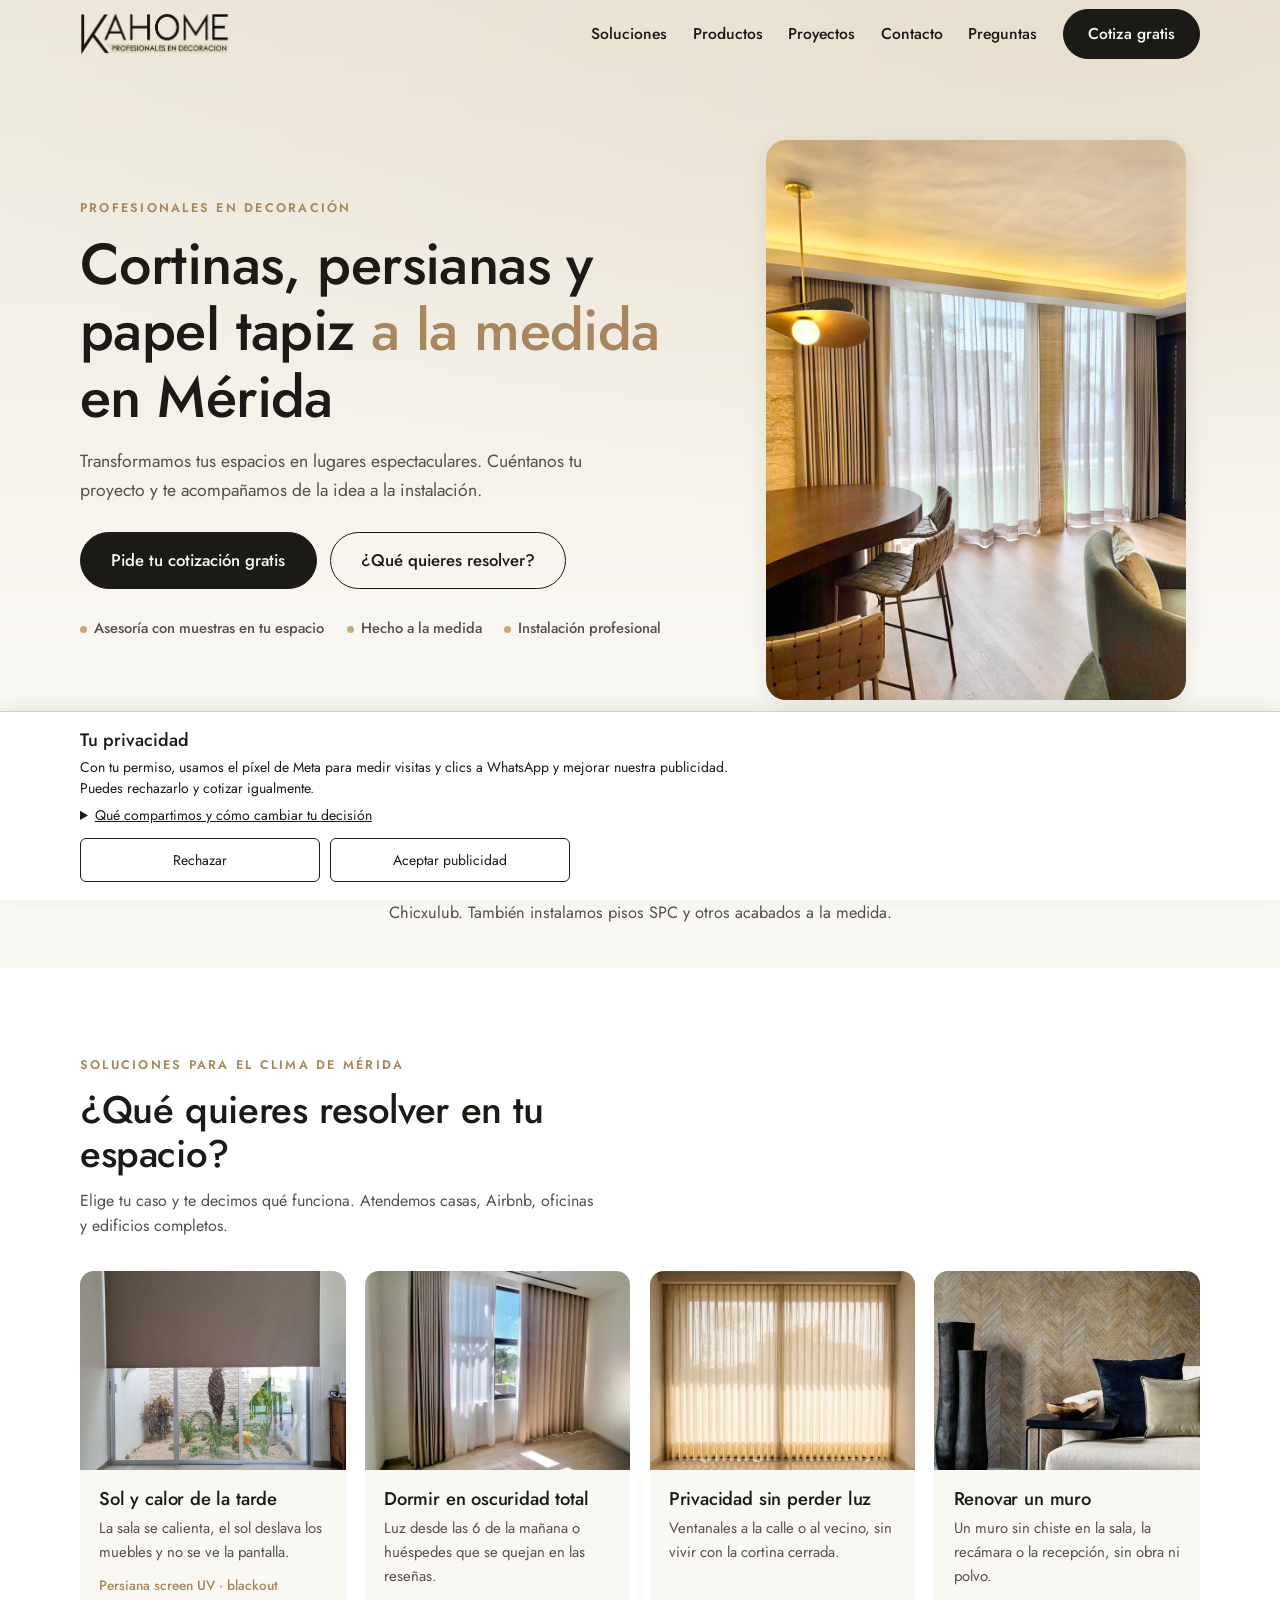
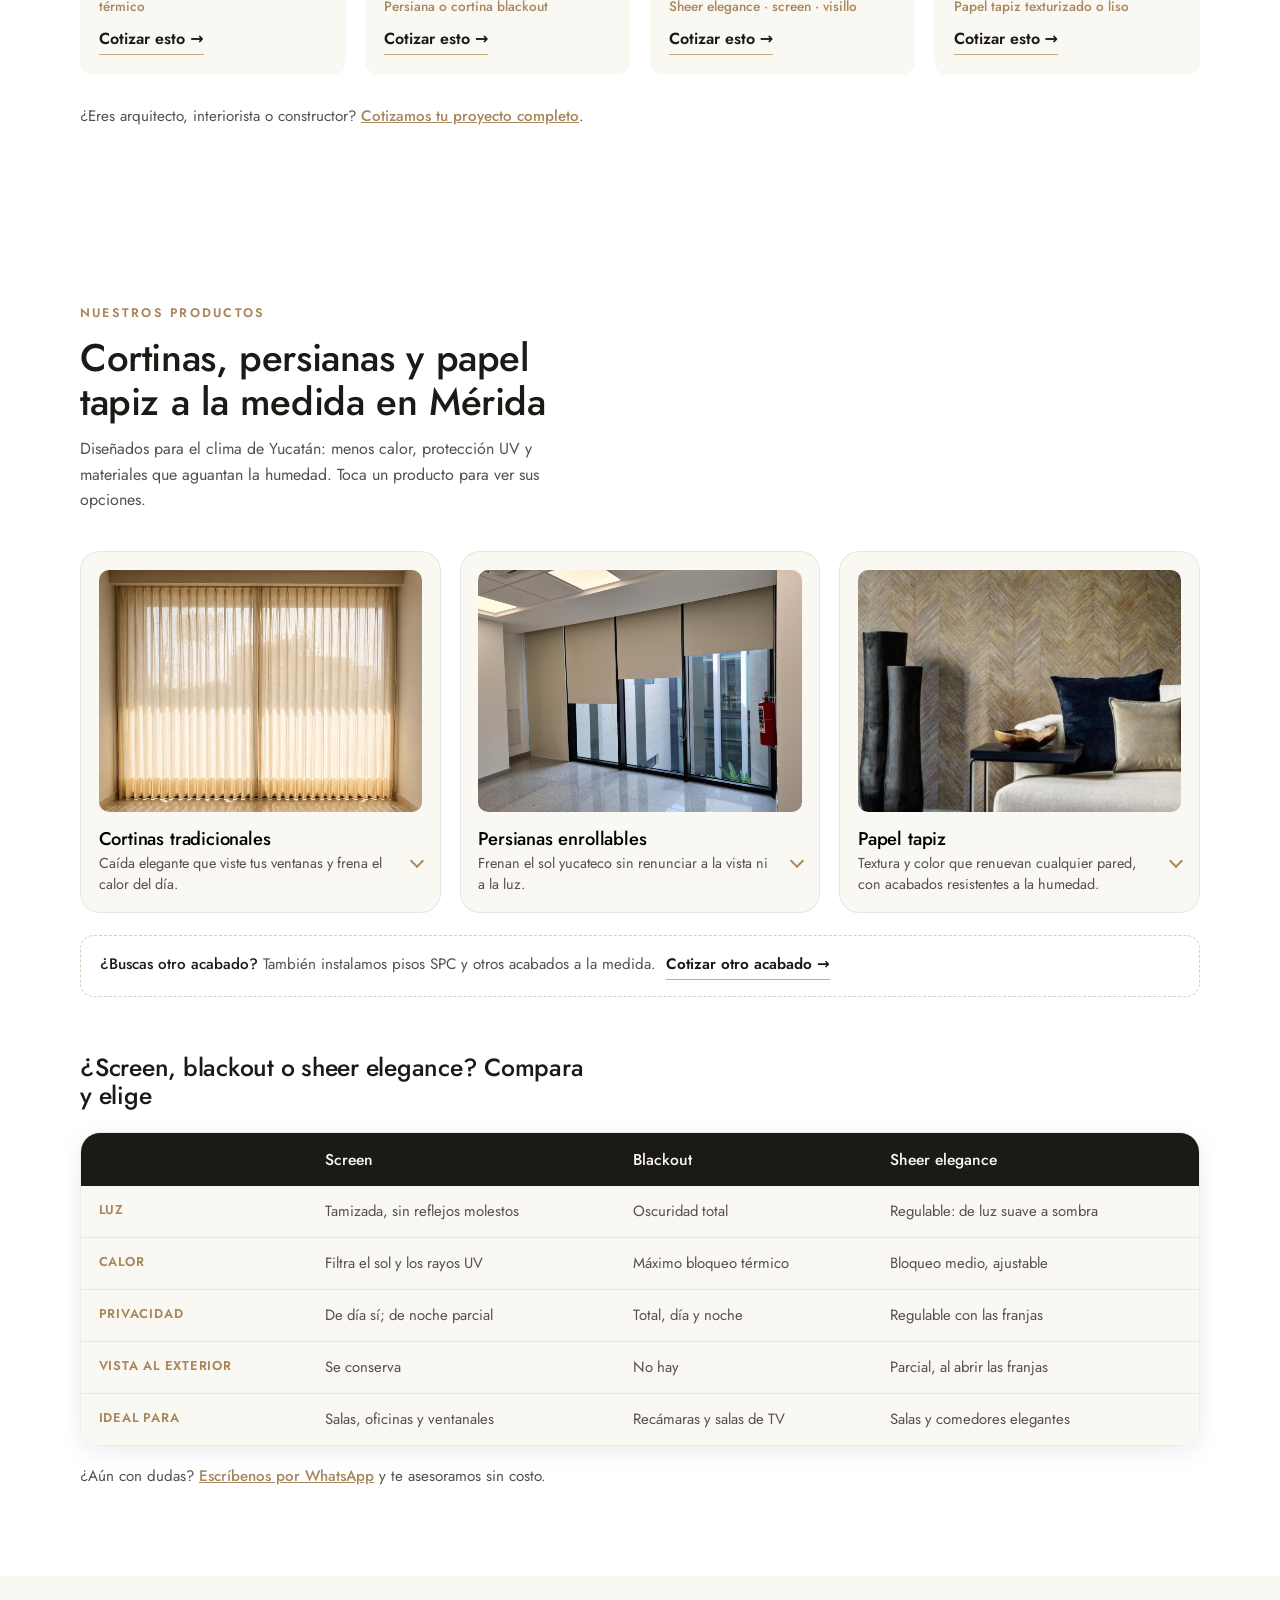
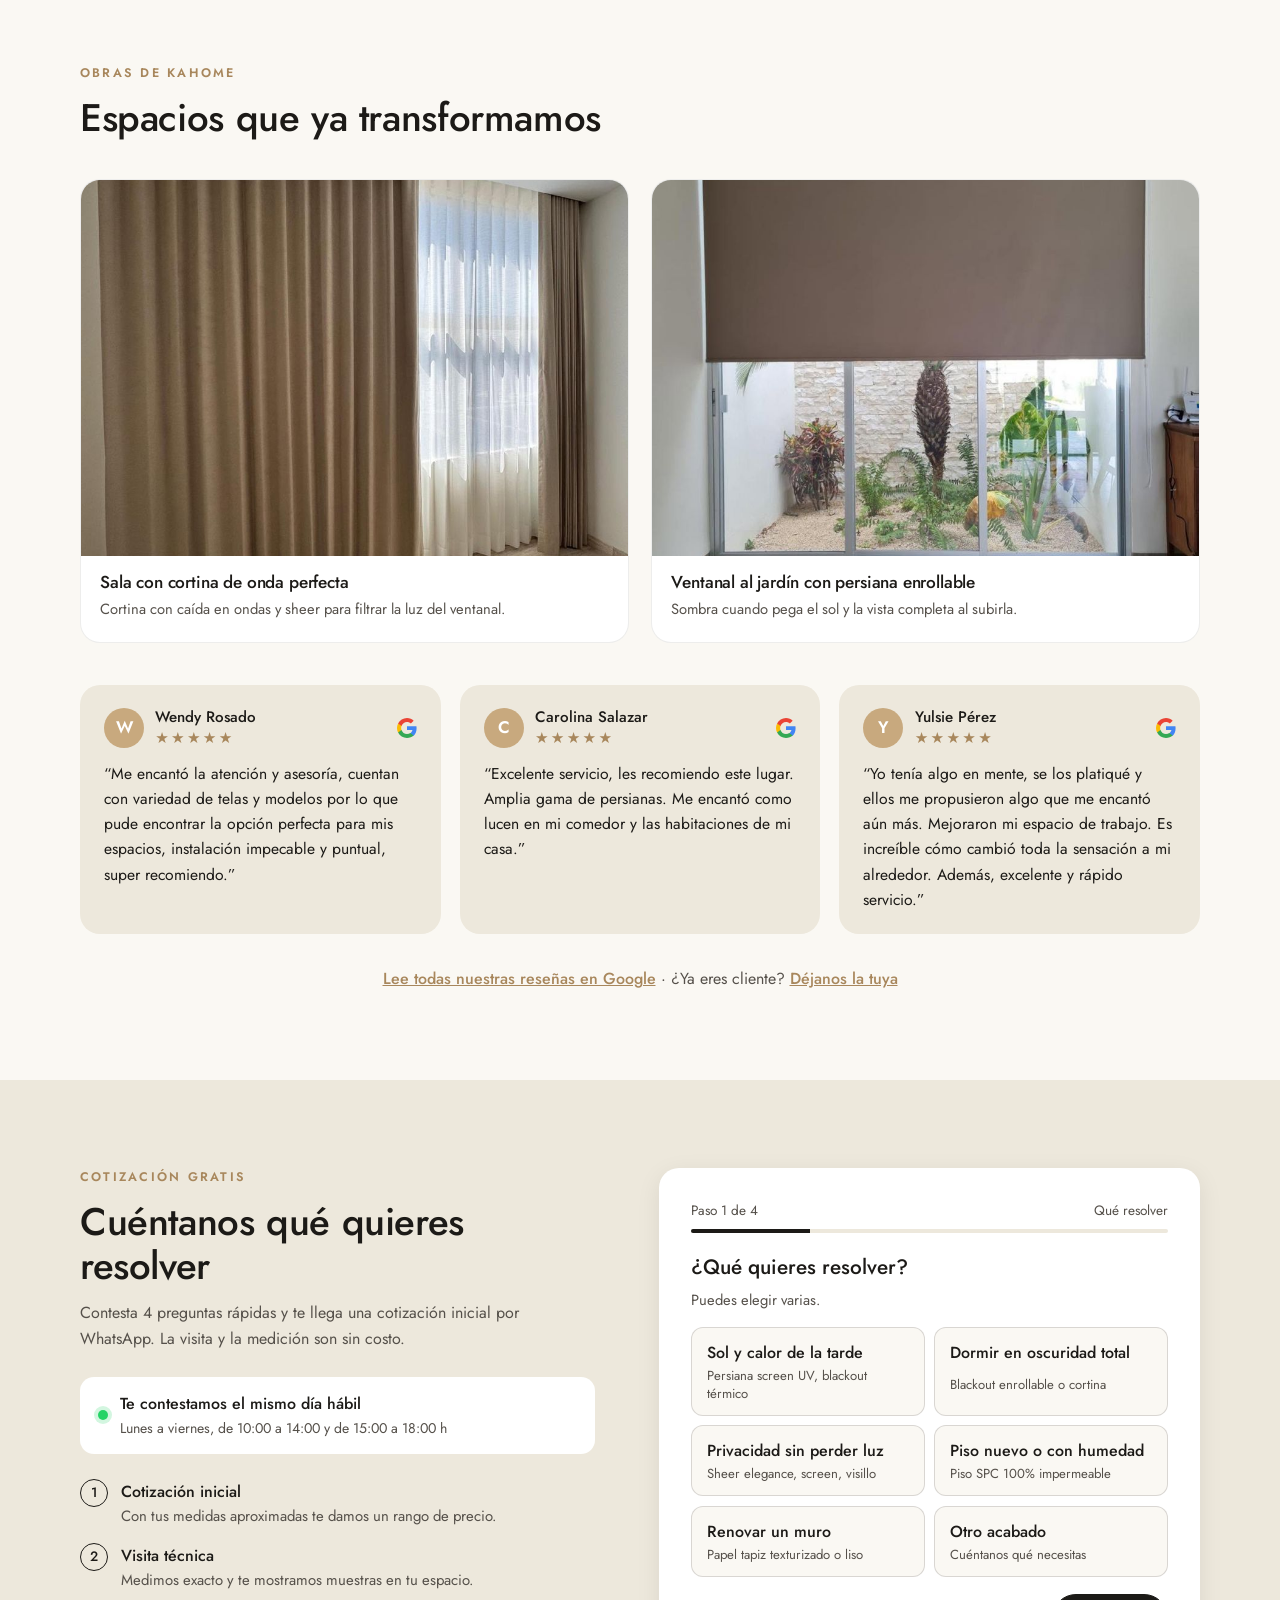
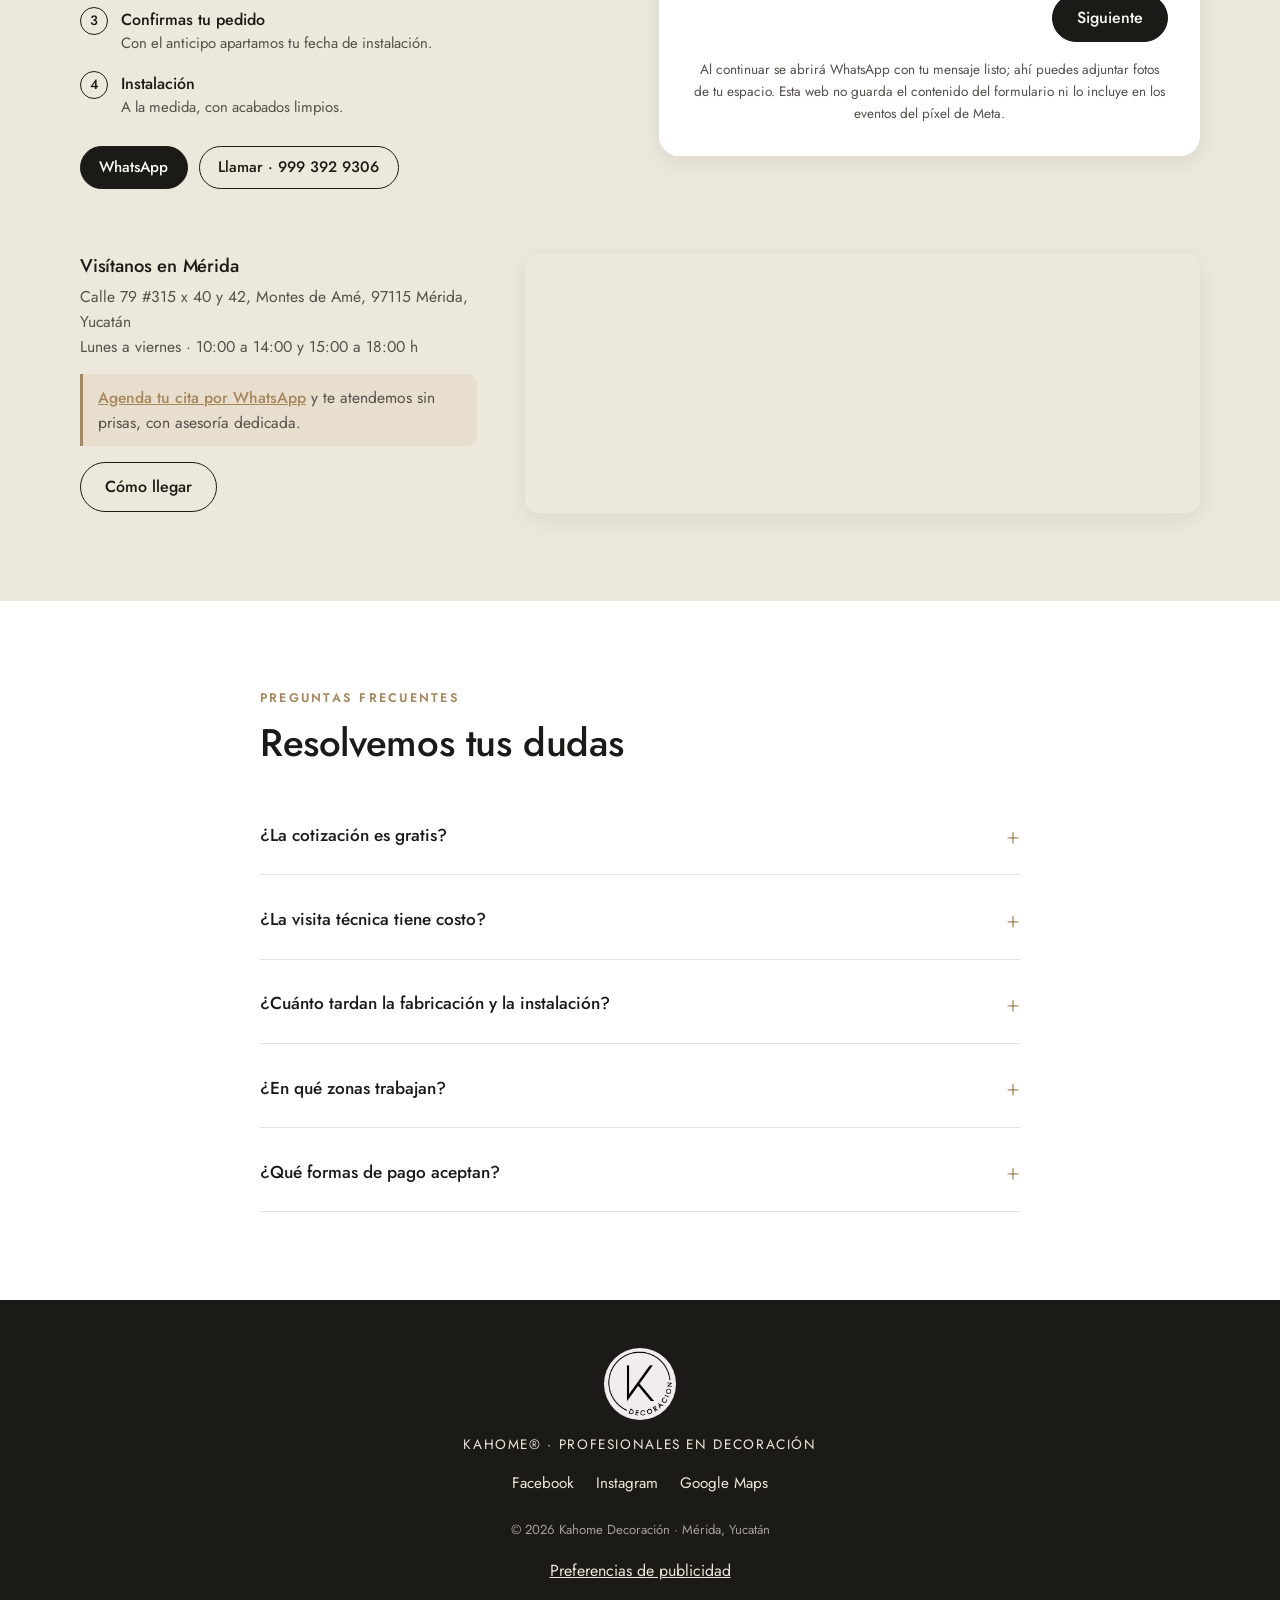
==== index.html @ a7944d9d "fix: ajustes del revisor, botón para cerrar opciones y filas resaltadas - Foco en cortinas, persiana" ====
<!DOCTYPE html>
<html lang="es-MX">
<head>
  <meta charset="UTF-8">
  <meta name="viewport" content="width=device-width, initial-scale=1.0">

  <title>Kahome Decoración | Cortinas, Persianas y Papel Tapiz en Mérida</title>
  <meta name="description" content="Cortinas, persianas enrollables y papel tapiz a la medida, con asesoría e instalación en Mérida y alrededores, Yucatán. Cotización gratis por WhatsApp.">
  <meta name="keywords" content="cortinas mérida, persianas mérida, persianas enrollables, cortinas blackout, papel tapiz mérida, persianas temozón, cortinas cholul, persianas progreso, pisos spc, decoración de interiores mérida, kahome decoración">
  <meta name="robots" content="index, follow">
  <meta name="author" content="Kahome Decoración">
  <link rel="canonical" href="https://www.kahome.mx/">

  <!-- Open Graph / redes sociales -->
  <meta property="og:type" content="website">
  <meta property="og:locale" content="es_MX">
  <meta property="og:site_name" content="Kahome Decoración">
  <meta property="og:title" content="Kahome Decoración | Cortinas, Persianas y Papel Tapiz en Mérida">
  <meta property="og:description" content="Cortinas, persianas y papel tapiz a la medida, con asesoría e instalación en Mérida y alrededores. Cotización gratis por WhatsApp.">
  <meta property="og:url" content="https://www.kahome.mx/">
  <meta property="og:image" content="https://kahome-web.pages.dev/assets/cortinas-sheer-visillo-sala.jpeg">
  <meta name="twitter:card" content="summary_large_image">
  <meta name="twitter:title" content="Kahome Decoración | Cortinas, Persianas y Papel Tapiz en Mérida">
  <meta name="twitter:description" content="Cortinas, persianas enrollables y papel tapiz a la medida, con asesoría e instalación en Mérida y alrededores.">
  <meta name="twitter:image" content="https://kahome-web.pages.dev/assets/cortinas-sheer-visillo-sala.jpeg">

  <link rel="icon" type="image/jpeg" href="assets/logo-circular.jpg">
  <link rel="apple-touch-icon" href="assets/logo-circular.jpg">

  <link rel="preconnect" href="https://fonts.googleapis.com">
  <link rel="preconnect" href="https://fonts.gstatic.com" crossorigin>
  <link href="https://fonts.googleapis.com/css2?family=Jost:ital,wght@0,300;0,400;0,500;0,600;1,400&display=swap" rel="stylesheet">
  <link rel="stylesheet" href="styles.css">
  <link rel="stylesheet" href="tracking.css">
  <link rel="stylesheet" href="v2.css">

  <!-- Datos estructurados para Google (rich results) -->
  <script type="application/ld+json">
  {
    "@context": "https://schema.org",
    "@type": "HomeAndConstructionBusiness",
    "@id": "https://www.kahome.mx/#negocio",
    "name": "Kahome Decoración",
    "alternateName": "KAHOME",
    "slogan": "Profesionales en decoración",
    "description": "Empresa de decoración en Mérida, Yucatán. Cortinas, persianas enrollables y papel tapiz a la medida, con asesoría, medición e instalación. También pisos SPC y otros acabados.",
    "url": "https://www.kahome.mx/",
    "image": "https://www.kahome.mx/assets/logo-circular.jpg",
    "logo": "https://www.kahome.mx/assets/logo-kahome.png",
    "address": {
      "@type": "PostalAddress",
      "streetAddress": "Calle 79 #315 x 40 y 42, Montes de Amé",
      "addressLocality": "Mérida",
      "addressRegion": "Yucatán",
      "postalCode": "97115",
      "addressCountry": "MX"
    },
    "geo": {
      "@type": "GeoCoordinates",
      "latitude": 21.0288853,
      "longitude": -89.6222446
    },
    "areaServed": [
      { "@type": "City", "name": "Mérida" },
      { "@type": "Place", "name": "Temozón Norte" },
      { "@type": "Place", "name": "Cholul" },
      { "@type": "Place", "name": "Conkal" },
      { "@type": "City", "name": "Progreso" },
      { "@type": "Place", "name": "Chicxulub Puerto" }
    ],
    "hasMap": "https://maps.app.goo.gl/dJadkimDuMhJVmNC7",
    "telephone": "+52 999 392 9306",
    "openingHoursSpecification": [
      {
        "@type": "OpeningHoursSpecification",
        "dayOfWeek": ["Monday", "Tuesday", "Wednesday", "Thursday", "Friday"],
        "opens": "10:00",
        "closes": "14:00"
      },
      {
        "@type": "OpeningHoursSpecification",
        "dayOfWeek": ["Monday", "Tuesday", "Wednesday", "Thursday", "Friday"],
        "opens": "15:00",
        "closes": "18:00"
      }
    ],
    "priceRange": "$$",
    "sameAs": [
      "https://www.facebook.com/KaHomeMX/",
      "https://www.instagram.com/kahomemx/",
      "https://maps.app.goo.gl/dJadkimDuMhJVmNC7"
    ],
    "makesOffer": [
      { "@type": "Offer", "itemOffered": { "@type": "Product", "name": "Cortinas tradicionales" } },
      { "@type": "Offer", "itemOffered": { "@type": "Product", "name": "Persianas enrollables" } },
      { "@type": "Offer", "itemOffered": { "@type": "Product", "name": "Papel tapiz" } },
      { "@type": "Offer", "itemOffered": { "@type": "Product", "name": "Pisos SPC" } }
    ]
  }
  </script>
  <script type="application/ld+json">
  {
    "@context": "https://schema.org",
    "@type": "WebSite",
    "name": "Kahome Decoración",
    "alternateName": ["KaHome", "KaHomeMX"],
    "url": "https://www.kahome.mx/",
    "inLanguage": "es-MX",
    "publisher": { "@id": "https://www.kahome.mx/#negocio" }
  }
  </script>
</head>
<body>

<header class="header" id="header">
  <div class="header-inner container">
    <a href="#inicio" class="header-logo" aria-label="Kahome Decoración — inicio">
      <img src="assets/logo-kahome.png" alt="Kahome Decoración — Profesionales en decoración" width="150" height="45">
    </a>
    <nav class="nav" id="nav" aria-label="Navegación principal">
      <a href="#soluciones">Soluciones</a>
      <a href="#productos">Productos</a>
      <a href="#proyectos">Proyectos</a>
      <a href="#contacto">Contacto</a>
      <a href="#faq">Preguntas</a>
      <a href="#contacto" class="btn btn-primary nav-cta">Cotiza gratis</a>
    </nav>
    <button class="nav-toggle" id="navToggle" aria-expanded="false" aria-controls="nav" aria-label="Abrir menú">
      <span></span><span></span><span></span>
    </button>
  </div>
</header>

<main>

  <!-- ============ HERO ============ -->
  <section class="hero" id="inicio">
    <div class="container hero-grid">
      <div class="hero-copy">
        <p class="eyebrow reveal">Profesionales en decoración</p>
        <h1 class="reveal">Cortinas, persianas y papel tapiz <em>a la medida</em> en Mérida</h1>
        <p class="hero-sub reveal">Transformamos tus espacios en lugares espectaculares. Cuéntanos tu proyecto y te acompañamos de la idea a la instalación.</p>
        <div class="hero-actions reveal">
          <a href="#contacto" class="btn btn-primary btn-lg" data-wa-cta>Pide tu cotización gratis</a>
          <a href="#soluciones" class="btn btn-ghost btn-lg">¿Qué quieres resolver?</a>
        </div>
        <ul class="hero-badges reveal" aria-label="Ventajas">
          <li>Asesoría con muestras en tu espacio</li>
          <li>Hecho a la medida</li>
          <li>Instalación profesional</li>
        </ul>
      </div>
      <div class="hero-visual reveal">
        <img src="assets/cortinas-tradicionales-hero.jpg" alt="Cortinas tradicionales en una sala" class="hero-img" width="960" height="1280" loading="eager">
      </div>
    </div>
  </section>

  <!-- Resumen indexable para buscadores -->
  <section class="intro" aria-label="Acerca de Kahome">
    <div class="container">
      <p class="intro-text reveal"><strong>Kahome Decoración</strong> es una empresa de Mérida, Yucatán, especializada en <strong>cortinas tradicionales, persianas enrollables y papel tapiz a la medida</strong>. Te asesoramos, medimos e instalamos en casas y negocios del norte de Mérida, Temozón, Cholul, Conkal, Progreso y Chicxulub. También instalamos pisos SPC y otros acabados a la medida.</p>
    </div>
  </section>

  <!-- ============ SOLUCIONES (v2): reemplaza «Espacios en los que trabajamos» ============ -->
  <section class="section solutions" id="soluciones" aria-labelledby="solTitle">
    <div class="container">
      <p class="eyebrow reveal">Soluciones para el clima de Mérida</p>
      <h2 class="reveal" id="solTitle">¿Qué quieres resolver en tu espacio?</h2>
      <p class="section-sub reveal">Elige tu caso y te decimos qué funciona. Atendemos casas, Airbnb, oficinas y edificios completos.</p>

      <ul class="sol-grid">
        <li class="sol-card reveal">
          <div class="sol-photo"><img src="assets/obra-ventanal-jardin-persiana.jpg" alt="Persiana enrollable en un ventanal con sol" width="900" height="1125" loading="lazy" decoding="async"></div>
          <div class="sol-body">
            <h3>Sol y calor de la tarde</h3>
            <p class="sol-pain">La sala se calienta, el sol deslava los muebles y no se ve la pantalla.</p>
            <p class="sol-fix">Persiana screen UV · blackout térmico</p>
            <button type="button" class="sol-quote" data-problem="sol">Cotizar esto <span aria-hidden="true">→</span></button>
          </div>
        </li>
        <li class="sol-card reveal">
          <div class="sol-photo"><img src="assets/cortinas-blackout-sheer-recamara.jpeg" alt="Recámara con cortina blackout y sheer" width="1200" height="1600" loading="lazy" decoding="async"></div>
          <div class="sol-body">
            <h3>Dormir en oscuridad total</h3>
            <p class="sol-pain">Luz desde las 6 de la mañana o huéspedes que se quejan en las reseñas.</p>
            <p class="sol-fix">Persiana o cortina blackout</p>
            <button type="button" class="sol-quote" data-problem="oscuro">Cotizar esto <span aria-hidden="true">→</span></button>
          </div>
        </li>
        <li class="sol-card reveal">
          <div class="sol-photo"><img src="assets/cortinas-sheer-visillo-sala.jpeg" alt="Sala con cortinas sheer que filtran la luz" width="1201" height="1309" loading="lazy" decoding="async"></div>
          <div class="sol-body">
            <h3>Privacidad sin perder luz</h3>
            <p class="sol-pain">Ventanales a la calle o al vecino, sin vivir con la cortina cerrada.</p>
            <p class="sol-fix">Sheer elegance · screen · visillo</p>
            <button type="button" class="sol-quote" data-problem="privacidad">Cotizar esto <span aria-hidden="true">→</span></button>
          </div>
        </li>
        <li class="sol-card reveal">
          <!-- CONFIRMAR con Karla: que la foto del papel tapiz en espiga sea obra de Kahome -->
          <div class="sol-photo"><img src="assets/papel-tapiz-espiga-sala.jpg" alt="Muro de sala con papel tapiz en espiga" width="900" height="1125" loading="lazy" decoding="async"></div>
          <div class="sol-body">
            <h3>Renovar un muro</h3>
            <p class="sol-pain">Un muro sin chiste en la sala, la recámara o la recepción, sin obra ni polvo.</p>
            <p class="sol-fix">Papel tapiz texturizado o liso</p>
            <button type="button" class="sol-quote" data-problem="muro">Cotizar esto <span aria-hidden="true">→</span></button>
          </div>
        </li>
      </ul>

      <p class="segments-proof reveal">¿Eres arquitecto, interiorista o constructor? <a href="#" data-wa-link>Cotizamos tu proyecto completo</a>.</p>
    </div>
  </section>

  <!-- ============ PRODUCTOS ============ -->
  <section class="section products" id="productos">
    <div class="container">
      <p class="eyebrow reveal">Nuestros productos</p>
      <h2 class="reveal">Cortinas, persianas y papel tapiz a la medida en Mérida</h2>
      <p class="section-sub reveal">Diseñados para el clima de Yucatán: menos calor, protección UV y materiales que aguantan la humedad. Toca un producto para ver sus opciones.</p>

      <div class="product-grid" id="productGrid">

        <article class="product-card reveal" data-product="Cortinas tradicionales">
          <button class="product-head" aria-expanded="false">
            <div class="product-visual">
              <img src="assets/cortinas-sheer-visillo-sala.jpeg" alt="Cortinas sheer de piso a techo en una sala" width="1201" height="1309" loading="lazy" decoding="async">
            </div>
            <div class="product-title">
              <h3>Cortinas tradicionales</h3>
              <p>Caída elegante que viste tus ventanas y frena el calor del día.</p>
            </div>
            <span class="product-chevron" aria-hidden="true"></span>
          </button>
          <div class="product-panel">
            <div class="panel-body">
            <ul class="sub-list">
              <li><strong>Tradicionales y decorativas</strong><span>Telas y pliegues que visten cualquier espacio.</span></li>
              <li><strong>Blackout térmico</strong><span>Bloquean luz y calor: recámaras oscuras y más frescas.</span></li>
              <li><strong>Sheer / visillo</strong><span>Luz suave y privacidad, sin el golpe directo del sol.</span></li>
              <li><strong>Motorizadas</strong><span>Control a distancia para mayor comodidad.</span></li>
            </ul>
            <button class="btn btn-primary btn-quote" data-quote="Cortinas tradicionales">Cotizar cortinas</button>
            </div>
          </div>
        </article>

        <article class="product-card reveal" data-product="Persianas enrollables">
          <button class="product-head" aria-expanded="false">
            <div class="product-visual">
              <img src="assets/persianas-enrollables-blackout-oficina.jpeg" alt="Persianas enrollables blackout en una oficina" width="1280" height="960" loading="lazy" decoding="async">
            </div>
            <div class="product-title">
              <h3>Persianas enrollables</h3>
              <p>Frenan el sol yucateco sin renunciar a la vista ni a la luz.</p>
            </div>
            <span class="product-chevron" aria-hidden="true"></span>
          </button>
          <div class="product-panel">
            <div class="panel-body">
            <ul class="sub-list">
              <li><strong>Enrollables screen</strong><span>Protección UV que deja pasar la vista, no el calor.</span></li>
              <li><strong>Enrollables blackout</strong><span>Oscuridad total y espacios más frescos: tu aire acondicionado trabaja menos.</span></li>
              <li><strong>Sheer elegance</strong><span>Doble tela que combina luz, sombra y elegancia.</span></li>
            </ul>
            <button class="btn btn-primary btn-quote" data-quote="Persianas enrollables">Cotizar persianas</button>
            </div>
          </div>
        </article>

        <article class="product-card reveal" data-product="Papel tapiz">
          <button class="product-head" aria-expanded="false">
            <div class="product-visual">
              <!-- CONFIRMAR con Karla: que la foto del papel tapiz en espiga sea obra de Kahome -->
              <img src="assets/papel-tapiz-espiga-sala.jpg" alt="Papel tapiz con diseño de espiga en el muro de una sala" width="900" height="1125" loading="lazy" decoding="async">
            </div>
            <div class="product-title">
              <h3>Papel tapiz</h3>
              <p>Textura y color que renuevan cualquier pared, con acabados resistentes a la humedad.</p>
            </div>
            <span class="product-chevron" aria-hidden="true"></span>
          </button>
          <div class="product-panel">
            <div class="panel-body">
            <ul class="sub-list">
              <li><strong>Texturizado y liso</strong><span>Diseños lisos, texturas o motivos decorativos para cada ambiente.</span></li>
              <li><strong>Fibra de vidrio</strong><span>Mayor durabilidad, ideal para el clima húmedo de Yucatán.</span></li>
            </ul>
            <button class="btn btn-primary btn-quote" data-quote="Papel tapiz">Cotizar papel tapiz</button>
            </div>
          </div>
        </article>

      </div>

      <p class="also-strip reveal"><strong>¿Buscas otro acabado?</strong> También instalamos pisos SPC y otros acabados a la medida. <button type="button" class="sol-quote" data-problem="otro">Cotizar otro acabado <span aria-hidden="true">→</span></button></p>

      <!-- En pantalla grande los subproductos se muestran aquí (las tarjetas no se mueven) -->
      <div class="product-detail" id="productDetail" aria-live="polite">
        <div class="product-detail-inner"></div>
      </div>

      <!-- Comparativa rápida de telas para ventanas -->
      <div class="compare reveal">
        <h3>¿Screen, blackout o sheer elegance? Compara y elige</h3>
        <div class="compare-wrap">
          <table class="compare-table">
            <thead>
              <tr>
                <th scope="col"><span class="sr-only">Característica</span></th>
                <th scope="col">Screen</th>
                <th scope="col">Blackout</th>
                <th scope="col">Sheer elegance</th>
              </tr>
            </thead>
            <tbody>
              <tr>
                <th scope="row">Luz</th>
                <td>Tamizada, sin reflejos molestos</td>
                <td>Oscuridad total</td>
                <td>Regulable: de luz suave a sombra</td>
              </tr>
              <tr>
                <th scope="row">Calor</th>
                <td>Filtra el sol y los rayos UV</td>
                <td>Máximo bloqueo térmico</td>
                <td>Bloqueo medio, ajustable</td>
              </tr>
              <tr>
                <th scope="row">Privacidad</th>
                <td>De día sí; de noche parcial</td>
                <td>Total, día y noche</td>
                <td>Regulable con las franjas</td>
              </tr>
              <tr>
                <th scope="row">Vista al exterior</th>
                <td>Se conserva</td>
                <td>No hay</td>
                <td>Parcial, al abrir las franjas</td>
              </tr>
              <tr>
                <th scope="row">Ideal para</th>
                <td>Salas, oficinas y ventanales</td>
                <td>Recámaras y salas de TV</td>
                <td>Salas y comedores elegantes</td>
              </tr>
            </tbody>
          </table>
        </div>
        <p class="compare-note">¿Aún con dudas? <a href="#" data-wa-link>Escríbenos por WhatsApp</a> y te asesoramos sin costo.</p>
      </div>
    </div>
  </section>

  <!-- ============ PROCESO ============ -->
  <!-- ============ PROYECTOS / TESTIMONIOS ============ -->
  <section class="section projects" id="proyectos">
    <div class="container">
      <p class="eyebrow reveal">Obras de Kahome</p>
      <h2 class="reveal">Espacios que ya transformamos</h2>

      <div class="project-grid project-grid--two">
        <!-- Fotos confirmadas por Karla como obras de Kahome (aprendizajes 2026-11-18). Agregar más solo si son obras propias. -->
        <figure class="project-card project-card--photo reveal">
          <img src="assets/obra-sala-cortina-ondulada.jpg" alt="Sala con cortina de onda perfecta y sheer instalada por Kahome" width="900" height="1125" loading="lazy" decoding="async">
          <figcaption>
            <h3>Sala con cortina de onda perfecta</h3>
            <p>Cortina con caída en ondas y sheer para filtrar la luz del ventanal.</p>
          </figcaption>
        </figure>
        <figure class="project-card project-card--photo reveal">
          <img src="assets/obra-ventanal-jardin-persiana.jpg" alt="Persiana enrollable en un ventanal hacia el jardín, instalada por Kahome" width="900" height="1125" loading="lazy" decoding="async">
          <figcaption>
            <h3>Ventanal al jardín con persiana enrollable</h3>
            <p>Sombra cuando pega el sol y la vista completa al subirla.</p>
          </figcaption>
        </figure>
      </div>

      <!-- Reseñas reales del perfil de Google, con ortografía y signos ajustados, sin emojis; el texto completo está en Maps. La inicial del avatar coincide con el nombre. -->
      <div class="testimonial-grid">
        <blockquote class="testimonial testimonial--google reveal">
          <div class="review-head">
            <span class="review-avatar" aria-hidden="true">W</span>
            <div class="review-meta">
              <cite>Wendy Rosado</cite>
              <span class="stars" aria-label="5 de 5 estrellas">★★★★★</span>
            </div>
            <svg class="review-g" viewBox="0 0 24 24" aria-label="Reseña de Google" role="img"><path fill="#4285F4" d="M23.5 12.3c0-.8-.1-1.6-.2-2.3H12v4.5h6.5c-.3 1.6-1.2 2.9-2.5 3.8v3.1h4c2.4-2.2 3.5-5.4 3.5-9.1z"/><path fill="#34A853" d="M12 24c3.2 0 6-1.1 8-2.9l-4-3.1c-1.1.7-2.5 1.2-4 1.2-3.1 0-5.7-2.1-6.6-4.9H1.3v3.2C3.3 21.5 7.3 24 12 24z"/><path fill="#FBBC05" d="M5.4 14.3c-.2-.7-.4-1.5-.4-2.3s.1-1.6.4-2.3V6.5H1.3C.5 8.2 0 10 0 12s.5 3.8 1.3 5.5l4.1-3.2z"/><path fill="#EA4335" d="M12 4.8c1.8 0 3.3.6 4.6 1.8l3.4-3.4C18 1.2 15.2 0 12 0 7.3 0 3.3 2.5 1.3 6.5l4.1 3.2C6.3 6.9 8.9 4.8 12 4.8z"/></svg>
          </div>
          <p>“Me encantó la atención y asesoría, cuentan con variedad de telas y modelos por lo que pude encontrar la opción perfecta para mis espacios, instalación impecable y puntual, super recomiendo.”</p>
        </blockquote>
        <blockquote class="testimonial testimonial--google reveal">
          <div class="review-head">
            <span class="review-avatar" aria-hidden="true">C</span>
            <div class="review-meta">
              <cite>Carolina Salazar</cite>
              <span class="stars" aria-label="5 de 5 estrellas">★★★★★</span>
            </div>
            <svg class="review-g" viewBox="0 0 24 24" aria-label="Reseña de Google" role="img"><path fill="#4285F4" d="M23.5 12.3c0-.8-.1-1.6-.2-2.3H12v4.5h6.5c-.3 1.6-1.2 2.9-2.5 3.8v3.1h4c2.4-2.2 3.5-5.4 3.5-9.1z"/><path fill="#34A853" d="M12 24c3.2 0 6-1.1 8-2.9l-4-3.1c-1.1.7-2.5 1.2-4 1.2-3.1 0-5.7-2.1-6.6-4.9H1.3v3.2C3.3 21.5 7.3 24 12 24z"/><path fill="#FBBC05" d="M5.4 14.3c-.2-.7-.4-1.5-.4-2.3s.1-1.6.4-2.3V6.5H1.3C.5 8.2 0 10 0 12s.5 3.8 1.3 5.5l4.1-3.2z"/><path fill="#EA4335" d="M12 4.8c1.8 0 3.3.6 4.6 1.8l3.4-3.4C18 1.2 15.2 0 12 0 7.3 0 3.3 2.5 1.3 6.5l4.1 3.2C6.3 6.9 8.9 4.8 12 4.8z"/></svg>
          </div>
          <p>“Excelente servicio, les recomiendo este lugar. Amplia gama de persianas. Me encantó como lucen en mi comedor y las habitaciones de mi casa.”</p>
        </blockquote>
        <blockquote class="testimonial testimonial--google reveal">
          <div class="review-head">
            <span class="review-avatar" aria-hidden="true">Y</span>
            <div class="review-meta">
              <cite>Yulsie Pérez</cite>
              <span class="stars" aria-label="5 de 5 estrellas">★★★★★</span>
            </div>
            <svg class="review-g" viewBox="0 0 24 24" aria-label="Reseña de Google" role="img"><path fill="#4285F4" d="M23.5 12.3c0-.8-.1-1.6-.2-2.3H12v4.5h6.5c-.3 1.6-1.2 2.9-2.5 3.8v3.1h4c2.4-2.2 3.5-5.4 3.5-9.1z"/><path fill="#34A853" d="M12 24c3.2 0 6-1.1 8-2.9l-4-3.1c-1.1.7-2.5 1.2-4 1.2-3.1 0-5.7-2.1-6.6-4.9H1.3v3.2C3.3 21.5 7.3 24 12 24z"/><path fill="#FBBC05" d="M5.4 14.3c-.2-.7-.4-1.5-.4-2.3s.1-1.6.4-2.3V6.5H1.3C.5 8.2 0 10 0 12s.5 3.8 1.3 5.5l4.1-3.2z"/><path fill="#EA4335" d="M12 4.8c1.8 0 3.3.6 4.6 1.8l3.4-3.4C18 1.2 15.2 0 12 0 7.3 0 3.3 2.5 1.3 6.5l4.1 3.2C6.3 6.9 8.9 4.8 12 4.8z"/></svg>
          </div>
          <p>“Yo tenía algo en mente, se los platiqué y ellos me propusieron algo que me encantó aún más. Mejoraron mi espacio de trabajo. Es increíble cómo cambió toda la sensación a mi alrededor. Además, excelente y rápido servicio.”</p>
        </blockquote>
      </div>

      <p class="review-cta reveal"><a href="https://maps.app.goo.gl/dJadkimDuMhJVmNC7" target="_blank" rel="noopener">Lee todas nuestras reseñas en Google</a> · ¿Ya eres cliente? <a href="https://g.page/r/CW_ckJtFS6PMEBM/review" target="_blank" rel="noopener">Déjanos la tuya</a></p>
    </div>
  </section>

  <!-- ============ CONTACTO ============ -->
  <section class="section contact" id="contacto">
    <div class="container contact-grid">
      <div class="contact-info">
        <p class="eyebrow reveal">Cotización gratis</p>
        <h2 class="reveal">Cuéntanos qué quieres resolver</h2>
        <p class="section-sub reveal">Contesta 4 preguntas rápidas y te llega una cotización inicial por WhatsApp. La visita y la medición son sin costo.</p>

        <!-- REEMPLAZAR: confirmar con Karla la promesa de tiempo de respuesta antes de publicar -->
        <div class="contact-promise reveal">
          <span class="promise-dot" aria-hidden="true"></span>
          <div><strong>Te contestamos el mismo día hábil</strong><small>Lunes a viernes, de 10:00 a 14:00 y de 15:00 a 18:00 h</small></div>
        </div>

        <ol class="contact-next reveal" aria-label="Qué pasa después de enviar">
          <li><span>1</span><div><strong>Cotización inicial</strong>Con tus medidas aproximadas te damos un rango de precio.</div></li>
          <li><span>2</span><div><strong>Visita técnica</strong>Medimos exacto y te mostramos muestras en tu espacio.</div></li>
          <li><span>3</span><div><strong>Confirmas tu pedido</strong>Con el anticipo apartamos tu fecha de instalación.</div></li>
          <li><span>4</span><div><strong>Instalación</strong>A la medida, con acabados limpios.</div></li>
        </ol>

        <ul class="contact-channels reveal">
          <li><a href="#" data-wa-link class="channel channel--wa">WhatsApp</a></li>
          <li><a href="tel:+529993929306" class="channel">Llamar · 999 392 9306</a></li>
        </ul>
      </div>

      <form class="contact-form quote-form reveal" id="contactForm" novalidate>
        <div class="q-progress" aria-live="polite">
          <div class="q-progress-top"><span id="qStepLabel">Paso 1 de 4</span><span id="qStepName">Qué resolver</span></div>
          <div class="q-bar"><i id="qBar"></i></div>
        </div>

        <!-- Paso 1 -->
        <fieldset class="q-step" data-name="Qué resolver">
          <legend class="q-title" tabindex="-1">¿Qué quieres resolver?</legend>
          <p class="q-hint">Puedes elegir varias.</p>
          <div class="q-tiles">
            <label class="q-tile"><input type="checkbox" name="problema" value="sol"><span><b>Sol y calor de la tarde</b><small>Persiana screen UV, blackout térmico</small></span></label>
            <label class="q-tile"><input type="checkbox" name="problema" value="oscuro"><span><b>Dormir en oscuridad total</b><small>Blackout enrollable o cortina</small></span></label>
            <label class="q-tile"><input type="checkbox" name="problema" value="privacidad"><span><b>Privacidad sin perder luz</b><small>Sheer elegance, screen, visillo</small></span></label>
            <label class="q-tile"><input type="checkbox" name="problema" value="piso"><span><b>Piso nuevo o con humedad</b><small>Piso SPC 100% impermeable</small></span></label>
            <label class="q-tile"><input type="checkbox" name="problema" value="muro"><span><b>Renovar un muro</b><small>Papel tapiz texturizado o liso</small></span></label>
            <label class="q-tile"><input type="checkbox" name="problema" value="otro"><span><b>Otro acabado</b><small>Cuéntanos qué necesitas</small></span></label>
          </div>
          <p class="q-error" id="qErrProblema" hidden>Elige al menos una opción para continuar.</p>
        </fieldset>

        <!-- Paso 2 -->
        <fieldset class="q-step" data-name="Espacio">
          <legend class="q-title" tabindex="-1">¿En qué espacio?</legend>
          <p class="q-hint">Puedes elegir varios. Así sabemos qué tela, color y mecanismo recomendarte.</p>
          <div class="check-grid">
            <label class="check-pill"><input type="checkbox" name="espacio" value="Recámara"><span>Recámara</span></label>
            <label class="check-pill"><input type="checkbox" name="espacio" value="Sala / comedor"><span>Sala / comedor</span></label>
            <label class="check-pill"><input type="checkbox" name="espacio" value="Terraza o exterior"><span>Terraza o exterior</span></label>
            <label class="check-pill"><input type="checkbox" name="espacio" value="Oficina"><span>Oficina</span></label>
            <label class="check-pill"><input type="checkbox" name="espacio" value="Airbnb / depto. en renta"><span>Airbnb / depto. en renta</span></label>
            <label class="check-pill"><input type="checkbox" name="espacio" value="Local o recepción"><span>Local o recepción</span></label>
            <label class="check-pill"><input type="checkbox" name="espacio" value="Proyecto completo / edificio"><span>Proyecto completo / edificio</span></label>
          </div>
          <div class="field" id="qPrefiereWrap">
            <span class="q-label">Para tus ventanas, ¿qué prefieres?</span>
            <div class="check-grid">
              <label class="check-pill"><input type="radio" name="prefiere" value="Cortina"><span>Cortina</span></label>
              <label class="check-pill"><input type="radio" name="prefiere" value="Persiana"><span>Persiana</span></label>
              <label class="check-pill"><input type="radio" name="prefiere" value="Que me asesoren"><span>Que me asesoren</span></label>
            </div>
          </div>
        </fieldset>

        <!-- Paso 3 -->
        <fieldset class="q-step" data-name="Medidas">
          <legend class="q-title" tabindex="-1">Medidas aproximadas</legend>
          <p class="q-hint">Más o menos está bien. La medida exacta la tomamos en la visita.</p>

          <p class="q-note" id="qMedidasVacio" hidden>Elige en el paso 1 qué quieres resolver para pedirte las medidas correctas.</p>

          <div class="q-block" data-medida="ventanas">
            <p class="q-block-title">Ventanas <small>ancho × alto, en metros o centímetros</small></p>
            <div class="q-howto">
              <svg viewBox="0 0 96 80" aria-hidden="true"><rect x="18" y="14" width="60" height="52"/><path d="M18 8h60M18 5v6M78 5v6M86 14v52M83 14h6M83 66h6"/><text x="36" y="5">ancho</text><text x="0" y="44">alto</text></svg>
              <p>Mide el ancho y el alto del hueco de la ventana, de pared a pared. Si la quieres por fuera del marco, súmale unos 10 cm por lado.</p>
            </div>
            <div id="qVentanas">
              <div class="q-win">
                <span class="q-win-n">1</span>
                <input type="text" inputmode="decimal" class="q-ancho" placeholder="Ancho" aria-label="Ancho de la ventana 1">
                <span class="q-x" aria-hidden="true">×</span>
                <input type="text" inputmode="decimal" class="q-alto" placeholder="Alto" aria-label="Alto de la ventana 1">
                <button type="button" class="q-del" aria-label="Quitar ventana 1" hidden>×</button>
              </div>
            </div>
            <button type="button" class="q-link" id="qAddWin" hidden>+ Agregar otra ventana</button>
          </div>

          <div class="q-block field" data-medida="piso">
            <label for="qPiso">Piso: metros cuadrados aproximados</label>
            <input type="text" id="qPiso" inputmode="decimal" placeholder="Ej. 45 (una sala de 5 × 9 m)">
          </div>
          <div class="q-block field" data-medida="muro">
            <label for="qMuro">Muro: ancho × alto aproximado</label>
            <input type="text" id="qMuro" placeholder="Ej. 4 × 2.70 m">
          </div>
          <div class="q-block field" data-medida="otro">
            <label for="qOtro">Cuéntanos qué necesitas y las medidas aproximadas</label>
            <textarea id="qOtro" rows="3" placeholder="Ej. un muro de 4 × 2.70 m en la terraza"></textarea>
          </div>

          <label class="q-nomeasure"><input type="checkbox" id="qSinMedidas"><span><b>No tengo medidas.</b> Prefiero que vengan a medir.</span></label>
        </fieldset>

        <!-- Paso 4 -->
        <fieldset class="q-step" data-name="Tus datos">
          <legend class="q-title" tabindex="-1">¿A quién atendemos?</legend>
          <div class="field">
            <label for="fNombre">Tu nombre</label>
            <input type="text" id="fNombre" name="nombre" placeholder="Ej. Ana López" autocomplete="name">
            <p class="q-error" id="qErrNombre" hidden>Escribe tu nombre para enviar.</p>
          </div>
          <div class="field">
            <label for="qColonia">Colonia o fraccionamiento <span class="legend-hint">(para agendar la visita)</span></label>
            <input type="text" id="qColonia" list="qColonias" placeholder="Ej. Temozón Norte, Cholul, Montebello…" autocomplete="off">
            <!-- Zonas donde trabaja Kahome (CLAUDE.md de KahomeMX); ajustar con las colonias de donde más escriben -->
            <datalist id="qColonias">
              <option value="Temozón Norte"><option value="Cholul"><option value="Conkal"><option value="Montebello">
              <option value="Altabrisa"><option value="Francisco de Montejo"><option value="Santa Gertrudis Copó"><option value="Dzityá">
              <option value="Sodzil Norte"><option value="San Ramón Norte"><option value="Chicxulub Puerto"><option value="Progreso">
                          </datalist>
          </div>
          <div class="field">
            <span class="q-label">¿Cuándo te acomoda la visita? <span class="legend-hint">(opcional)</span></span>
            <div class="check-grid">
              <label class="check-pill"><input type="radio" name="visita" value="Entre semana, mañana"><span>Entre semana, mañana</span></label>
              <label class="check-pill"><input type="radio" name="visita" value="Entre semana, tarde"><span>Entre semana, tarde</span></label>
              <!-- CONFIRMAR con Karla si hay visitas en sábado (el horario publicado es de lunes a viernes) -->
              <label class="check-pill"><input type="radio" name="visita" value="Me da igual"><span>Me da igual</span></label>
            </div>
          </div>
          <label class="q-nomeasure"><input type="checkbox" id="qFotos" checked><span><b>Les mando fotos del espacio</b> en el chat de WhatsApp. Con fotos la cotización sale más rápido.</span></label>
          <details class="q-preview">
            <summary>Ver el mensaje que se enviará</summary>
            <pre id="qPreview"></pre>
          </details>
        </fieldset>

        <div class="q-nav">
          <button type="button" class="btn btn-ghost" id="qBack">Atrás</button>
          <button type="button" class="btn btn-primary" id="qNext">Siguiente</button>
          <button type="submit" class="btn btn-wa" id="qSend">Enviar por WhatsApp</button>
        </div>
        <p class="form-note">Al continuar se abrirá WhatsApp con tu mensaje listo; ahí puedes adjuntar fotos de tu espacio. Esta web no guarda el contenido del formulario ni lo incluye en los eventos del píxel de Meta.</p>
      </form>

      <div class="location reveal" id="ubicacion">
        <div class="location-info">
          <h3>Visítanos en Mérida</h3>
          <p>Calle 79 #315 x 40 y 42, Montes de Amé, 97115 Mérida, Yucatán</p>
          <p>Lunes a viernes · 10:00 a 14:00 y 15:00 a 18:00 h</p>
          <p class="location-note"><a href="#" data-wa-link><strong>Agenda tu cita por WhatsApp</strong></a> y te atendemos sin prisas, con asesoría dedicada.</p>
          <a href="https://maps.app.goo.gl/dJadkimDuMhJVmNC7" target="_blank" rel="noopener" class="btn btn-ghost">Cómo llegar</a>
        </div>
        <iframe class="map-embed" src="https://www.google.com/maps/embed?pb=!1m18!1m12!1m3!1d329.1668193054172!2d-89.62219225387972!3d21.028786794710097!2m3!1f0!2f0!3f0!3m2!1i1024!2i768!4f13.1!3m3!1m2!1s0x8f567751837460ef%3A0xcca34b459b90dc6f!2sKahome%20Decoraci%C3%B3n!5e0!3m2!1ses-419!2smx!4v1783754987020!5m2!1ses-419!2smx" allowfullscreen="" loading="lazy" referrerpolicy="strict-origin-when-cross-origin" title="Ubicación de Kahome Decoración en Google Maps"></iframe>
      </div>
    </div>
  </section>

  <!-- ============ FAQ ============ -->
  <section class="section faq" id="faq">
    <div class="container container--narrow">
      <p class="eyebrow reveal">Preguntas frecuentes</p>
      <h2 class="reveal">Resolvemos tus dudas</h2>

      <details class="faq-item reveal">
        <summary>¿La cotización es gratis?</summary>
        <p>Sí. La cotización inicial por WhatsApp es totalmente gratis: nos cuentas tu proyecto, medidas aproximadas y el producto que te interesa, y te damos un estimado sin compromiso.</p>
      </details>
      <details class="faq-item reveal">
        <summary>¿La visita técnica tiene costo?</summary>
        <p>No. La visita para tomar medidas exactas y mostrarte muestras en tu espacio es sin costo.</p>
      </details>
      <details class="faq-item reveal">
        <summary>¿Cuánto tardan la fabricación y la instalación?</summary>
        <p>Depende del producto, la tela y las medidas. Al confirmar tu pedido te damos la fecha de instalación por escrito.</p>
      </details>
      <details class="faq-item reveal">
        <summary>¿En qué zonas trabajan?</summary>
        <p>Atendemos el norte de Mérida, Temozón, Cholul, Conkal, Progreso y Chicxulub. Si estás en otra zona de Mérida o Yucatán, escríbenos y lo revisamos.</p>
      </details>
      <details class="faq-item reveal">
        <summary>¿Qué formas de pago aceptan?</summary>
        <p>Aceptamos transferencia y efectivo. Pregúntanos por las opciones disponibles al confirmar tu proyecto.</p>
      </details>
    </div>
  </section>

</main>

<footer class="footer">
  <div class="container footer-inner">
    <img src="assets/logo-circular.jpg" alt="Sello de Kahome Decoración" class="footer-logo" width="72" height="72" loading="lazy">
    <p class="footer-tagline">KAHOME® · Profesionales en decoración</p>
    <nav class="footer-links" aria-label="Redes sociales">
      <a href="https://www.facebook.com/KaHomeMX/" target="_blank" rel="noopener">Facebook</a>
      <a href="https://www.instagram.com/kahomemx/" target="_blank" rel="noopener">Instagram</a>
      <a href="https://maps.app.goo.gl/dJadkimDuMhJVmNC7" target="_blank" rel="noopener">Google Maps</a>
    </nav>
    <p class="footer-copy">© <span id="year">2026</span> Kahome Decoración · Mérida, Yucatán</p>
    <button type="button" class="marketing-settings" id="marketingSettings">Preferencias de publicidad</button>
  </div>
</footer>

<a href="tel:+529993929306" class="call-float" aria-label="Llámanos: 999 392 9306">
  <svg viewBox="0 0 24 24" width="22" height="22" fill="currentColor" aria-hidden="true"><path d="M6.62 10.79a15.05 15.05 0 0 0 6.59 6.59l2.2-2.2a1 1 0 0 1 1.02-.24c1.12.37 2.33.57 3.57.57a1 1 0 0 1 1 1V20a1 1 0 0 1-1 1C10.61 21 3 13.39 3 4a1 1 0 0 1 1-1h3.5a1 1 0 0 1 1 1c0 1.24.2 2.45.57 3.57a1 1 0 0 1-.25 1.02l-2.2 2.2z"/></svg>
</a>

<a href="#" class="wa-float" data-wa-link aria-label="Escríbenos por WhatsApp">
  <svg viewBox="0 0 24 24" width="26" height="26" fill="currentColor" aria-hidden="true"><path d="M12.04 2c-5.46 0-9.9 4.44-9.9 9.9 0 1.75.46 3.45 1.33 4.95L2 22l5.3-1.39c1.45.79 3.08 1.21 4.74 1.21h.01c5.46 0 9.9-4.44 9.9-9.9 0-2.65-1.03-5.14-2.9-7.01A9.84 9.84 0 0 0 12.04 2zm0 18.15h-.01c-1.48 0-2.93-.4-4.2-1.15l-.3-.18-3.12.82.83-3.04-.2-.31a8.26 8.26 0 0 1-1.26-4.38c0-4.54 3.7-8.24 8.25-8.24 2.2 0 4.27.86 5.82 2.42a8.18 8.18 0 0 1 2.41 5.83c0 4.54-3.7 8.23-8.24 8.23zm4.52-6.16c-.25-.12-1.47-.72-1.69-.81-.23-.08-.39-.12-.56.13-.17.25-.64.8-.78.97-.14.17-.29.19-.54.06-.25-.12-1.05-.39-1.99-1.23-.74-.66-1.23-1.47-1.38-1.72-.14-.25-.02-.38.11-.51.11-.11.25-.29.37-.43.12-.14.17-.25.25-.41.08-.17.04-.31-.02-.43-.06-.12-.56-1.34-.76-1.84-.2-.48-.41-.42-.56-.43h-.48c-.17 0-.43.06-.66.31-.22.25-.86.85-.86 2.07 0 1.22.89 2.4 1.01 2.56.12.17 1.75 2.67 4.23 3.74.59.26 1.05.41 1.41.52.59.19 1.13.16 1.56.1.48-.07 1.47-.6 1.67-1.18.21-.58.21-1.07.15-1.18-.06-.11-.22-.17-.47-.29z"/></svg>
</a>

<section class="marketing-consent" id="marketingConsent" aria-labelledby="marketingTitle" hidden>
  <h2 id="marketingTitle">Tu privacidad</h2>
  <p>Con tu permiso, usamos el píxel de Meta para medir visitas y clics a WhatsApp y mejorar nuestra publicidad. Puedes rechazarlo y cotizar igualmente.</p>
  <details>
    <summary>Qué compartimos y cómo cambiar tu decisión</summary>
    <p>Si aceptas, Meta recibe eventos de navegación, la URL visitada y datos técnicos como IP, navegador e identificadores de cookies; puede asociarlos con tu cuenta para medir y personalizar anuncios. No incluimos tu nombre, teléfono ni mensaje del formulario en estos eventos. Guardamos tu elección durante 180 días. Puedes retirarla en “Preferencias de publicidad”, al pie de la página. Esto detiene nuevos eventos, pero no elimina los ya enviados. Consulta la <a href="https://www.facebook.com/privacy/policy/" target="_blank" rel="noopener noreferrer">política de privacidad de Meta</a>.</p>
  </details>
  <div class="marketing-actions">
    <button type="button" id="marketingReject">Rechazar</button>
    <button type="button" id="marketingAccept">Aceptar publicidad</button>
  </div>
</section>
<script src="tracking.js"></script>
<script src="script2.js"></script>
</body>
</html>
---- styles.css ----
/* ============================================================
   KAHOME Decoración — landing page
   Paleta derivada del logo: negro suave + crema + arena
   Mobile-first: base = 360px, breakpoints 640px / 960px
   ============================================================ */

:root {
  --ink: #1c1a17;
  --ink-soft: #55504a;
  --cream: #ede8dc;
  --cream-dark: #d9cfbb;
  --paper: #faf8f3;
  --white: #ffffff;
  --sand: #c8a97e;
  --sand-dark: #a8875c;
  --wa: #25d366;
  --radius: 14px;
  --radius-lg: 20px;
  --shadow: 0 6px 24px rgba(28, 26, 23, 0.08);
  --shadow-lift: 0 14px 36px rgba(28, 26, 23, 0.14);
  --font: "Jost", system-ui, -apple-system, "Segoe UI", sans-serif;
  --header-h: 68px;
}

* { margin: 0; padding: 0; box-sizing: border-box; }

html { scroll-behavior: smooth; scroll-padding-top: calc(var(--header-h) + 12px); }

body {
  font-family: var(--font);
  font-weight: 400;
  color: var(--ink);
  background: var(--paper);
  line-height: 1.6;
  -webkit-font-smoothing: antialiased;
  overflow-x: hidden;
}

img, svg { max-width: 100%; display: block; }

.container {
  width: min(100% - 2.5rem, 1120px);
  margin-inline: auto;
}
.container--narrow { width: min(100% - 2.5rem, 760px); }

/* ---------- Tipografía ---------- */

h1, h2, h3 { font-weight: 500; line-height: 1.15; letter-spacing: -0.01em; }

h1 { font-size: clamp(2.1rem, 6.5vw, 3.6rem); }
h1 em { font-style: normal; color: var(--sand-dark); }

h2 { font-size: clamp(1.6rem, 4.5vw, 2.4rem); max-width: 22ch; }

.eyebrow {
  text-transform: uppercase;
  letter-spacing: 0.18em;
  font-size: 0.78rem;
  font-weight: 600;
  color: var(--sand-dark);
  margin-bottom: 0.75rem;
}

.section-sub {
  color: var(--ink-soft);
  max-width: 52ch;
  margin-top: 0.75rem;
}

/* ---------- Botones ---------- */

.btn {
  display: inline-block;
  font-family: inherit;
  font-size: 1rem;
  font-weight: 500;
  padding: 0.7rem 1.5rem;
  border-radius: 999px;
  border: 1.5px solid var(--ink);
  cursor: pointer;
  text-decoration: none;
  text-align: center;
  transition: transform 0.2s ease, box-shadow 0.2s ease, background 0.2s ease, color 0.2s ease;
}
.btn:active { transform: scale(0.97); }

.btn-primary {
  background: var(--ink);
  color: var(--paper);
}
.btn-primary:hover { background: #34302a; box-shadow: var(--shadow); transform: translateY(-2px); }

.btn-ghost {
  background: transparent;
  color: var(--ink);
}
.btn-ghost:hover { background: var(--cream); transform: translateY(-2px); }

.btn-lg { padding: 0.85rem 1.9rem; font-size: 1.05rem; }
.btn-block { width: 100%; }

/* ---------- Header ---------- */

.header {
  position: fixed;
  inset: 0 0 auto 0;
  z-index: 50;
  background: transparent;
  transition: background 0.3s ease, box-shadow 0.3s ease;
}
.header.is-solid {
  background: rgba(250, 248, 243, 0.92);
  backdrop-filter: blur(10px);
  box-shadow: 0 1px 0 rgba(28, 26, 23, 0.08);
}

.header-inner {
  display: flex;
  align-items: center;
  justify-content: space-between;
  height: var(--header-h);
}

.header-logo img { width: 150px; height: auto; }

.nav {
  display: flex;
  align-items: center;
  gap: 1.6rem;
}
.nav a {
  color: var(--ink);
  text-decoration: none;
  font-weight: 500;
  font-size: 0.98rem;
  position: relative;
}
.nav a:not(.nav-cta)::after {
  content: "";
  position: absolute;
  left: 0; bottom: -4px;
  width: 100%; height: 2px;
  background: var(--sand);
  transform: scaleX(0);
  transform-origin: left;
  transition: transform 0.25s ease;
}
.nav a:not(.nav-cta):hover::after { transform: scaleX(1); }
.nav a.is-current::after { transform: scaleX(1); }
.nav a.nav-cta { color: var(--paper); }

.nav-toggle {
  display: none;
  flex-direction: column;
  justify-content: center;
  gap: 5px;
  width: 44px; height: 44px;
  background: none;
  border: none;
  cursor: pointer;
  padding: 10px;
}
.nav-toggle span {
  display: block;
  height: 2px;
  background: var(--ink);
  border-radius: 2px;
  transition: transform 0.3s ease, opacity 0.3s ease;
}

/* móvil */
@media (max-width: 767px) {
  .nav-toggle { display: flex; }

  .nav {
    position: fixed;
    top: var(--header-h);
    right: 0;
    flex-direction: column;
    align-items: flex-start;
    gap: 0;
    background: var(--paper);
    width: min(78vw, 320px);
    height: calc(100dvh - var(--header-h));
    padding: 1.5rem;
    box-shadow: var(--shadow-lift);
    transform: translateX(105%);
    transition: transform 0.3s ease;
  }
  .nav.is-open { transform: translateX(0); }
  .nav a { padding: 0.9rem 0; font-size: 1.15rem; width: 100%; }
  .nav .nav-cta { margin-top: 1rem; text-align: center; }
  .nav a.is-current { color: var(--sand-dark); }
  .nav a.is-current::after { display: none; }

  .nav-toggle[aria-expanded="true"] span:nth-child(1) { transform: translateY(7px) rotate(45deg); }
  .nav-toggle[aria-expanded="true"] span:nth-child(2) { opacity: 0; }
  .nav-toggle[aria-expanded="true"] span:nth-child(3) { transform: translateY(-7px) rotate(-45deg); }
}

/* ---------- Hero ---------- */

.hero {
  padding-top: calc(var(--header-h) + 2.5rem);
  padding-bottom: 3rem;
  background:
    radial-gradient(ellipse 90% 60% at 85% 8%, rgba(200, 169, 126, 0.16), transparent),
    linear-gradient(180deg, var(--cream) 0%, var(--paper) 88%);
}

.hero-grid {
  display: grid;
  gap: 2.2rem;
  align-items: center;
}

.hero-sub {
  margin-top: 1.1rem;
  font-size: 1.1rem;
  color: var(--ink-soft);
  max-width: 46ch;
}

.hero-actions {
  display: flex;
  flex-wrap: wrap;
  gap: 0.8rem;
  margin-top: 1.8rem;
}

.hero-badges {
  display: flex;
  flex-wrap: wrap;
  gap: 0.6rem 1.4rem;
  list-style: none;
  margin-top: 1.8rem;
}
.hero-badges li {
  font-size: 0.92rem;
  font-weight: 500;
  color: var(--ink-soft);
  display: flex;
  align-items: center;
  gap: 0.45rem;
}
.hero-badges li::before {
  content: "";
  width: 7px; height: 7px;
  border-radius: 50%;
  background: var(--sand);
  flex-shrink: 0;
}

.hero-visual { max-width: 420px; margin-inline: auto; width: 100%; }
.hero-svg { width: 100%; height: auto; border-radius: var(--radius-lg); box-shadow: var(--shadow); }
.hero-img { width: 100%; height: auto; border-radius: var(--radius-lg); box-shadow: var(--shadow); object-fit: cover; display: block; }

@media (min-width: 960px) {
  .hero { padding-top: calc(var(--header-h) + 4.5rem); padding-bottom: 5rem; }
  .hero-grid { grid-template-columns: 1.15fr 0.85fr; gap: 4rem; }
}

/* ---------- Intro (resumen indexable) ---------- */

.intro { padding: 2.6rem 0; }
.intro-text {
  max-width: 68ch;
  margin-inline: auto;
  text-align: center;
  color: var(--ink-soft);
  font-size: 1.02rem;
}
.intro-text strong { color: var(--ink); font-weight: 500; }

/* ---------- Para quién trabajamos ---------- */

.segments { background: var(--white); }
.segment-grid {
  list-style: none;
  display: grid;
  gap: 1rem;
  margin-top: 2rem;
}
@media (min-width: 640px) { .segment-grid { grid-template-columns: repeat(2, 1fr); gap: 1.2rem; } }
@media (min-width: 960px) { .segment-grid { grid-template-columns: repeat(4, 1fr); } }
.segment-card {
  position: relative;
  background: var(--paper);
  border-top: 3px solid var(--sand);
  border-radius: var(--radius);
  padding: 1.5rem 1.4rem 1.6rem;
}
.segment-grid .segment-card {
  transition: opacity 0.6s ease, transform 0.3s ease, box-shadow 0.3s ease, background-color 0.3s ease, border-color 0.3s ease;
}
.segment-card h3 { transition: color 0.3s ease; }
@media (hover: hover) {
  .segment-grid .segment-card.is-visible:hover {
    transform: translateY(-6px);
    box-shadow: var(--shadow-lift);
    background: var(--white);
    border-top-color: var(--sand-dark);
  }
  .segment-grid .segment-card:hover h3 { color: var(--sand-dark); }
}
@media (prefers-reduced-motion: reduce) {
  .segment-grid .segment-card, .segment-card h3 { transition: none; }
  .segment-grid .segment-card.is-visible:hover { transform: none; }
}
.segment-card h3 { font-size: 1.15rem; }
.segment-card p { color: var(--ink-soft); font-size: 0.95rem; margin-top: 0.5rem; }
.segments-proof {
  margin-top: 1.8rem;
  color: var(--ink-soft);
  font-size: 0.95rem;
  max-width: 68ch;
}

/* ---------- Secciones ---------- */

.section { padding: 4rem 0; }
@media (min-width: 960px) { .section { padding: 5.5rem 0; } }

/* ---------- Productos ---------- */

.products { background: var(--white); }

.product-grid {
  display: grid;
  gap: 1rem;
  margin-top: 2.4rem;
}
@media (min-width: 640px) { .product-grid { grid-template-columns: repeat(2, 1fr); gap: 1.2rem; } }
@media (min-width: 960px) { .product-grid { grid-template-columns: repeat(3, 1fr); } }

.product-card {
  background: var(--paper);
  border: 1px solid rgba(28, 26, 23, 0.08);
  border-radius: var(--radius-lg);
  overflow: hidden;
  transition: transform 0.25s ease, box-shadow 0.25s ease;
}
.product-card:hover { transform: translateY(-4px); box-shadow: var(--shadow-lift); }
.product-card.is-open { transform: none; box-shadow: var(--shadow); }
/* tarjeta seleccionada en pantalla grande (el detalle se abre debajo del grid) */
.product-card.is-active { border-color: var(--sand-dark); box-shadow: var(--shadow); transform: none; }

.product-head {
  display: flex;
  flex-wrap: wrap; /* la imagen ocupa el 100% y el título + chevron pasan a una segunda fila */
  align-items: center;
  gap: 1rem;
  width: 100%;
  padding: 1.1rem;
  background: none;
  border: none;
  cursor: pointer;
  text-align: left;
  font-family: inherit;
}

.product-visual {
  width: 100%;
  aspect-ratio: 4 / 3;
  flex-shrink: 0;
  border-radius: 10px;
  overflow: hidden;
  background: #ede8dc;
}
.product-visual svg,
.product-visual img { width: 100%; height: 100%; display: block; }
.product-visual img { object-fit: cover; }

.product-title { flex: 1; min-width: 0; }
.product-title h3 { font-size: 1.15rem; }
.product-title p { font-size: 0.9rem; color: var(--ink-soft); margin-top: 0.2rem; line-height: 1.45; }

.product-chevron {
  margin-left: auto;
  flex-shrink: 0;
  width: 10px; height: 10px;
  border-right: 2px solid var(--sand-dark);
  border-bottom: 2px solid var(--sand-dark);
  transform: rotate(45deg);
  transition: transform 0.3s ease;
}
.product-card.is-open .product-chevron,
.product-card.is-active .product-chevron { transform: rotate(225deg); }

.product-panel {
  display: grid;
  grid-template-rows: 0fr;
  transition: grid-template-rows 0.35s ease;
}
.product-panel > * { overflow: hidden; }
.product-card.is-open .product-panel { grid-template-rows: 1fr; }

/* el contenido del panel vive en un wrapper para la animación grid-rows */
.product-panel .sub-list {
  list-style: none;
  display: grid;
  gap: 0.6rem;
  padding: 0 1.1rem;
}
.product-card.is-open .product-panel .sub-list { padding-top: 0.2rem; }

.sub-list li {
  background: var(--white);
  border: 1px solid rgba(28, 26, 23, 0.08);
  border-radius: 10px;
  padding: 0.7rem 0.9rem;
  display: flex;
  flex-direction: column;
  font-size: 0.95rem;
}
.sub-list li strong { font-weight: 500; }
.sub-list li span { color: var(--ink-soft); font-size: 0.88rem; }

.btn-quote { margin: 1rem 1.1rem 1.2rem; }

/* ---- Panel de detalle compartido (pantalla grande) ---- */

.product-detail {
  display: grid;
  grid-template-rows: 0fr;
  transition: grid-template-rows 0.35s ease, margin-top 0.35s ease;
  margin-top: 0;
}
.product-detail.is-open { grid-template-rows: 1fr; margin-top: 1.2rem; }
.product-detail-inner { overflow: hidden; }

.product-detail .panel-body {
  background: var(--paper);
  border: 1px solid var(--sand-dark);
  border-radius: var(--radius-lg);
  padding: 1.4rem;
}
.product-detail .sub-list { padding: 0; }

/* dentro del grid: ocupa toda la fila y la pestaña apunta a la tarjeta elegida */
.product-grid > .product-detail { grid-column: 1 / -1; margin-top: 0; }
.product-grid > .product-detail.is-open { margin-top: 0.2rem; }
.product-grid > .product-detail .product-detail-inner { padding-top: 10px; }
.product-grid > .product-detail .panel-body { position: relative; }
.product-grid > .product-detail .panel-body::before {
  content: "";
  position: absolute;
  top: -9px;
  left: calc(var(--notch-x, 50%) - 9px);
  width: 16px; height: 16px;
  background: var(--paper);
  border-left: 1px solid var(--sand-dark);
  border-top: 1px solid var(--sand-dark);
  transform: rotate(45deg);
}
.product-detail .btn-quote { margin: 1.1rem 0 0; }

@media (min-width: 640px) {
  .product-detail .sub-list { grid-template-columns: repeat(2, 1fr); }
}
@media (min-width: 960px) {
  .product-detail .sub-list { grid-template-columns: repeat(4, 1fr); }
}

/* ---- Comparativa de telas ---- */

.compare { margin-top: 3.5rem; }
.compare h3 { font-size: clamp(1.25rem, 3.5vw, 1.55rem); max-width: 32ch; }

.compare-wrap {
  overflow-x: auto;
  -webkit-overflow-scrolling: touch;
  margin-top: 1.4rem;
  border: 1px solid rgba(28, 26, 23, 0.08);
  border-radius: var(--radius-lg);
  box-shadow: var(--shadow);
}

.compare-table {
  width: 100%;
  min-width: 620px;
  border-collapse: collapse;
  background: var(--paper);
  font-size: 0.93rem;
}
.compare-table th,
.compare-table td {
  padding: 0.85rem 1.1rem;
  text-align: left;
  vertical-align: top;
  border-bottom: 1px solid rgba(28, 26, 23, 0.08);
}
.compare-table tbody tr:last-child th,
.compare-table tbody tr:last-child td { border-bottom: none; }
.compare-table thead th {
  background: var(--ink);
  color: var(--paper);
  font-weight: 500;
  font-size: 0.98rem;
}
.compare-table tbody th {
  font-weight: 600;
  font-size: 0.8rem;
  text-transform: uppercase;
  letter-spacing: 0.06em;
  color: var(--sand-dark);
  white-space: nowrap;
}
.compare-table td { color: var(--ink-soft); }

.compare-note { margin-top: 1.1rem; font-size: 0.95rem; color: var(--ink-soft); }
.compare-note a { color: var(--sand-dark); font-weight: 500; }

.sr-only {
  position: absolute;
  width: 1px; height: 1px;
  padding: 0; margin: -1px;
  overflow: hidden;
  clip: rect(0 0 0 0);
  white-space: nowrap;
  border: 0;
}

/* ---------- Proceso ---------- */

.process { background: var(--cream); }

.process-steps {
  list-style: none;
  counter-reset: paso;
  display: grid;
  gap: 1.8rem;
  margin-top: 2.6rem;
  position: relative;
}
@media (min-width: 960px) {
  .process-steps { grid-template-columns: repeat(4, 1fr); gap: 2rem; }
  /* línea que conecta los pasos */
  .process-steps::before {
    content: "";
    position: absolute;
    top: 24px;
    left: 6%; right: 6%;
    height: 2px;
    background: repeating-linear-gradient(90deg, var(--sand) 0 10px, transparent 10px 20px);
  }
}

.process-steps li { position: relative; }

/* En móvil: timeline vertical — círculo a la izquierda, texto a la derecha,
   línea punteada que conecta los pasos */
@media (max-width: 959.98px) {
  .process-steps { gap: 2rem; }
  .process-steps li {
    display: grid;
    grid-template-columns: 48px 1fr;
    column-gap: 1.1rem;
  }
  .process-steps .step-num { grid-row: 1 / span 2; margin-bottom: 0; }
  .process-steps h3 { align-self: center; }
  .process-steps li:not(:last-child)::before {
    content: "";
    position: absolute;
    left: 23px;
    top: 48px;
    bottom: -2rem;
    width: 2px;
    background: repeating-linear-gradient(180deg, var(--sand) 0 10px, transparent 10px 20px);
  }
  /* los pasos aparecen con fade, sin desplazamiento vertical (evita el "salto") */
  .process-steps .reveal { transform: none; }
}

.step-num {
  display: grid;
  place-items: center;
  width: 48px; height: 48px;
  border-radius: 50%;
  background: var(--ink);
  color: var(--paper);
  font-size: 1.15rem;
  font-weight: 500;
  margin-bottom: 0.9rem;
  position: relative;
  z-index: 1;
  box-shadow: 0 0 0 6px var(--cream);
}

.process-steps h3 { font-size: 1.12rem; }
.process-steps p { color: var(--ink-soft); font-size: 0.95rem; margin-top: 0.4rem; }

/* ---------- Proyectos / testimonios ---------- */

.project-grid {
  display: grid;
  gap: 1.4rem;
  margin-top: 2.4rem;
}
@media (min-width: 640px) { .project-grid { grid-template-columns: repeat(3, 1fr); } }

.project-card {
  border-radius: var(--radius-lg);
  overflow: hidden;
  background: var(--white);
  border: 1px solid rgba(28, 26, 23, 0.08);
  transition: transform 0.25s ease, box-shadow 0.25s ease;
}
.project-card:hover { transform: translateY(-4px); box-shadow: var(--shadow-lift); }

.project-visual { height: 170px; }
/* Placeholders con textura CSS — REEMPLAZAR por <img> de proyectos reales */
.project-visual--a {
  background:
    linear-gradient(rgba(28,26,23,0.06), rgba(28,26,23,0.06)),
    repeating-linear-gradient(100deg, var(--cream) 0 26px, var(--cream-dark) 26px 30px);
}
.project-visual--b {
  background:
    radial-gradient(circle at 80% 15%, rgba(200,169,126,0.5), transparent 42%),
    repeating-linear-gradient(178deg, #dcd6c4 0 5px, var(--cream) 5px 11px);
}
.project-visual--c {
  background:
    radial-gradient(ellipse 70% 45% at 25% 30%, rgba(255,255,255,0.75), transparent),
    radial-gradient(ellipse 60% 38% at 75% 75%, rgba(200,169,126,0.35), transparent),
    var(--cream);
}

.project-card figcaption { padding: 1.1rem 1.2rem 1.3rem; }
.project-card h3 { font-size: 1.08rem; }
.project-card figcaption p { color: var(--ink-soft); font-size: 0.92rem; margin-top: 0.3rem; }

.testimonial-grid {
  display: grid;
  gap: 1.2rem;
  margin-top: 2.6rem;
}
@media (min-width: 640px) { .testimonial-grid { grid-template-columns: repeat(3, 1fr); } }

.testimonial {
  background: var(--cream);
  border-radius: var(--radius-lg);
  padding: 1.4rem 1.5rem;
}
.testimonial .stars { color: var(--sand-dark); letter-spacing: 0.15em; font-size: 0.95rem; }
.testimonial p { margin-top: 0.6rem; font-size: 0.98rem; }
.testimonial cite { display: block; margin-top: 0.8rem; font-style: normal; font-size: 0.88rem; color: var(--ink-soft); }

/* Tarjetas de reseña estilo Google */
.review-head {
  display: flex;
  align-items: center;
  gap: 0.7rem;
}
.review-avatar {
  display: grid;
  place-items: center;
  width: 40px; height: 40px;
  border-radius: 50%;
  background: var(--sand);
  color: var(--white);
  font-weight: 600;
  font-size: 1.05rem;
  flex-shrink: 0;
}
.review-meta { display: grid; line-height: 1.35; }
.review-meta cite {
  margin-top: 0;
  font-style: normal;
  font-weight: 500;
  font-size: 0.95rem;
  color: var(--ink);
}
.review-g { width: 20px; height: 20px; margin-left: auto; flex-shrink: 0; }
.testimonial--google p { margin-top: 0.8rem; }

.review-cta { margin-top: 2rem; text-align: center; color: var(--ink-soft); }
.review-cta a { color: var(--sand-dark); font-weight: 500; }

/* ---------- FAQ ---------- */

.faq { background: var(--white); }

.faq-item {
  border-bottom: 1px solid rgba(28, 26, 23, 0.12);
  padding: 0.35rem 0;
  margin-top: 0.4rem;
}
.faq-item:first-of-type { margin-top: 2rem; }

.faq-item summary {
  cursor: pointer;
  list-style: none;
  display: flex;
  align-items: center;
  justify-content: space-between;
  gap: 1rem;
  padding: 0.85rem 0;
  font-size: 1.08rem;
  font-weight: 500;
}
.faq-item summary::-webkit-details-marker { display: none; }
.faq-item summary::after {
  content: "+";
  font-size: 1.5rem;
  font-weight: 300;
  color: var(--sand-dark);
  transition: transform 0.25s ease;
  flex-shrink: 0;
}
.faq-item[open] summary::after { transform: rotate(45deg); }
.faq-item p { color: var(--ink-soft); padding: 0 0 1rem; max-width: 60ch; }

/* ---------- Contacto ---------- */

.contact { background: var(--cream); }

.contact-grid {
  display: grid;
  gap: 2.6rem;
}
@media (min-width: 960px) {
  .contact-grid { grid-template-columns: 1fr 1.05fr; gap: 4rem; align-items: start; }
}

.contact-channels {
  list-style: none;
  display: flex;
  flex-wrap: wrap;
  gap: 0.7rem;
  margin-top: 1.6rem;
}
.channel {
  display: inline-block;
  padding: 0.55rem 1.15rem;
  border-radius: 999px;
  border: 1.5px solid var(--ink);
  color: var(--ink);
  text-decoration: none;
  font-weight: 500;
  font-size: 0.95rem;
  transition: background 0.2s ease, color 0.2s ease, transform 0.2s ease;
}
.channel:hover { background: var(--ink); color: var(--paper); transform: translateY(-2px); }
.channel--wa { background: var(--ink); color: var(--paper); }
.channel--wa:hover { background: var(--wa); border-color: var(--wa); }

/* ubicación: bloque de ancho completo después del formulario */
.location {
  display: grid;
  gap: 1.4rem;
}
.location h3 { font-size: 1.15rem; margin-bottom: 0.5rem; }
.location p { color: var(--ink-soft); font-size: 0.98rem; }
.location .btn { margin-top: 1rem; }

.location-note {
  margin-top: 0.9rem;
  padding: 0.7rem 0.95rem;
  background: rgba(200, 169, 126, 0.16);
  border-left: 3px solid var(--sand-dark);
  border-radius: 0 10px 10px 0;
  font-size: 0.92rem;
}
.location-note strong { color: var(--ink); font-weight: 500; }
.location-note a,
.location-note a strong { color: var(--sand-dark); font-weight: 500; }

@media (min-width: 960px) {
  .location {
    grid-column: 1 / -1;
    grid-template-columns: 1fr 1.7fr;
    align-items: center;
    gap: 3rem;
  }
}

.map-embed {
  width: 100%;
  height: 260px;
  border: 0;
  border-radius: var(--radius);
  box-shadow: var(--shadow);
}

.contact-form {
  background: var(--white);
  border-radius: var(--radius-lg);
  padding: 1.6rem;
  box-shadow: var(--shadow);
  display: grid;
  gap: 1.1rem;
}
@media (min-width: 640px) { .contact-form { padding: 2rem; } }

.field { display: grid; gap: 0.35rem; }
.field label { font-weight: 500; font-size: 0.95rem; }

.field input,
.field select,
.field textarea {
  font-family: inherit;
  font-size: 1rem;
  color: var(--ink);
  background: var(--paper);
  border: 1.5px solid rgba(28, 26, 23, 0.15);
  border-radius: 10px;
  padding: 0.75rem 0.9rem;
  width: 100%;
  transition: border-color 0.2s ease, box-shadow 0.2s ease;
}
.field textarea { resize: vertical; min-height: 96px; }

.field input:focus,
.field select:focus,
.field textarea:focus {
  outline: none;
  border-color: var(--sand-dark);
  box-shadow: 0 0 0 3px rgba(200, 169, 126, 0.25);
}
.field input.is-invalid,
.field select.is-invalid {
  border-color: #c0564b;
  box-shadow: 0 0 0 3px rgba(192, 86, 75, 0.15);
}

/* productos de interés: checkboxes tipo pill (selección múltiple) */
.field--checks { border: none; padding: 0; margin: 0; }
.field--checks legend { font-weight: 500; font-size: 0.95rem; padding: 0; margin-bottom: 0.15rem; }
.legend-hint { font-weight: 400; font-size: 0.85rem; color: var(--ink-soft); }

.check-grid { display: flex; flex-wrap: wrap; gap: 0.5rem; }

.check-pill { position: relative; }
.check-pill input {
  position: absolute;
  opacity: 0;
  pointer-events: none;
}
.check-pill span {
  display: inline-block;
  padding: 0.5rem 1.05rem;
  border-radius: 999px;
  border: 1.5px solid rgba(28, 26, 23, 0.18);
  background: var(--paper);
  font-size: 0.93rem;
  font-weight: 500;
  cursor: pointer;
  user-select: none;
  transition: background 0.2s ease, color 0.2s ease, border-color 0.2s ease;
}
.check-pill:hover span { border-color: var(--ink); }
.check-pill input:checked + span { background: var(--ink); border-color: var(--ink); color: var(--paper); }
.check-pill input:focus-visible + span { box-shadow: 0 0 0 3px rgba(200, 169, 126, 0.3); }
.check-grid.is-invalid .check-pill span { border-color: #c0564b; }

.form-note { font-size: 0.85rem; color: var(--ink-soft); text-align: center; }

/* ---------- Footer ---------- */

.footer { background: var(--ink); color: var(--cream); padding: 3rem 0 2.2rem; }

.footer-inner {
  display: flex;
  flex-direction: column;
  align-items: center;
  gap: 0.9rem;
  text-align: center;
}
.footer-logo { border-radius: 50%; }
.footer-tagline { letter-spacing: 0.12em; text-transform: uppercase; font-size: 0.85rem; }
.footer-links { display: flex; gap: 1.4rem; }
.footer-links a { color: var(--cream); text-decoration: none; font-size: 0.95rem; }
.footer-links a:hover { color: var(--sand); }
.footer-copy { font-size: 0.82rem; color: rgba(237, 232, 220, 0.65); margin-top: 0.6rem; }

/* ---------- Botón flotante de WhatsApp ---------- */

.wa-float {
  position: fixed;
  right: 1.1rem;
  bottom: 1.1rem;
  z-index: 40;
  display: grid;
  place-items: center;
  width: 56px; height: 56px;
  border-radius: 50%;
  background: var(--wa);
  color: var(--white);
  box-shadow: 0 8px 24px rgba(37, 211, 102, 0.45);
  transition: transform 0.2s ease, box-shadow 0.2s ease;
}
.wa-float:hover { transform: scale(1.08); box-shadow: 0 10px 28px rgba(37, 211, 102, 0.55); }

/* Botón flotante de llamada — solo en móvil/tablet, arriba del de WhatsApp */
.call-float {
  position: fixed;
  right: 1.1rem;
  bottom: calc(1.1rem + 56px + 0.8rem);
  z-index: 40;
  display: none;
  place-items: center;
  width: 56px; height: 56px;
  border-radius: 50%;
  background: var(--ink);
  color: var(--paper);
  box-shadow: 0 8px 24px rgba(28, 26, 23, 0.35);
  transition: transform 0.2s ease;
}
.call-float:hover { transform: scale(1.08); }
@media (max-width: 959.98px) { .call-float { display: grid; } }

/* ---------- Ventana de detalle de producto ---------- */

.product-card.has-photo .product-visual { position: relative; }
.product-card.has-photo .product-visual img { cursor: zoom-in; transition: transform 0.4s ease; }
.product-card.has-photo .product-visual::after {
  content: "Ver foto";
  position: absolute;
  right: 10px; bottom: 10px;
  padding: 4px 10px;
  border-radius: 999px;
  background: rgba(28, 26, 23, 0.72);
  color: var(--paper);
  font-size: 0.78rem;
  letter-spacing: 0.04em;
  pointer-events: none;
}
@media (hover: hover) {
  .product-card.has-photo .product-visual::after { opacity: 0; transition: opacity 0.25s ease; }
  .product-card.has-photo .product-visual:hover::after { opacity: 1; }
  .product-card.has-photo .product-visual:hover img { transform: scale(1.04); }
}
.product-panel .btn-photo { margin: 1rem 0 0 1.1rem; }
.product-detail .btn-photo { margin: 1.1rem 0 0; }
.btn-photo + .btn-quote { margin-left: 0.5rem; }

html.has-modal { overflow: hidden; }
.product-modal {
  margin: auto;
  padding: 0;
  border: 0;
  border-radius: var(--radius-lg);
  width: min(100% - 2rem, 980px);
  max-height: calc(100dvh - 2rem);
  overflow: auto;
  background: var(--paper);
  color: var(--ink);
  box-shadow: var(--shadow-lift);
}
.product-modal::backdrop { background: rgba(28, 26, 23, 0.6); }
.product-modal[open] { display: grid; }
@media (min-width: 760px) {
  .product-modal[open] { grid-template-columns: 1.15fr 1fr; }
}
.product-modal-media { background: var(--cream); }
.product-modal-media img {
  width: 100%;
  height: 100%;
  max-height: 80dvh;
  object-fit: contain;
}
.product-modal-body { padding: 1.6rem 1.5rem 1.8rem; }
.product-modal-body h3 { font-size: 1.5rem; padding-right: 2.5rem; }
.product-modal-desc { color: var(--ink-soft); margin-top: 0.5rem; }
.product-modal-detail { margin-top: 1.2rem; }
.product-modal .sub-list { list-style: none; display: grid; gap: 0.6rem; }
.product-modal .btn-quote { margin: 1.2rem 0 0; }
.product-modal-close {
  position: absolute;
  top: 10px; right: 10px;
  z-index: 1;
  width: 40px; height: 40px;
  border: 0;
  border-radius: 50%;
  background: rgba(250, 248, 243, 0.92);
  color: var(--ink);
  font-size: 1.6rem;
  line-height: 1;
  cursor: pointer;
  box-shadow: var(--shadow);
}
.product-modal-close:focus-visible { outline: 3px solid var(--sand-dark); outline-offset: 2px; }

/* ---------- Reveal on scroll ---------- */

.reveal {
  opacity: 0;
  transform: translateY(22px);
  transition: opacity 0.6s ease, transform 0.6s ease;
}
.reveal.is-visible { opacity: 1; transform: translateY(0); }

@media (prefers-reduced-motion: reduce) {
  html { scroll-behavior: auto; }
  .reveal { opacity: 1; transform: none; transition: none; }
  *, *::before, *::after { transition-duration: 0.01ms !important; animation-duration: 0.01ms !important; }
}
---- tracking.css ----
.marketing-consent[hidden] { display: none; }
.marketing-consent {
  position: fixed;
  inset: auto 0 0;
  z-index: 200;
  padding: 18px max(20px, calc((100% - 1120px) / 2));
  max-height: 70dvh;
  overflow-y: auto;
  background: var(--white);
  color: var(--ink);
  border-top: 1px solid var(--cream-dark);
  box-shadow: 0 -4px 20px #00000014;
  font-size: 14px;
  line-height: 1.5;
  letter-spacing: 0;
}
.marketing-consent h2 { font-size: 18px; margin-bottom: 6px; letter-spacing: 0; }
.marketing-consent p { max-width: 85ch; }
.marketing-consent a { color: inherit; text-decoration: underline; }
.marketing-consent details { margin-top: 6px; }
.marketing-consent summary { cursor: pointer; text-decoration: underline; }
.marketing-actions { display: flex; flex-wrap: wrap; gap: 10px; margin-top: 12px; }
.marketing-actions button {
  min-height: 44px;
  flex: 1 1 180px;
  max-width: 240px;
  padding: 9px 16px;
  border: 1px solid var(--ink);
  border-radius: 6px;
  background: var(--white);
  color: var(--ink);
  font: inherit;
  cursor: pointer;
}
.marketing-actions button:hover { background: var(--cream); }
.marketing-actions button:focus-visible, .marketing-settings:focus-visible {
  outline: 3px solid #187a57;
  outline-offset: 3px;
}
.marketing-settings {
  font: inherit;
  color: inherit;
  border: 0;
  padding: 4px;
  background: transparent;
  text-decoration: underline;
  cursor: pointer;
}
.marketing-consent-open .wa-float, .marketing-consent-open .call-float { visibility: hidden; }
@media (max-width: 480px) {
  .marketing-actions { flex-wrap: nowrap; }
  .marketing-actions button { flex: 1 1 0; min-width: 0; }
}
---- v2.css ----
/* ============================================================
   KAHOME — versión 2 (propuesta): estilos que se suman a styles.css
   Soluciones con foto, franja de otros productos, obras reales,
   menú en tablet y cotizador por pasos
   ============================================================ */

.solutions [hidden],
.quote-form [hidden] { display: none !important; }

/* ---------- Soluciones: 4 tarjetas con foto; toda la tarjeta es clicable ---------- */

.solutions { background: var(--white); }
.sol-grid {
  list-style: none;
  display: grid;
  gap: 1rem;
  margin-top: 2rem;
}
/* celular: carrusel horizontal (se ve que hay más tarjetas a la derecha) */
@media (max-width: 639.98px) {
  .sol-grid {
    grid-auto-flow: column;
    grid-auto-columns: 78%;
    overflow-x: auto;
    scroll-snap-type: x mandatory;
    scrollbar-width: none;
    margin-inline: -1.25rem;
    padding-inline: 1.25rem;
    scroll-padding-inline: 1.25rem;
    padding-bottom: 0.4rem;
  }
  .sol-grid::-webkit-scrollbar { display: none; }
  .sol-card { scroll-snap-align: start; }
}
@media (min-width: 640px) { .sol-grid { grid-template-columns: repeat(2, 1fr); gap: 1.2rem; } }
@media (min-width: 1100px) { .sol-grid { grid-template-columns: repeat(4, 1fr); } }

.sol-card {
  position: relative;
  background: var(--paper);
  border-radius: var(--radius);
  overflow: hidden;
  display: grid;
  grid-template-rows: auto 1fr;
  transition: opacity 0.6s ease, transform 0.3s ease, box-shadow 0.3s ease;
}
.sol-photo { aspect-ratio: 4 / 3; overflow: hidden; background: var(--cream); }
.sol-photo img { width: 100%; height: 100%; object-fit: cover; transition: transform 0.5s ease; }
.sol-body { padding: 1.1rem 1.2rem 1.25rem; display: grid; grid-template-rows: auto 1fr auto auto; gap: 0.5rem; }
.sol-card h3 { font-size: 1.15rem; }
.sol-pain { color: var(--ink-soft); font-size: 0.93rem; }
.sol-fix { font-size: 0.85rem; color: var(--sand-dark); font-weight: 500; }
.sol-quote {
  justify-self: start;
  background: none; border: 0; padding: 0 0 2px;
  font: inherit; font-weight: 600; color: var(--ink);
  border-bottom: 1.5px solid var(--sand);
  cursor: pointer;
}
.sol-quote span { display: inline-block; transition: transform 0.25s ease; }
/* el botón cubre toda la tarjeta: se puede tocar en cualquier parte */
.sol-card .sol-quote::after { content: ""; position: absolute; inset: 0; border-radius: inherit; }
.sol-card .sol-quote:focus-visible { outline: none; }
.sol-card:has(.sol-quote:focus-visible) { box-shadow: 0 0 0 3px var(--sand); }

@media (hover: hover) {
  .sol-card.is-visible:hover { transform: translateY(-6px); box-shadow: var(--shadow-lift); }
  .sol-card:hover .sol-photo img { transform: scale(1.05); }
  .sol-card:hover .sol-quote,
  .sol-quote:hover { color: var(--sand-dark); }
  .sol-card:hover .sol-quote span,
  .sol-quote:hover span { transform: translateX(4px); }
}
@media (prefers-reduced-motion: reduce) {
  .sol-card, .sol-photo img, .sol-quote span { transition: none; }
  .sol-card.is-visible:hover { transform: none; }
  .sol-card:hover .sol-photo img { transform: none; }
}
.segments-proof a { color: var(--sand-dark); font-weight: 500; }

/* ---------- Productos: franja «También instalamos» ---------- */

.also-strip {
  margin-top: 1.4rem;
  padding: 1rem 1.2rem;
  border: 1px dashed var(--cream-dark);
  border-radius: var(--radius);
  color: var(--ink-soft);
  font-size: 0.95rem;
}
.also-strip strong { color: var(--ink); font-weight: 500; }
.also-strip .sol-quote { margin-left: 0.3rem; }

/* ---------- Obras: fotos reales en lugar de placeholders ---------- */

@media (min-width: 640px) { .project-grid--two { grid-template-columns: repeat(2, 1fr); } }
.project-card--photo { overflow: hidden; }
.project-card--photo img { width: 100%; height: auto; aspect-ratio: 4 / 3; object-fit: cover; transition: transform 0.5s ease; }
@media (min-width: 960px) { .project-card--photo img { aspect-ratio: 16 / 11; } }
@media (hover: hover) { .project-card--photo:hover img { transform: scale(1.04); } }
@media (prefers-reduced-motion: reduce) { .project-card--photo img { transition: none; } }

/* reseñas en celular: carrusel horizontal en lugar de 3 tarjetas apiladas */
@media (max-width: 639.98px) {
  .testimonial-grid {
    display: grid;
    grid-auto-flow: column;
    grid-auto-columns: 85%;
    overflow-x: auto;
    scroll-snap-type: x mandatory;
    scrollbar-width: none;
    margin-inline: -1.25rem;
    padding-inline: 1.25rem;
    scroll-padding-inline: 1.25rem;
  }
  .testimonial-grid::-webkit-scrollbar { display: none; }
  .testimonial-grid > * { scroll-snap-align: start; }
}

/* ---------- Menú en tablet: que no se encime con el logo ---------- */

@media (min-width: 768px) and (max-width: 1023px) {
  .header-logo img { width: 128px; }
  .nav { gap: 1rem; }
  .nav a { font-size: 0.92rem; }
  .nav a[href="#faq"] { display: none; }
  .nav .nav-cta { white-space: nowrap; padding: 0.55rem 1.1rem; }
}

/* ---------- Contacto: columna izquierda ---------- */

.contact-promise {
  display: flex; align-items: center; gap: 0.8rem;
  margin-top: 1.6rem;
  background: var(--white);
  border-radius: var(--radius);
  padding: 0.9rem 1.1rem;
}
.contact-promise small { display: block; color: var(--ink-soft); font-size: 0.88rem; }
.contact-promise strong { font-weight: 500; }
.promise-dot {
  flex: none;
  width: 10px; height: 10px; border-radius: 50%;
  background: var(--wa);
  box-shadow: 0 0 0 4px rgba(37, 211, 102, 0.2);
}

.contact-next { list-style: none; display: grid; gap: 0.9rem; margin-top: 1.6rem; }
.contact-next li { display: grid; grid-template-columns: 28px 1fr; gap: 0.8rem; color: var(--ink-soft); font-size: 0.93rem; }
.contact-next li > span {
  width: 28px; height: 28px; border-radius: 50%;
  border: 1.5px solid var(--ink); color: var(--ink);
  display: grid; place-items: center;
  font-size: 0.85rem; font-weight: 500;
}
.contact-next strong { display: block; color: var(--ink); font-weight: 500; font-size: 1rem; }


/* ---------- Cotizador por pasos ---------- */

.q-progress { display: grid; gap: 0.5rem; }
.q-progress-top { display: flex; justify-content: space-between; font-size: 0.85rem; color: var(--ink-soft); }
.q-bar { height: 4px; border-radius: 4px; background: var(--cream); overflow: hidden; }
.q-bar i { display: block; height: 100%; width: 25%; background: var(--ink); transition: width 0.3s ease; }
/* sin JS no hay pasos: la barra no aplica */
.quote-form:not(.is-stepped) .q-progress { display: none; }

.q-step { border: 0; padding: 0; margin: 0; min-width: 0; display: grid; gap: 0.9rem; }
.q-title { font-size: 1.3rem; font-weight: 500; padding: 0; margin-bottom: 0.9rem; outline: none; }
.q-hint { color: var(--ink-soft); font-size: 0.92rem; margin-top: -0.6rem; }
.q-label { font-weight: 500; font-size: 0.95rem; }
.q-error { color: #b0473d; font-size: 0.88rem; }
.q-note {
  font-size: 0.9rem;
  background: rgba(200, 169, 126, 0.16);
  border-radius: 10px;
  padding: 0.65rem 0.9rem;
}

.q-tiles { display: grid; gap: 0.6rem; }
@media (min-width: 520px) { .q-tiles { grid-template-columns: repeat(2, 1fr); } }
.q-tile { position: relative; cursor: pointer; }
.q-tile input { position: absolute; opacity: 0; pointer-events: none; }
.q-tile span {
  display: grid; gap: 0.1rem; height: 100%;
  border: 1.5px solid rgba(28, 26, 23, 0.15);
  background: var(--paper);
  border-radius: 12px;
  padding: 0.75rem 0.9rem;
  transition: border-color 0.2s ease, background 0.2s ease, box-shadow 0.2s ease;
}
.q-tile b { font-weight: 500; }
.q-tile small { color: var(--ink-soft); font-size: 0.82rem; line-height: 1.35; }
.q-tile:hover span { border-color: var(--sand-dark); }
.q-tile input:checked + span { border-color: var(--ink); background: var(--white); box-shadow: inset 0 0 0 1px var(--ink); }
.q-tile input:focus-visible + span { box-shadow: 0 0 0 3px rgba(200, 169, 126, 0.35); }

.q-block {
  border: 1px solid rgba(28, 26, 23, 0.12);
  border-radius: 12px;
  padding: 0.9rem;
  display: grid; gap: 0.7rem;
}
.q-block-title { font-weight: 500; display: flex; flex-wrap: wrap; justify-content: space-between; gap: 0.5rem; }
.q-block-title small { color: var(--ink-soft); font-weight: 400; font-size: 0.85rem; }

.q-howto {
  display: grid; grid-template-columns: 84px 1fr; gap: 0.8rem; align-items: center;
  background: rgba(200, 169, 126, 0.14);
  border-radius: 10px; padding: 0.6rem 0.75rem;
}
.q-howto svg { width: 84px; height: auto; }
.q-howto svg rect, .q-howto svg path { fill: none; stroke: var(--ink); stroke-width: 1.4; }
.q-howto svg text { fill: var(--ink-soft); font: 11px var(--font); }
.q-howto p { font-size: 0.85rem; color: var(--ink-soft); }

#qVentanas { display: grid; gap: 0.5rem; }
.q-win { display: grid; grid-template-columns: 20px 1fr auto 1fr 28px; gap: 0.5rem; align-items: center; }
.q-win-n { font-size: 0.85rem; color: var(--ink-soft); }
.q-x { color: var(--ink-soft); }
.q-win input {
  min-width: 0; width: 100%;
  font: inherit; color: var(--ink);
  background: var(--paper);
  border: 1.5px solid rgba(28, 26, 23, 0.15);
  border-radius: 10px;
  padding: 0.6rem 0.7rem;
  font-variant-numeric: tabular-nums;
}
.q-win input:focus { outline: none; border-color: var(--sand-dark); box-shadow: 0 0 0 3px rgba(200, 169, 126, 0.25); }
.q-del { border: 0; background: none; color: var(--ink-soft); font-size: 1.2rem; cursor: pointer; }
.q-link {
  justify-self: start;
  background: none; border: 0; padding: 0 0 2px;
  font: inherit; font-weight: 500; color: var(--ink);
  border-bottom: 1.5px solid var(--sand);
  cursor: pointer;
}

.q-nomeasure { display: flex; gap: 0.6rem; align-items: flex-start; cursor: pointer; font-size: 0.95rem; }
.q-nomeasure input { margin-top: 0.35rem; accent-color: var(--ink); }
.q-nomeasure b { font-weight: 500; }

.q-preview { font-size: 0.9rem; }
.q-preview summary { cursor: pointer; color: var(--ink-soft); }
.q-preview pre {
  margin-top: 0.6rem;
  white-space: pre-wrap; overflow-wrap: anywhere;
  font: 0.88rem/1.5 var(--font);
  background: #e7f6dc; color: #1c2a17;
  border-radius: 12px 12px 4px 12px;
  padding: 0.8rem 0.95rem;
}

.q-nav { display: flex; justify-content: space-between; gap: 0.6rem; flex-wrap: wrap; }
.q-nav .btn:only-child,
.q-nav #qNext, .q-nav #qSend { margin-left: auto; }
.btn-wa { background: var(--wa); color: #fff; border: 0; }
.btn-wa:hover { background: #1ebe5b; box-shadow: var(--shadow); transform: translateY(-2px); }
/* sin JS solo existe el botón de enviar */
.quote-form:not(.is-stepped) #qBack,
.quote-form:not(.is-stepped) #qNext { display: none; }

@media (prefers-reduced-motion: reduce) {
  .q-bar i, .q-tile span { transition: none; }
}

/* ---------- Productos: botón para cerrar el panel de opciones ---------- */

.product-detail .panel-body { position: relative; }
.product-detail .sub-list { padding-right: 2.6rem; }
.product-detail-close {
  position: absolute;
  top: 0.7rem; right: 0.7rem;
  width: 36px; height: 36px;
  display: grid; place-items: center;
  border: 1px solid var(--cream-dark);
  border-radius: 50%;
  background: var(--white);
  color: var(--ink);
  font: 400 1.4rem/1 var(--font);
  cursor: pointer;
  transition: background 0.2s ease, color 0.2s ease, border-color 0.2s ease, transform 0.2s ease;
}
.product-detail-close:focus-visible { outline: none; box-shadow: 0 0 0 3px rgba(200, 169, 126, 0.45); }
@media (hover: hover) {
  .product-detail-close:hover { background: var(--ink); border-color: var(--ink); color: var(--paper); transform: rotate(90deg); }
}

/* ---------- Comparativa: resaltar la fila bajo el mouse ---------- */

.compare-table tbody tr { transition: background-color 0.2s ease; }
.compare-table tbody th { position: relative; transition: color 0.2s ease; }
.compare-table tbody th::before {
  content: "";
  position: absolute;
  left: 0; top: 0; bottom: 0;
  width: 3px;
  background: var(--sand);
  transform: scaleY(0);
  transition: transform 0.2s ease;
}
.compare-table td { transition: color 0.2s ease; }
@media (hover: hover) {
  .compare-table tbody tr:hover { background: var(--white); }
  .compare-table tbody tr:hover th { color: var(--ink); }
  .compare-table tbody tr:hover th::before { transform: scaleY(1); }
  .compare-table tbody tr:hover td { color: var(--ink); }
}
@media (prefers-reduced-motion: reduce) {
  .product-detail-close, .compare-table tbody tr, .compare-table tbody th, .compare-table tbody th::before, .compare-table td { transition: none; }
  .product-detail-close:hover { transform: none; }
}
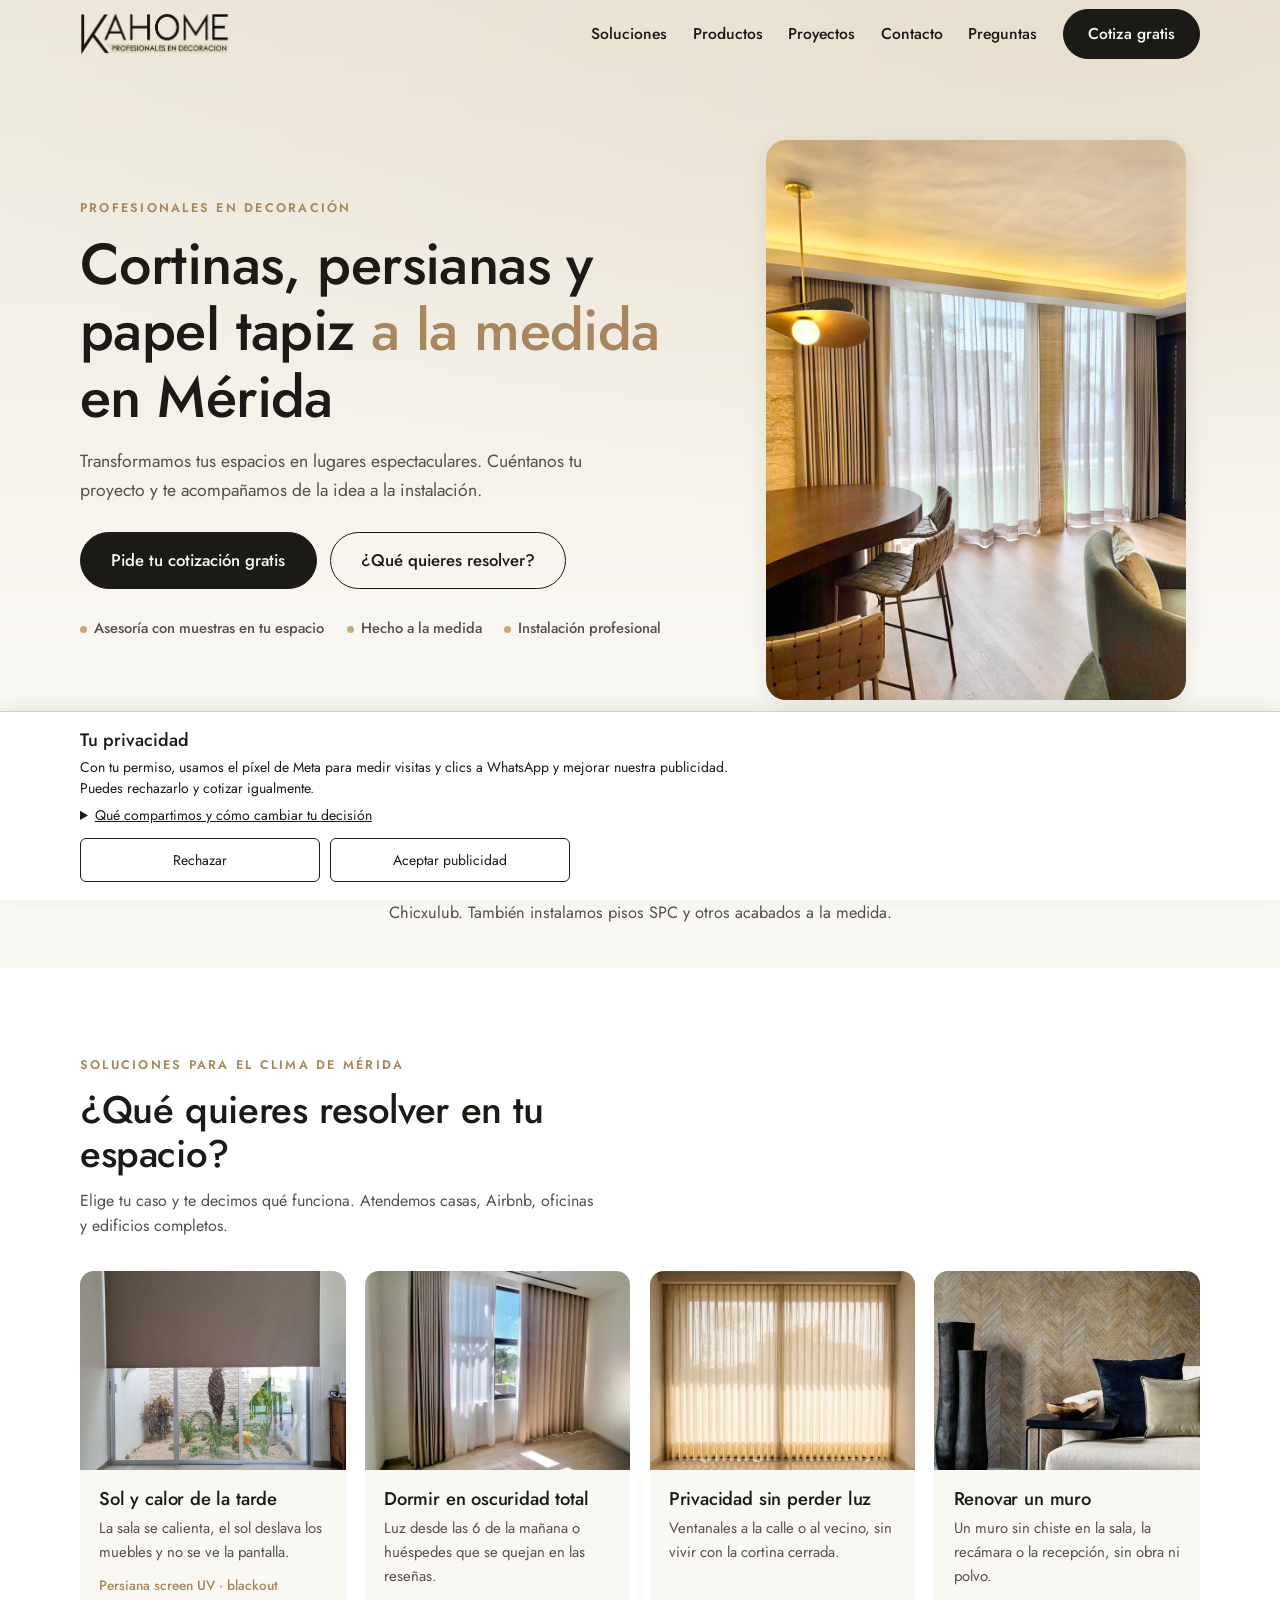
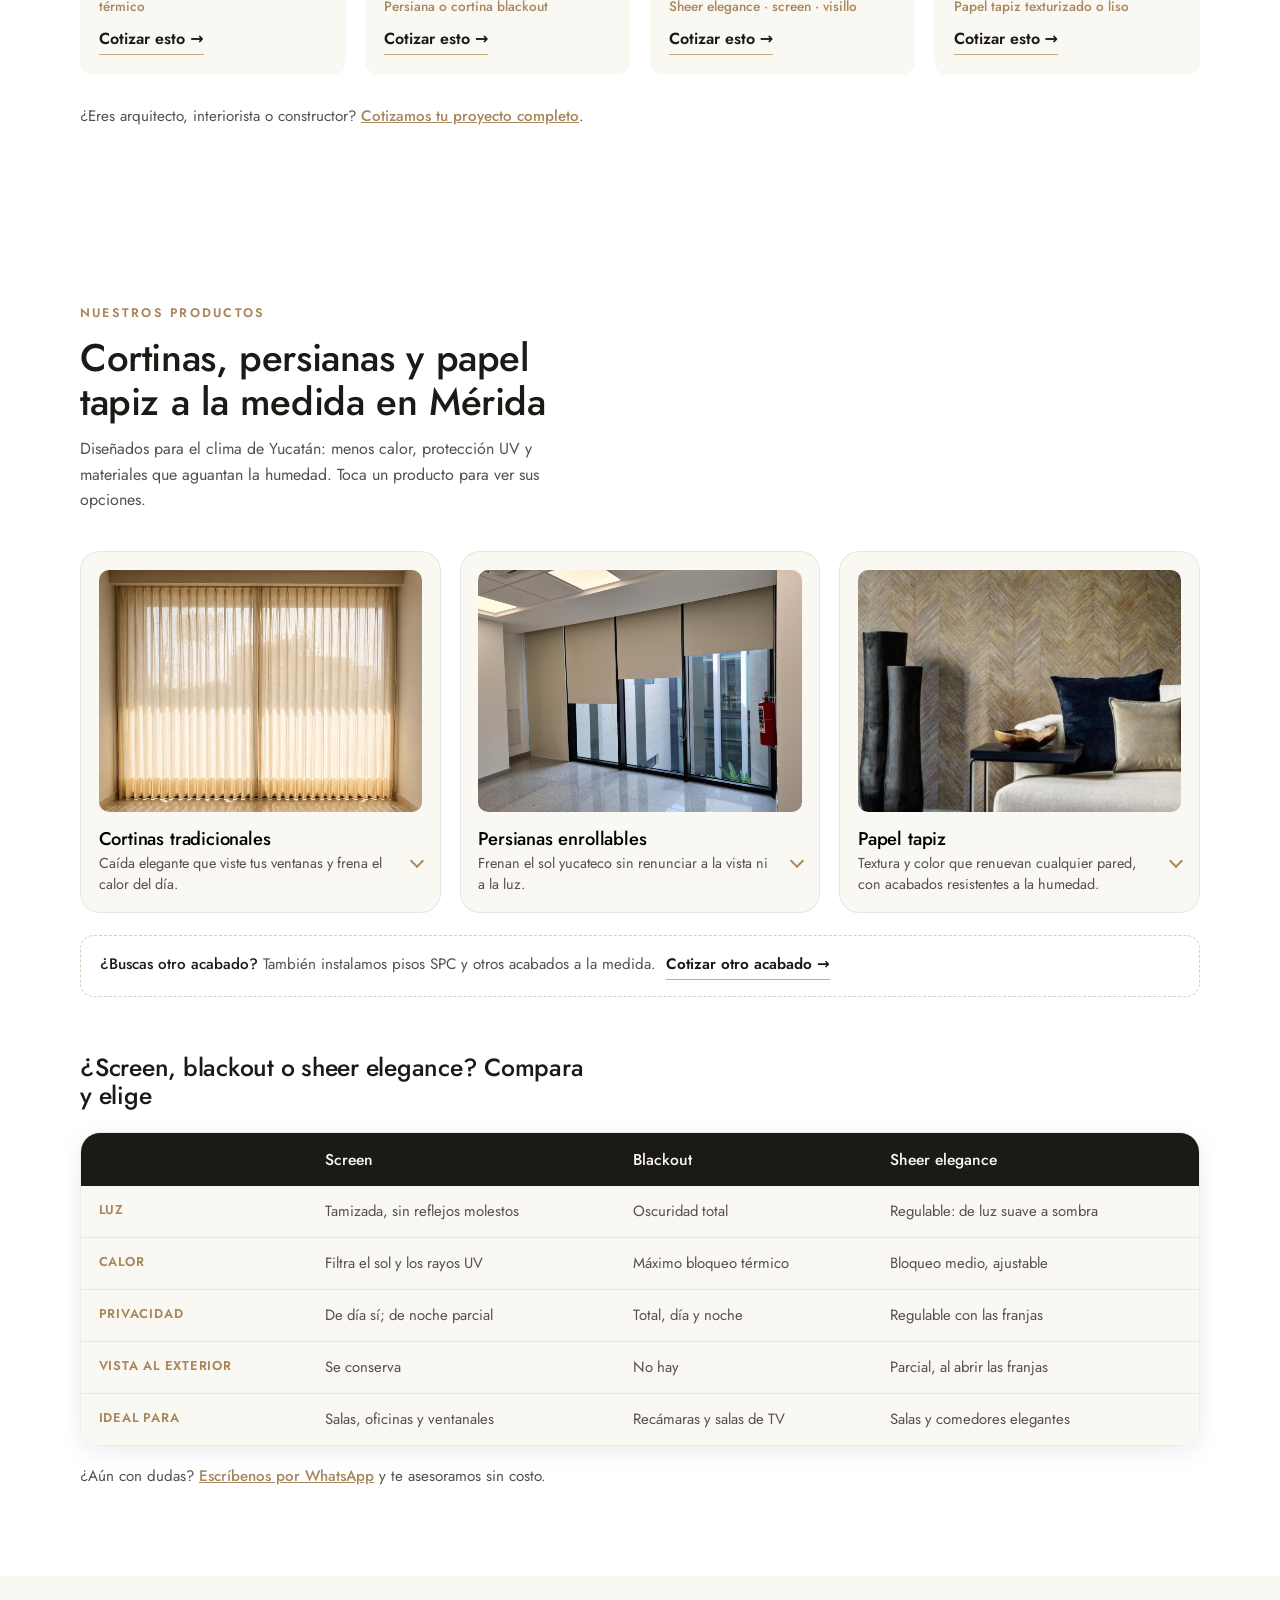
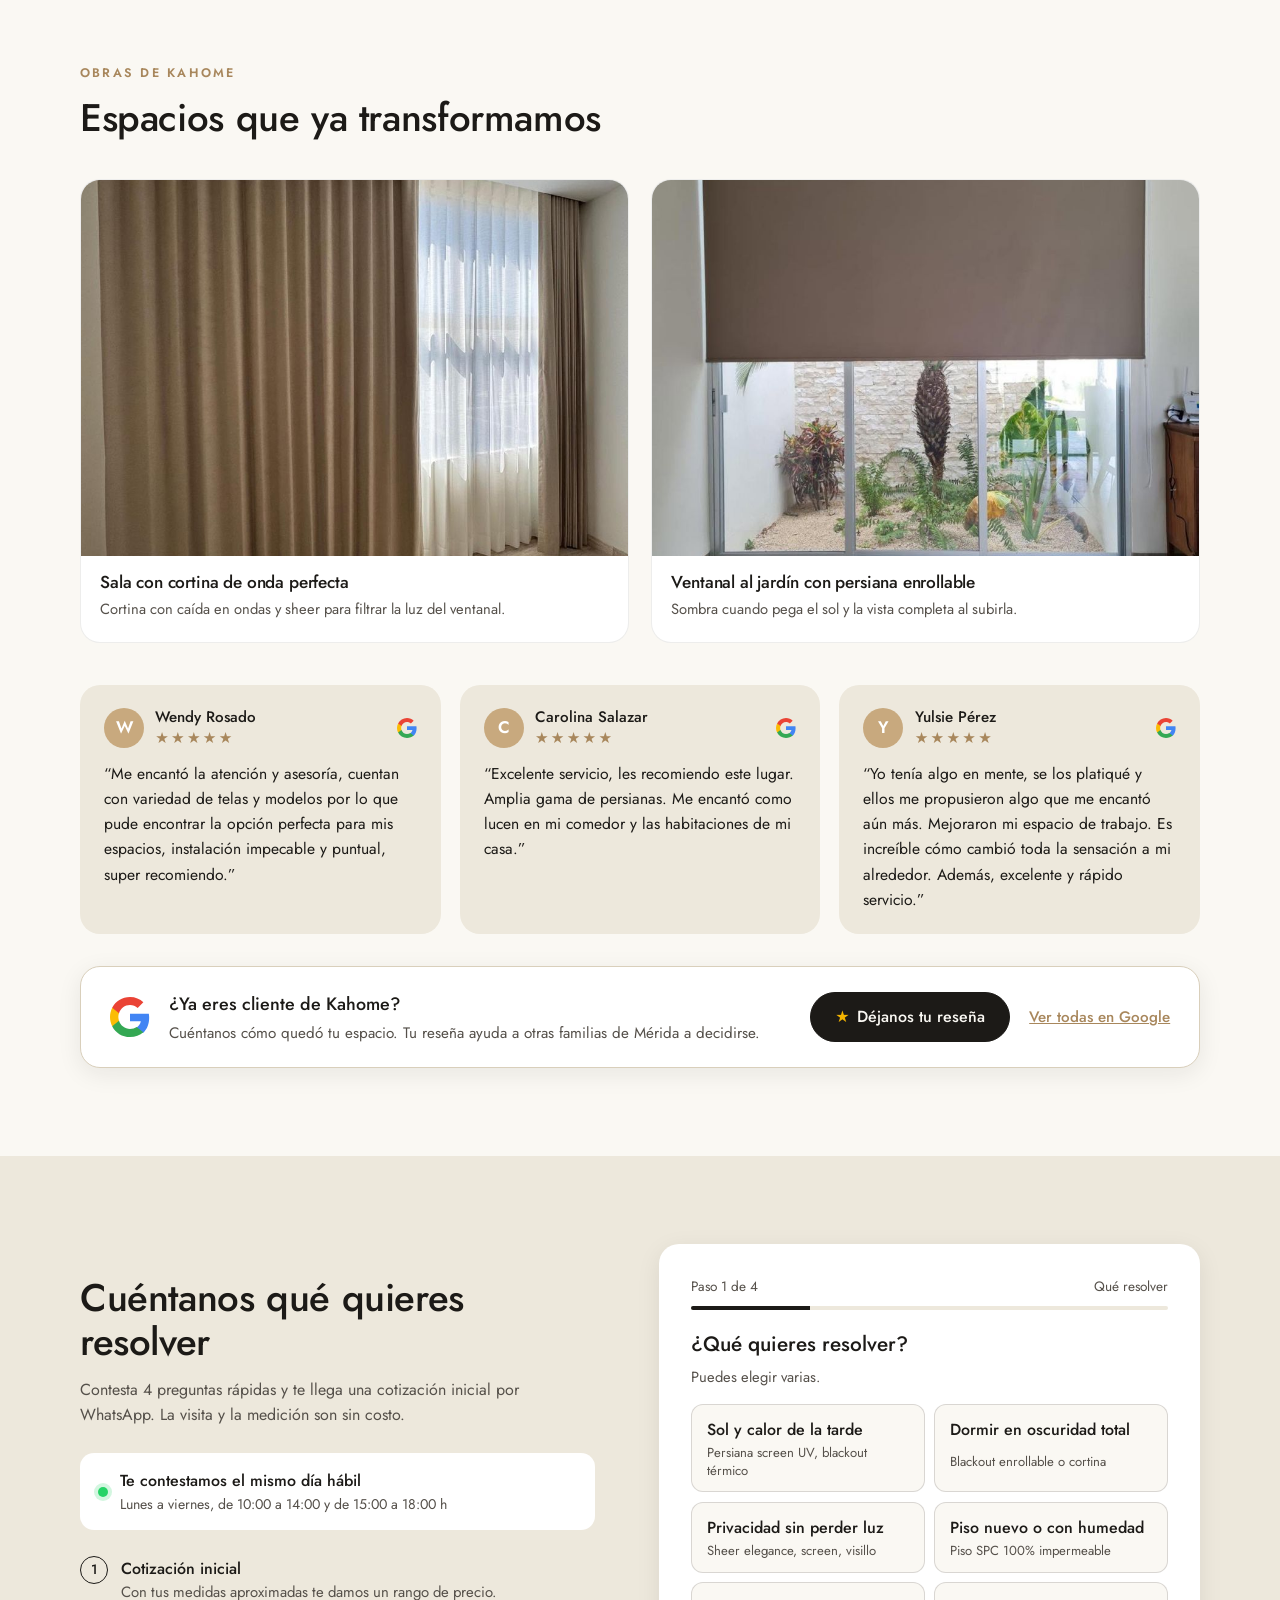
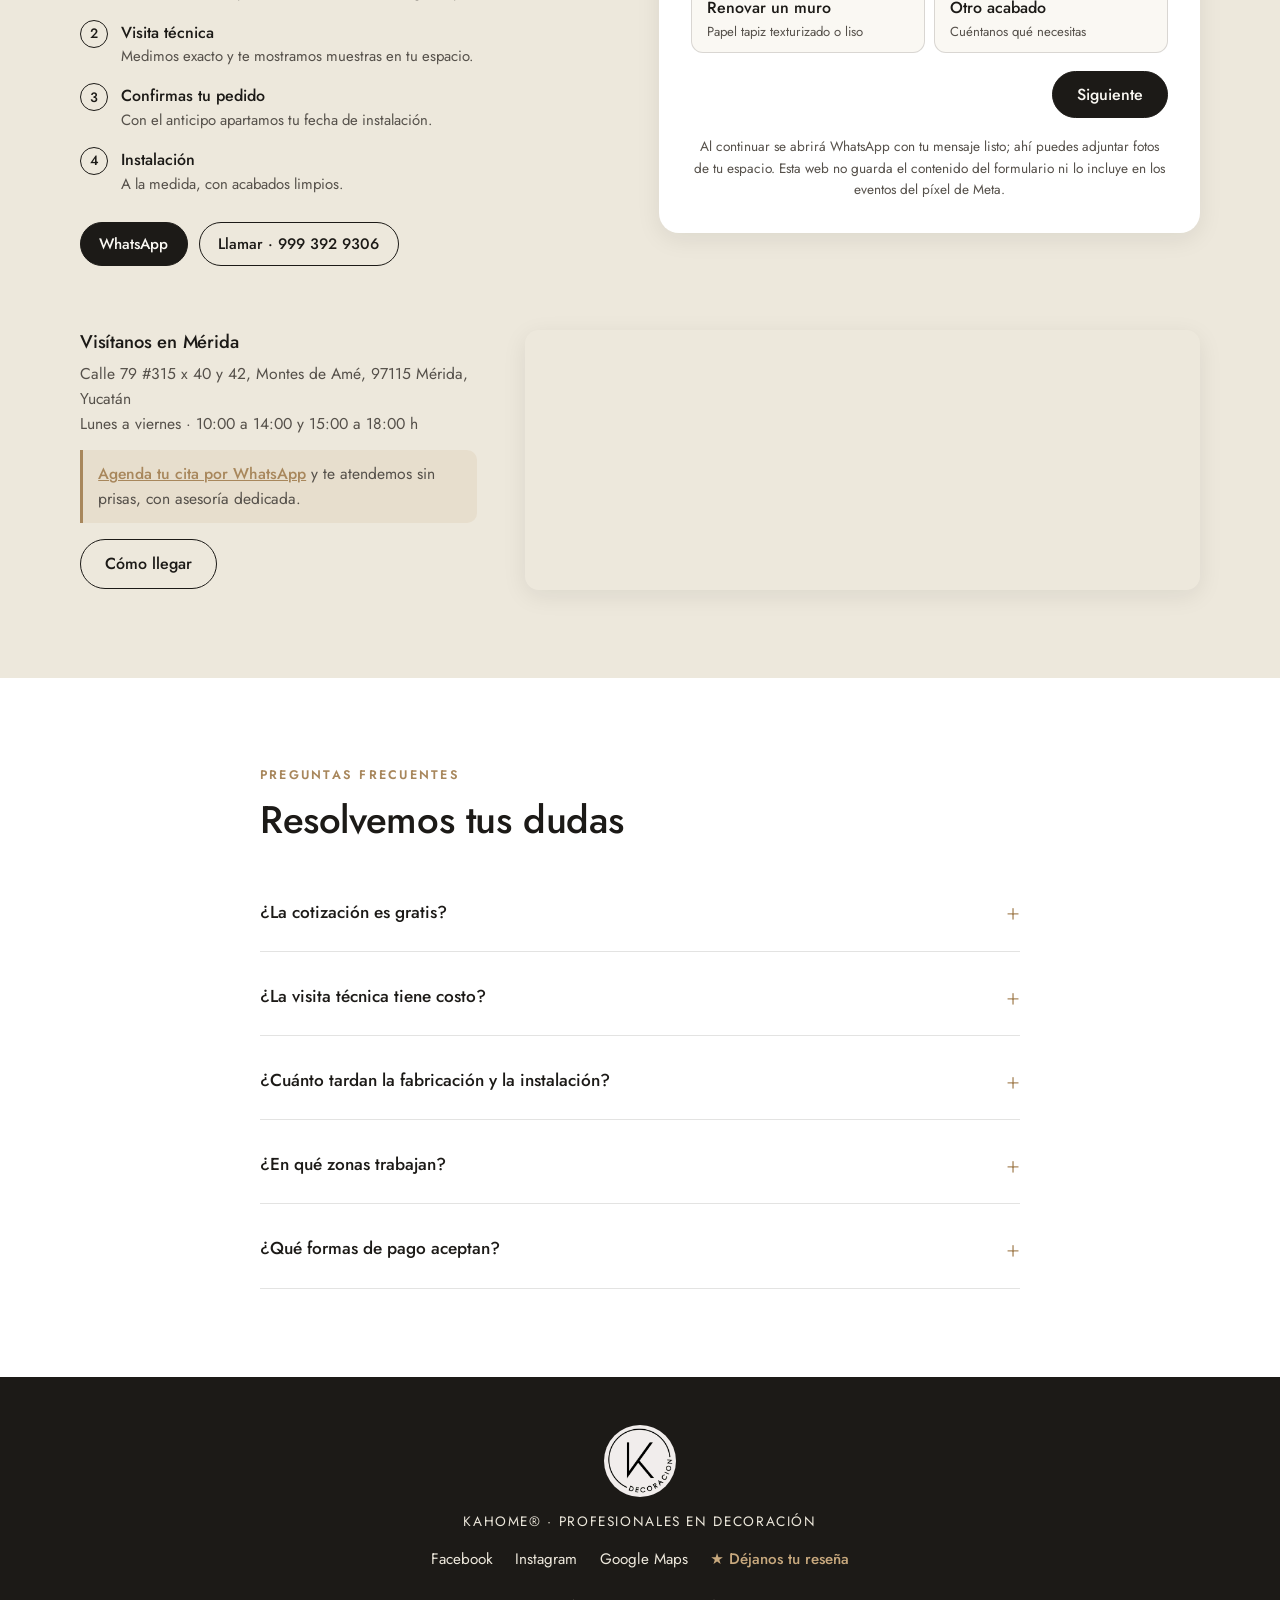
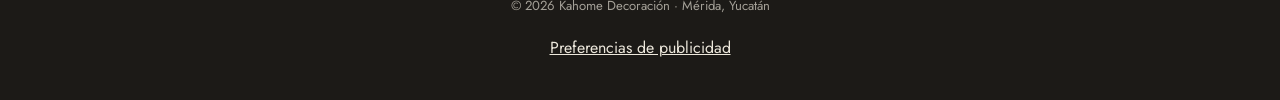
==== commit d92d087c: "feat(reseñas): botón visible para dejar reseña en Google - Recuadro bajo las reseñas con logo de Goo" ====
--- a/index.html
+++ b/index.html
@@ -416,7 +416,18 @@
         </blockquote>
       </div>
 
-      <p class="review-cta reveal"><a href="https://maps.app.goo.gl/dJadkimDuMhJVmNC7" target="_blank" rel="noopener">Lee todas nuestras reseñas en Google</a> · ¿Ya eres cliente? <a href="https://g.page/r/CW_ckJtFS6PMEBM/review" target="_blank" rel="noopener">Déjanos la tuya</a></p>
+      <!-- Invitación a reseñar: enlace oficial de reseñas (KahomeMX web/decisiones.md, 2026-11-11) -->
+      <div class="review-band reveal">
+        <svg class="review-band-g" viewBox="0 0 24 24" aria-hidden="true"><path fill="#4285F4" d="M23.5 12.3c0-.8-.1-1.6-.2-2.3H12v4.5h6.5c-.3 1.6-1.2 2.9-2.5 3.8v3.1h4c2.4-2.2 3.5-5.4 3.5-9.1z"/><path fill="#34A853" d="M12 24c3.2 0 6-1.1 8-2.9l-4-3.1c-1.1.7-2.5 1.2-4 1.2-3.1 0-5.7-2.1-6.6-4.9H1.3v3.2C3.3 21.5 7.3 24 12 24z"/><path fill="#FBBC05" d="M5.4 14.3c-.2-.7-.4-1.5-.4-2.3s.1-1.6.4-2.3V6.5H1.3C.5 8.2 0 10 0 12s.5 3.8 1.3 5.5l4.1-3.2z"/><path fill="#EA4335" d="M12 4.8c1.8 0 3.3.6 4.6 1.8l3.4-3.4C18 1.2 15.2 0 12 0 7.3 0 3.3 2.5 1.3 6.5l4.1 3.2C6.3 6.9 8.9 4.8 12 4.8z"/></svg>
+        <div class="review-band-text">
+          <p class="review-band-title">¿Ya eres cliente de Kahome?</p>
+          <p>Cuéntanos cómo quedó tu espacio. Tu reseña ayuda a otras familias de Mérida a decidirse.</p>
+        </div>
+        <div class="review-band-actions">
+          <a class="btn btn-primary" href="https://g.page/r/CW_ckJtFS6PMEBM/review" target="_blank" rel="noopener"><span class="review-band-star" aria-hidden="true">★</span> Déjanos tu reseña</a>
+          <a class="review-band-all" href="https://maps.app.goo.gl/dJadkimDuMhJVmNC7" target="_blank" rel="noopener">Ver todas en Google</a>
+        </div>
+      </div>
     </div>
   </section>
 
@@ -622,10 +633,11 @@
   <div class="container footer-inner">
     <img src="assets/logo-circular.jpg" alt="Sello de Kahome Decoración" class="footer-logo" width="72" height="72" loading="lazy">
     <p class="footer-tagline">KAHOME® · Profesionales en decoración</p>
-    <nav class="footer-links" aria-label="Redes sociales">
+    <nav class="footer-links" aria-label="Redes sociales y reseñas">
       <a href="https://www.facebook.com/KaHomeMX/" target="_blank" rel="noopener">Facebook</a>
       <a href="https://www.instagram.com/kahomemx/" target="_blank" rel="noopener">Instagram</a>
       <a href="https://maps.app.goo.gl/dJadkimDuMhJVmNC7" target="_blank" rel="noopener">Google Maps</a>
+      <a href="https://g.page/r/CW_ckJtFS6PMEBM/review" target="_blank" rel="noopener" class="footer-review">★ Déjanos tu reseña</a>
     </nav>
     <p class="footer-copy">© <span id="year">2026</span> Kahome Decoración · Mérida, Yucatán</p>
     <button type="button" class="marketing-settings" id="marketingSettings">Preferencias de publicidad</button>
--- a/v2.css
+++ b/v2.css
@@ -311,3 +311,40 @@
   .product-detail-close, .compare-table tbody tr, .compare-table tbody th, .compare-table tbody th::before, .compare-table td { transition: none; }
   .product-detail-close:hover { transform: none; }
 }
+
+/* ---------- Reseñas: invitación visible a dejar una reseña en Google ---------- */
+
+.review-band {
+  margin-top: 2rem;
+  display: grid;
+  grid-template-columns: auto 1fr;
+  gap: 1rem 1.2rem;
+  align-items: center;
+  background: var(--white);
+  border: 1px solid var(--cream-dark);
+  border-radius: var(--radius-lg);
+  padding: 1.3rem 1.4rem;
+  box-shadow: var(--shadow);
+}
+.review-band-g { width: 40px; height: 40px; }
+.review-band-title { font-size: 1.12rem; font-weight: 500; color: var(--ink); }
+.review-band-text p:not(.review-band-title) { color: var(--ink-soft); font-size: 0.95rem; margin-top: 0.15rem; }
+.review-band-actions {
+  grid-column: 1 / -1;
+  display: flex; flex-wrap: wrap; align-items: center; gap: 0.6rem 1.2rem;
+}
+.review-band-star { color: #f4b400; margin-right: 0.15rem; }
+.review-band-all { color: var(--sand-dark); font-weight: 500; font-size: 0.95rem; }
+@media (min-width: 760px) {
+  .review-band { grid-template-columns: auto 1fr auto; padding: 1.4rem 1.8rem; }
+  .review-band-actions { grid-column: auto; justify-content: flex-end; }
+}
+@media (hover: hover) {
+  .review-band .btn-primary:hover .review-band-star { display: inline-block; transform: rotate(-12deg) scale(1.15); }
+}
+.review-band-star { display: inline-block; transition: transform 0.25s ease; }
+@media (prefers-reduced-motion: reduce) { .review-band-star { transition: none; } }
+
+.footer-links { flex-wrap: wrap; justify-content: center; }
+.footer-links a.footer-review { color: var(--sand); font-weight: 500; }
+.footer-links a.footer-review:hover { color: var(--cream); }
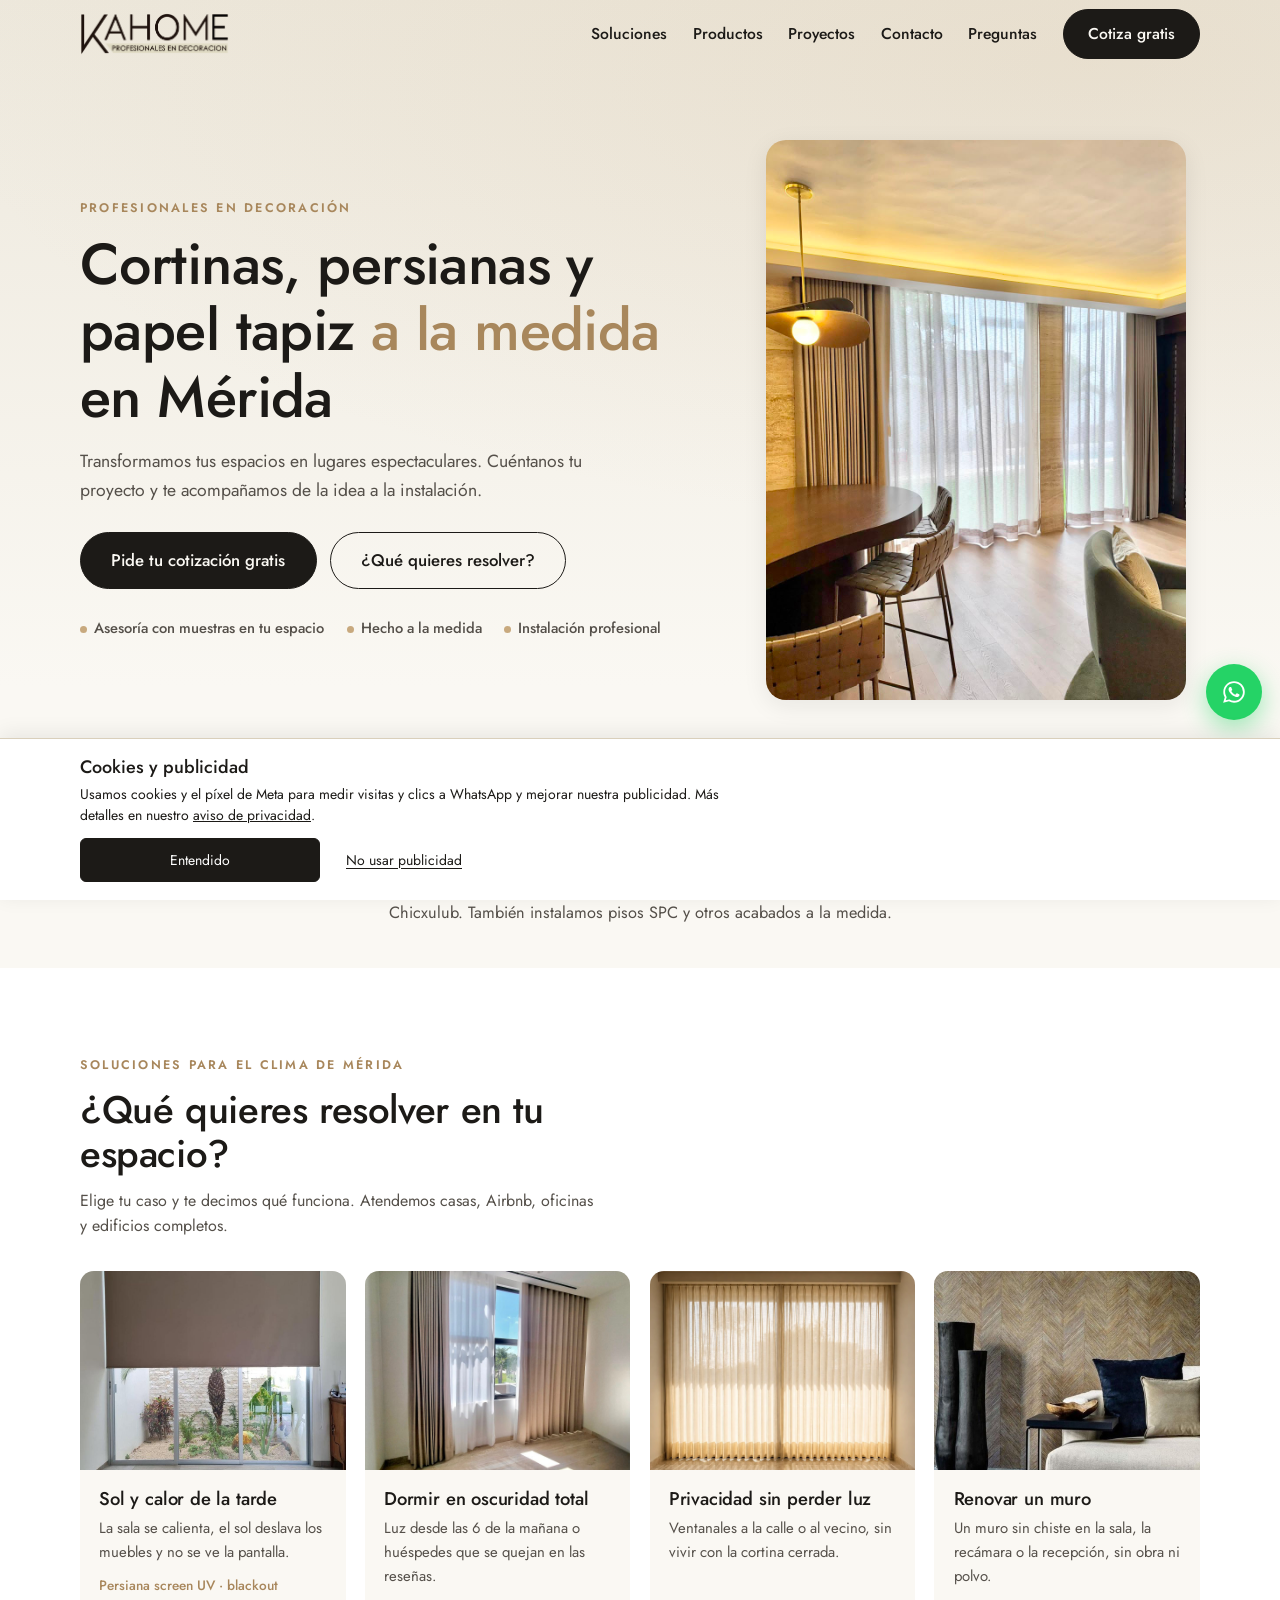
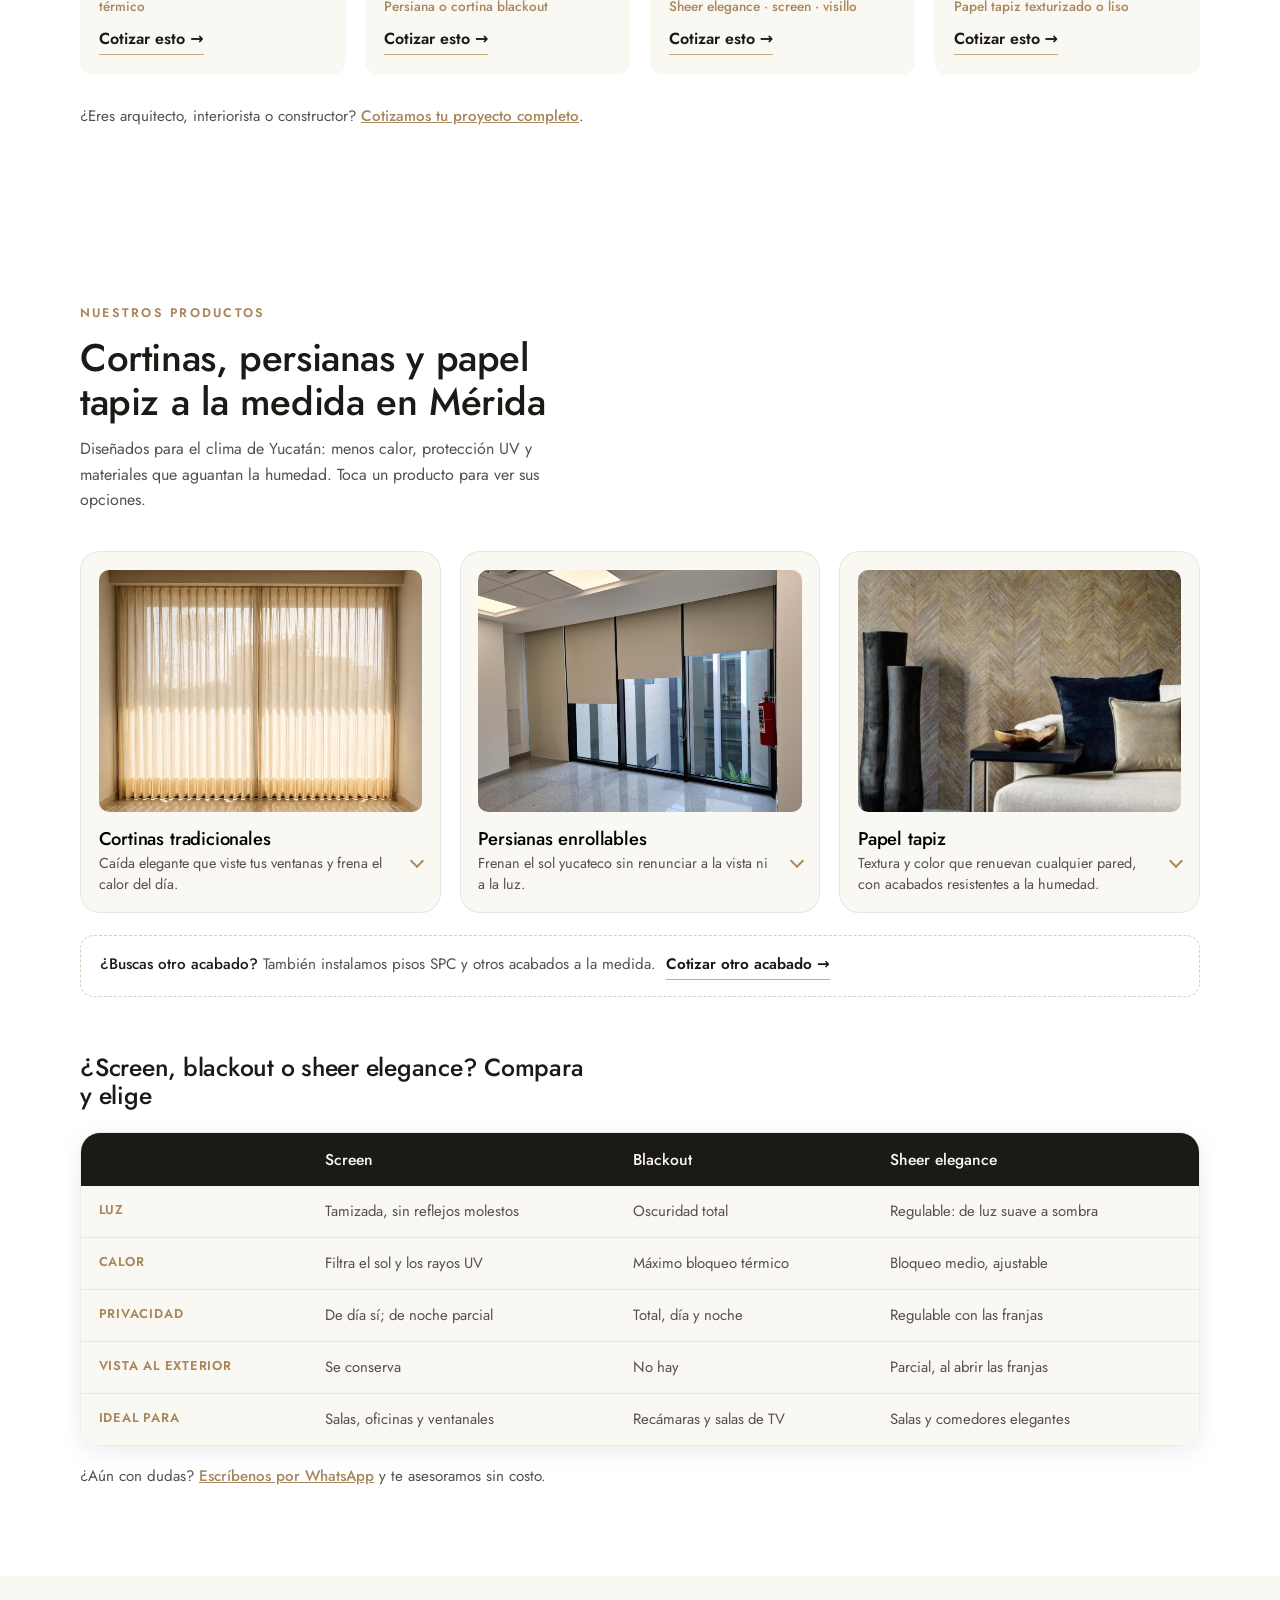
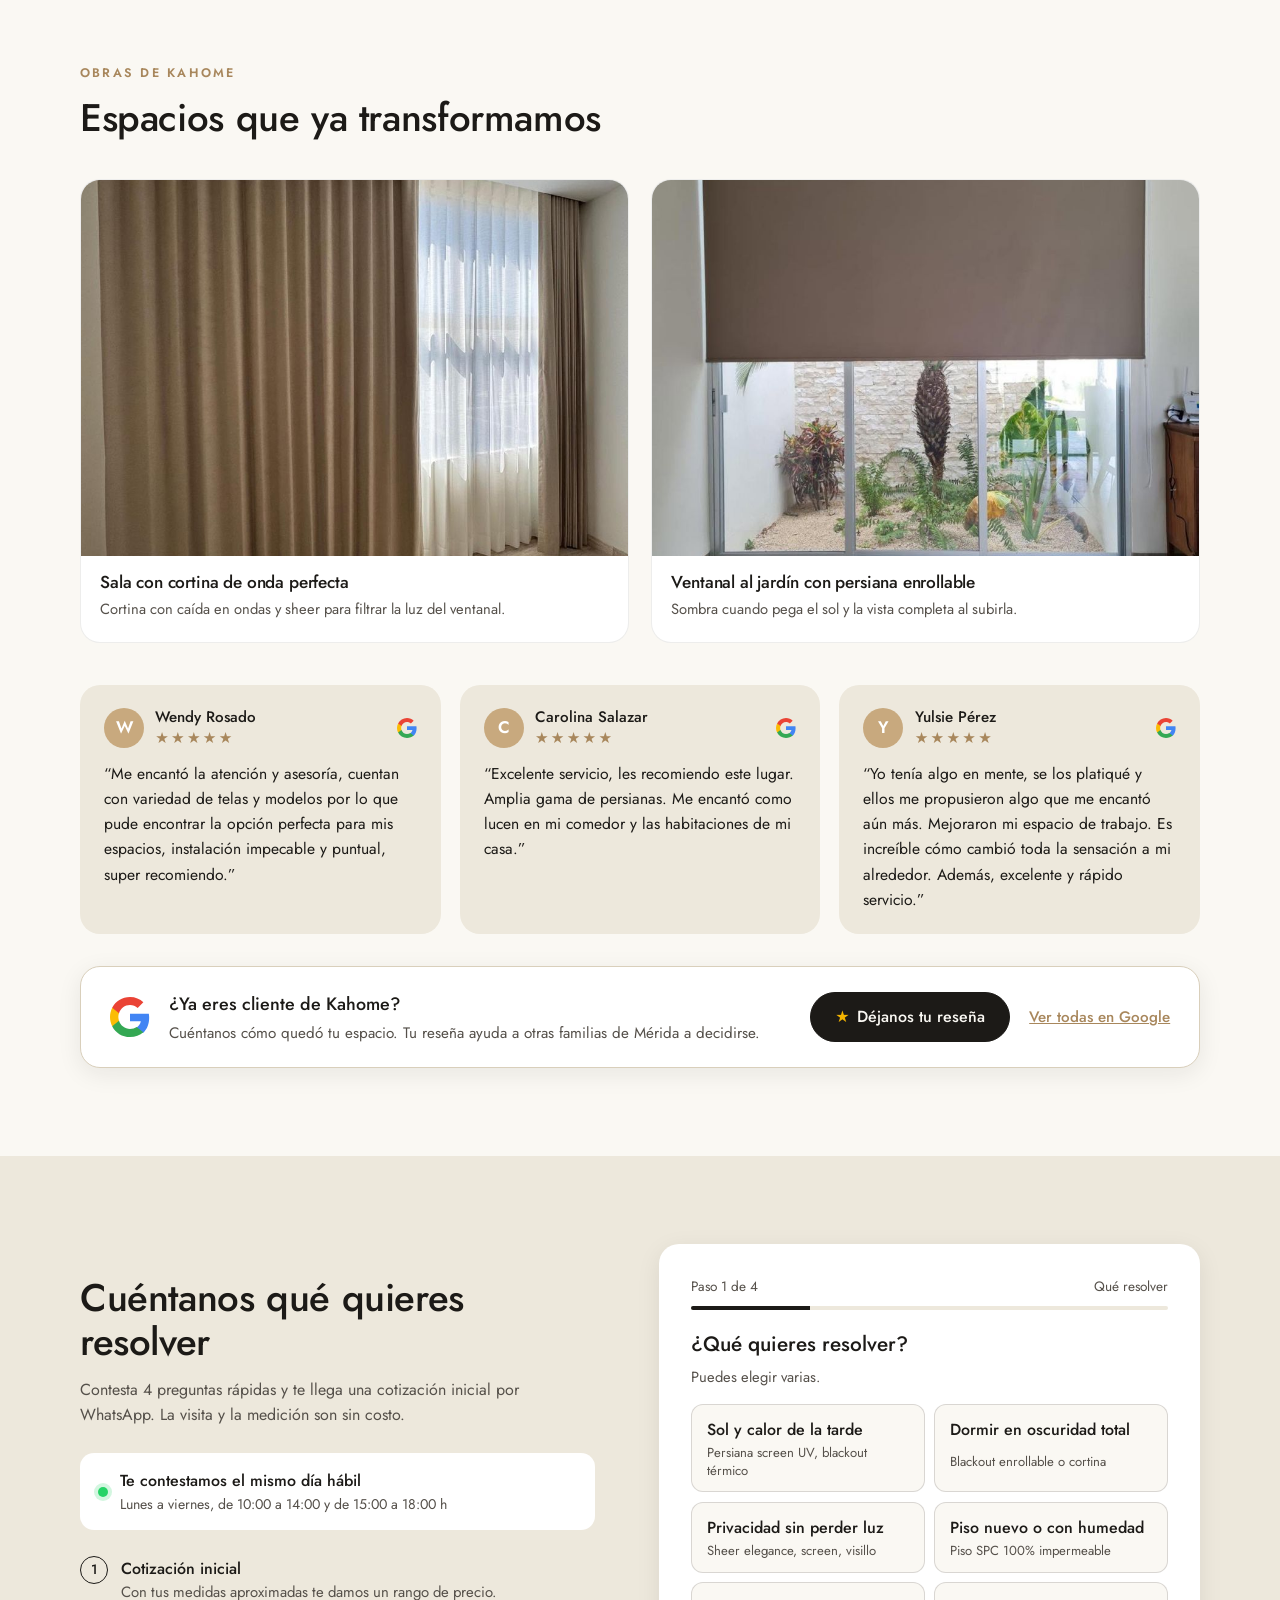
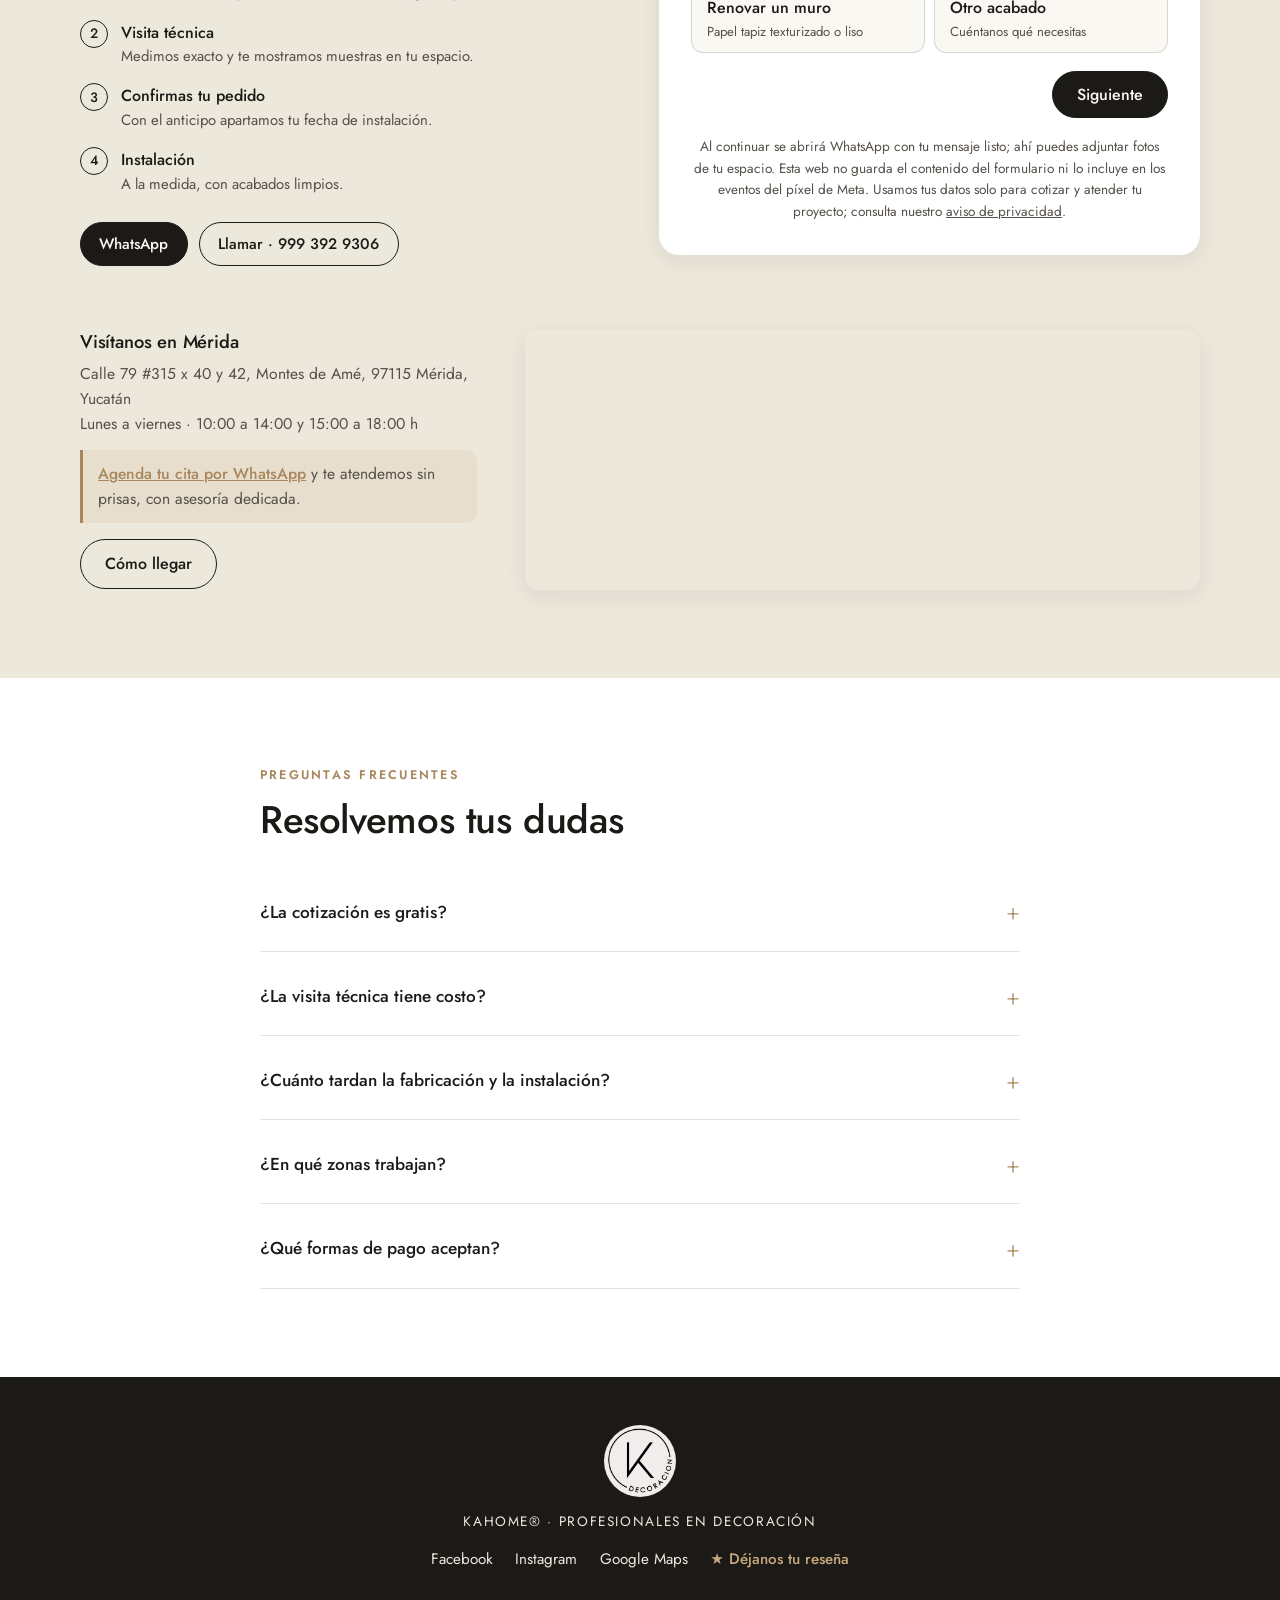
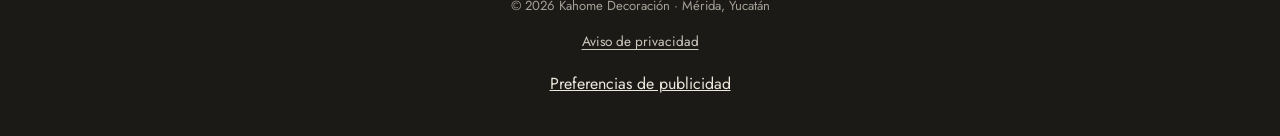
==== commit 753cc794: "feat(privacidad): aviso de privacidad y aviso de cookies informativo - Nueva página aviso-de-privaci" ====
--- a/index.html
+++ b/index.html
@@ -9,7 +9,7 @@
   <meta name="keywords" content="cortinas mérida, persianas mérida, persianas enrollables, cortinas blackout, papel tapiz mérida, persianas temozón, cortinas cholul, persianas progreso, pisos spc, decoración de interiores mérida, kahome decoración">
   <meta name="robots" content="index, follow">
   <meta name="author" content="Kahome Decoración">
-  <link rel="canonical" href="https://www.kahome.mx/">
+  <link rel="canonical" href="https://kahome.com.mx/">
 
   <!-- Open Graph / redes sociales -->
   <meta property="og:type" content="website">
@@ -17,12 +17,12 @@
   <meta property="og:site_name" content="Kahome Decoración">
   <meta property="og:title" content="Kahome Decoración | Cortinas, Persianas y Papel Tapiz en Mérida">
   <meta property="og:description" content="Cortinas, persianas y papel tapiz a la medida, con asesoría e instalación en Mérida y alrededores. Cotización gratis por WhatsApp.">
-  <meta property="og:url" content="https://www.kahome.mx/">
-  <meta property="og:image" content="https://kahome-web.pages.dev/assets/cortinas-sheer-visillo-sala.jpeg">
+  <meta property="og:url" content="https://kahome.com.mx/">
+  <meta property="og:image" content="https://kahome.com.mx/assets/cortinas-sheer-visillo-sala.jpeg">
   <meta name="twitter:card" content="summary_large_image">
   <meta name="twitter:title" content="Kahome Decoración | Cortinas, Persianas y Papel Tapiz en Mérida">
   <meta name="twitter:description" content="Cortinas, persianas enrollables y papel tapiz a la medida, con asesoría e instalación en Mérida y alrededores.">
-  <meta name="twitter:image" content="https://kahome-web.pages.dev/assets/cortinas-sheer-visillo-sala.jpeg">
+  <meta name="twitter:image" content="https://kahome.com.mx/assets/cortinas-sheer-visillo-sala.jpeg">
 
   <link rel="icon" type="image/jpeg" href="assets/logo-circular.jpg">
   <link rel="apple-touch-icon" href="assets/logo-circular.jpg">
@@ -39,14 +39,14 @@
   {
     "@context": "https://schema.org",
     "@type": "HomeAndConstructionBusiness",
-    "@id": "https://www.kahome.mx/#negocio",
+    "@id": "https://kahome.com.mx/#negocio",
     "name": "Kahome Decoración",
     "alternateName": "KAHOME",
     "slogan": "Profesionales en decoración",
     "description": "Empresa de decoración en Mérida, Yucatán. Cortinas, persianas enrollables y papel tapiz a la medida, con asesoría, medición e instalación. También pisos SPC y otros acabados.",
-    "url": "https://www.kahome.mx/",
-    "image": "https://www.kahome.mx/assets/logo-circular.jpg",
-    "logo": "https://www.kahome.mx/assets/logo-kahome.png",
+    "url": "https://kahome.com.mx/",
+    "image": "https://kahome.com.mx/assets/logo-circular.jpg",
+    "logo": "https://kahome.com.mx/assets/logo-kahome.png",
     "address": {
       "@type": "PostalAddress",
       "streetAddress": "Calle 79 #315 x 40 y 42, Montes de Amé",
@@ -104,9 +104,9 @@
     "@type": "WebSite",
     "name": "Kahome Decoración",
     "alternateName": ["KaHome", "KaHomeMX"],
-    "url": "https://www.kahome.mx/",
+    "url": "https://kahome.com.mx/",
     "inLanguage": "es-MX",
-    "publisher": { "@id": "https://www.kahome.mx/#negocio" }
+    "publisher": { "@id": "https://kahome.com.mx/#negocio" }
   }
   </script>
 </head>
@@ -582,7 +582,7 @@
           <button type="button" class="btn btn-primary" id="qNext">Siguiente</button>
           <button type="submit" class="btn btn-wa" id="qSend">Enviar por WhatsApp</button>
         </div>
-        <p class="form-note">Al continuar se abrirá WhatsApp con tu mensaje listo; ahí puedes adjuntar fotos de tu espacio. Esta web no guarda el contenido del formulario ni lo incluye en los eventos del píxel de Meta.</p>
+        <p class="form-note">Al continuar se abrirá WhatsApp con tu mensaje listo; ahí puedes adjuntar fotos de tu espacio. Esta web no guarda el contenido del formulario ni lo incluye en los eventos del píxel de Meta. Usamos tus datos solo para cotizar y atender tu proyecto; consulta nuestro <a href="aviso-de-privacidad.html">aviso de privacidad</a>.</p>
       </form>
 
       <div class="location reveal" id="ubicacion">
@@ -640,6 +640,7 @@
       <a href="https://g.page/r/CW_ckJtFS6PMEBM/review" target="_blank" rel="noopener" class="footer-review">★ Déjanos tu reseña</a>
     </nav>
     <p class="footer-copy">© <span id="year">2026</span> Kahome Decoración · Mérida, Yucatán</p>
+    <a href="aviso-de-privacidad.html" class="footer-privacy">Aviso de privacidad</a>
     <button type="button" class="marketing-settings" id="marketingSettings">Preferencias de publicidad</button>
   </div>
 </footer>
@@ -653,15 +654,11 @@
 </a>
 
 <section class="marketing-consent" id="marketingConsent" aria-labelledby="marketingTitle" hidden>
-  <h2 id="marketingTitle">Tu privacidad</h2>
-  <p>Con tu permiso, usamos el píxel de Meta para medir visitas y clics a WhatsApp y mejorar nuestra publicidad. Puedes rechazarlo y cotizar igualmente.</p>
-  <details>
-    <summary>Qué compartimos y cómo cambiar tu decisión</summary>
-    <p>Si aceptas, Meta recibe eventos de navegación, la URL visitada y datos técnicos como IP, navegador e identificadores de cookies; puede asociarlos con tu cuenta para medir y personalizar anuncios. No incluimos tu nombre, teléfono ni mensaje del formulario en estos eventos. Guardamos tu elección durante 180 días. Puedes retirarla en “Preferencias de publicidad”, al pie de la página. Esto detiene nuevos eventos, pero no elimina los ya enviados. Consulta la <a href="https://www.facebook.com/privacy/policy/" target="_blank" rel="noopener noreferrer">política de privacidad de Meta</a>.</p>
-  </details>
+  <h2 id="marketingTitle">Cookies y publicidad</h2>
+  <p>Usamos cookies y el píxel de Meta para medir visitas y clics a WhatsApp y mejorar nuestra publicidad. Más detalles en nuestro <a href="aviso-de-privacidad.html">aviso de privacidad</a>.</p>
   <div class="marketing-actions">
-    <button type="button" id="marketingReject">Rechazar</button>
-    <button type="button" id="marketingAccept">Aceptar publicidad</button>
+    <button type="button" id="marketingAccept">Entendido</button>
+    <button type="button" id="marketingReject" class="marketing-optout">No usar publicidad</button>
   </div>
 </section>
 <script src="tracking.js"></script>
--- a/tracking.css
+++ b/tracking.css
@@ -33,6 +33,17 @@
   cursor: pointer;
 }
 .marketing-actions button:hover { background: var(--cream); }
+.marketing-actions { align-items: center; }
+#marketingAccept { background: var(--ink); color: var(--white); }
+#marketingAccept:hover { background: #34302a; }
+.marketing-actions .marketing-optout {
+  flex: 0 1 auto;
+  border: 0;
+  background: transparent;
+  text-decoration: underline;
+  text-underline-offset: 3px;
+}
+.marketing-actions .marketing-optout:hover { background: transparent; color: var(--ink-soft); }
 .marketing-actions button:focus-visible, .marketing-settings:focus-visible {
   outline: 3px solid #187a57;
   outline-offset: 3px;
@@ -46,8 +57,10 @@
   text-decoration: underline;
   cursor: pointer;
 }
-.marketing-consent-open .wa-float, .marketing-consent-open .call-float { visibility: hidden; }
+.marketing-consent-open .wa-float { bottom: calc(1.1rem + var(--consent-h, 0px)); }
+.marketing-consent-open .call-float { bottom: calc(1.1rem + 56px + 0.8rem + var(--consent-h, 0px)); }
 @media (max-width: 480px) {
   .marketing-actions { flex-wrap: nowrap; }
   .marketing-actions button { flex: 1 1 0; min-width: 0; }
+  .marketing-actions .marketing-optout { flex: 0 1 auto; }
 }
--- a/v2.css
+++ b/v2.css
@@ -348,3 +348,6 @@
 .footer-links { flex-wrap: wrap; justify-content: center; }
 .footer-links a.footer-review { color: var(--sand); font-weight: 500; }
 .footer-links a.footer-review:hover { color: var(--cream); }
+.form-note a { color: inherit; text-decoration: underline; }
+.footer-privacy { color: rgba(237, 232, 220, 0.85); font-size: 0.85rem; text-decoration: underline; text-underline-offset: 3px; }
+.footer-privacy:hover { color: var(--sand); }
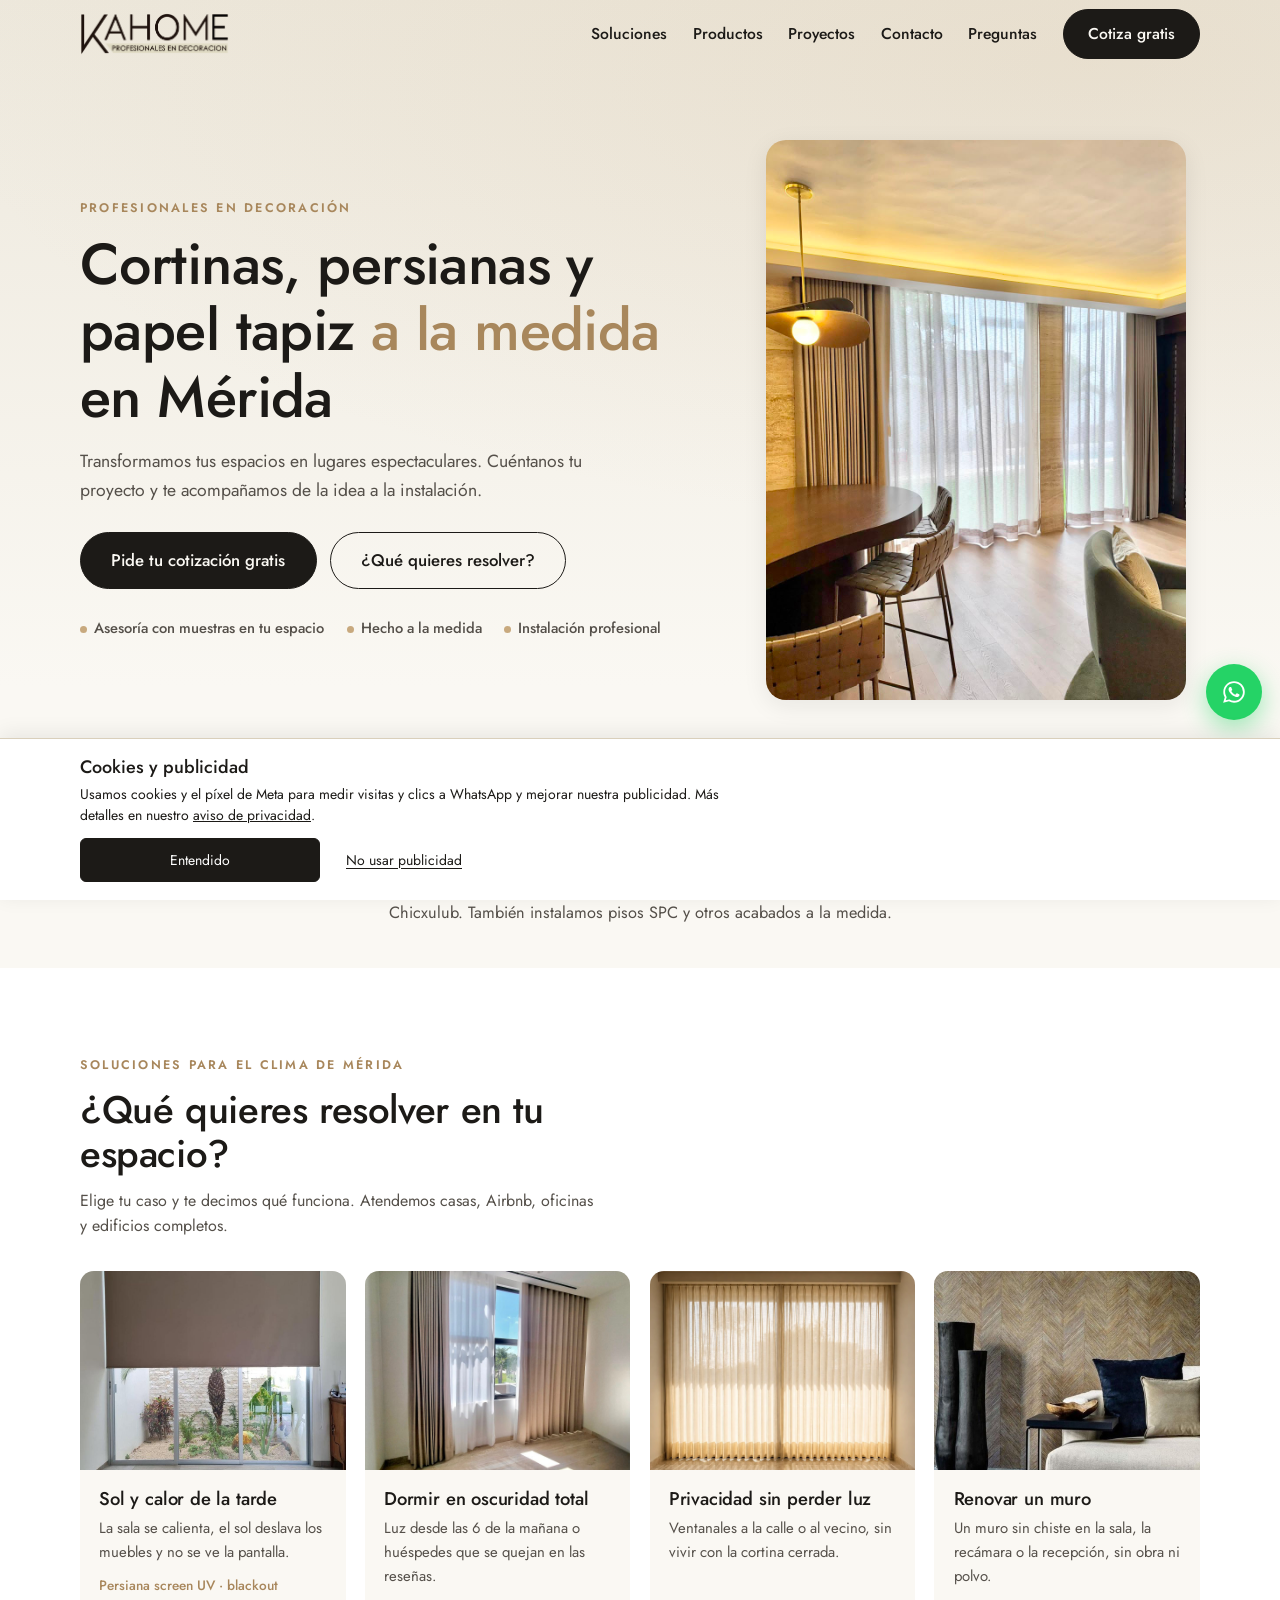
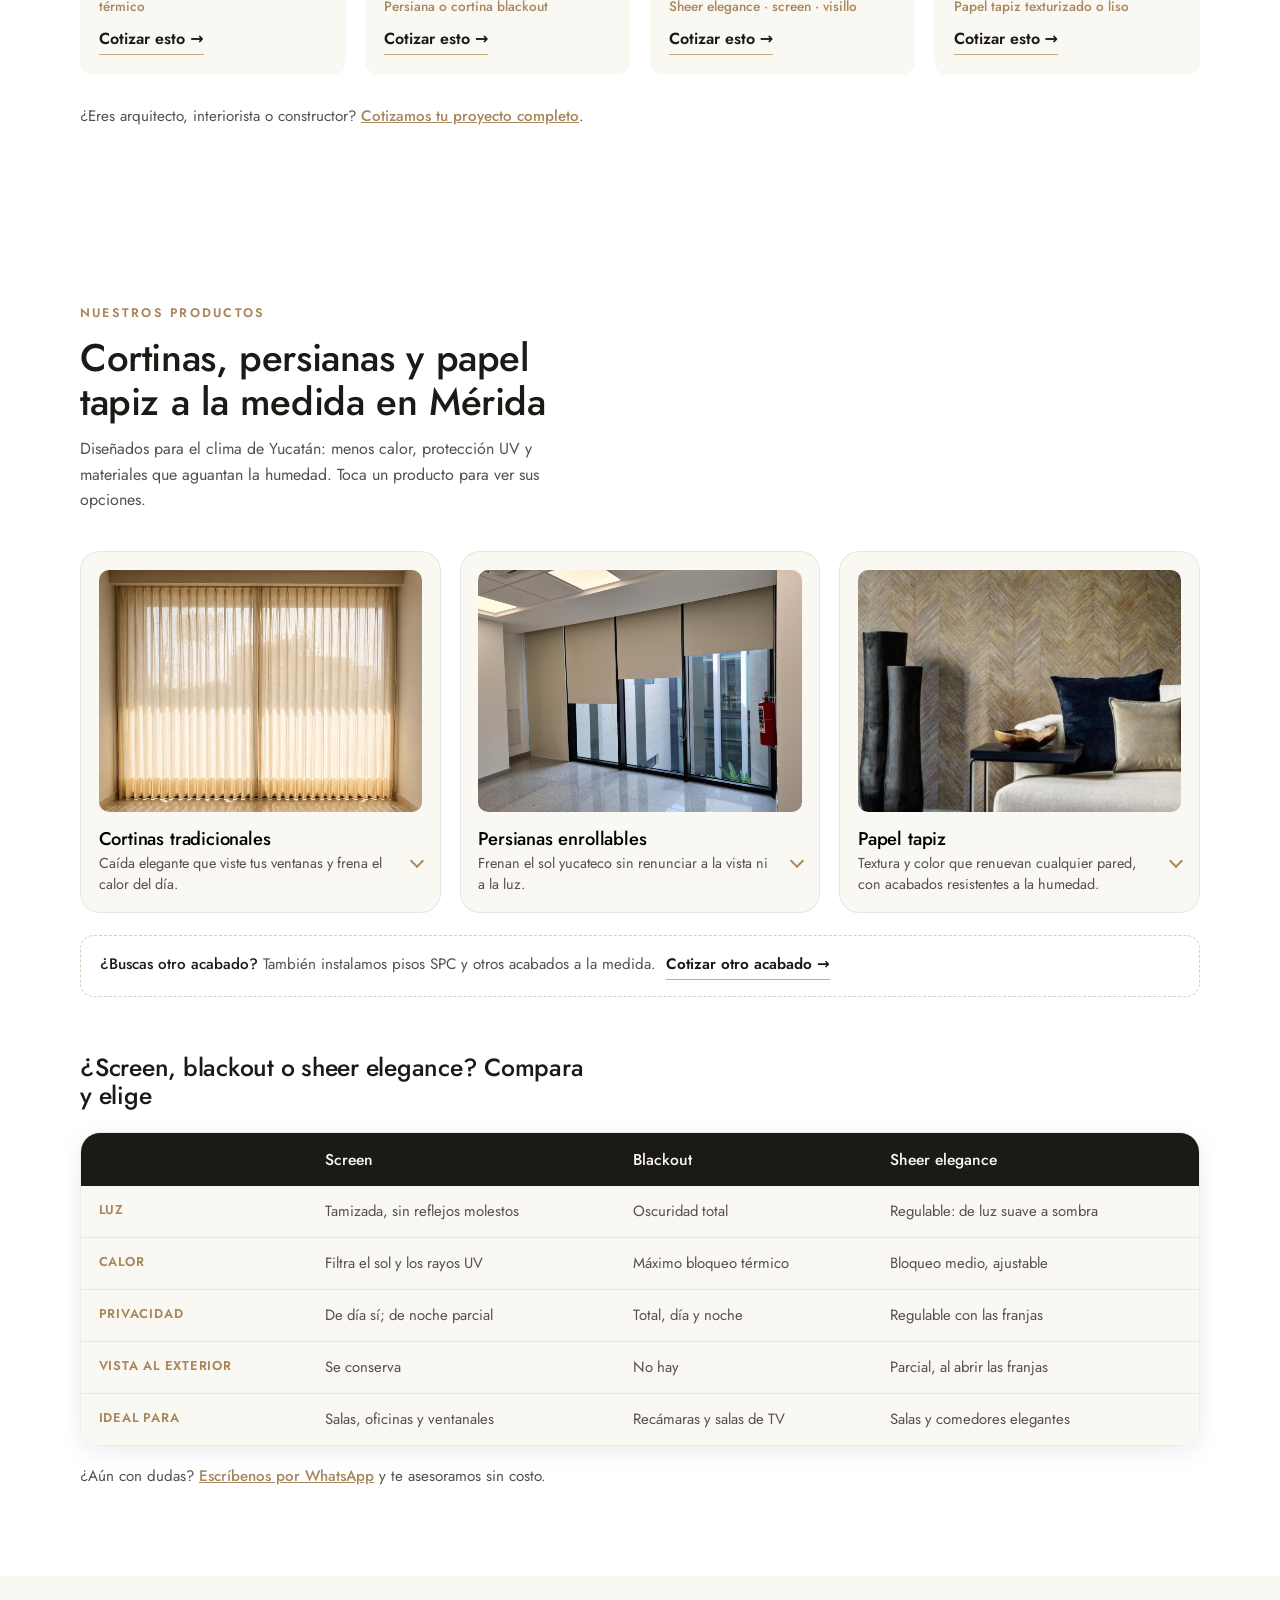
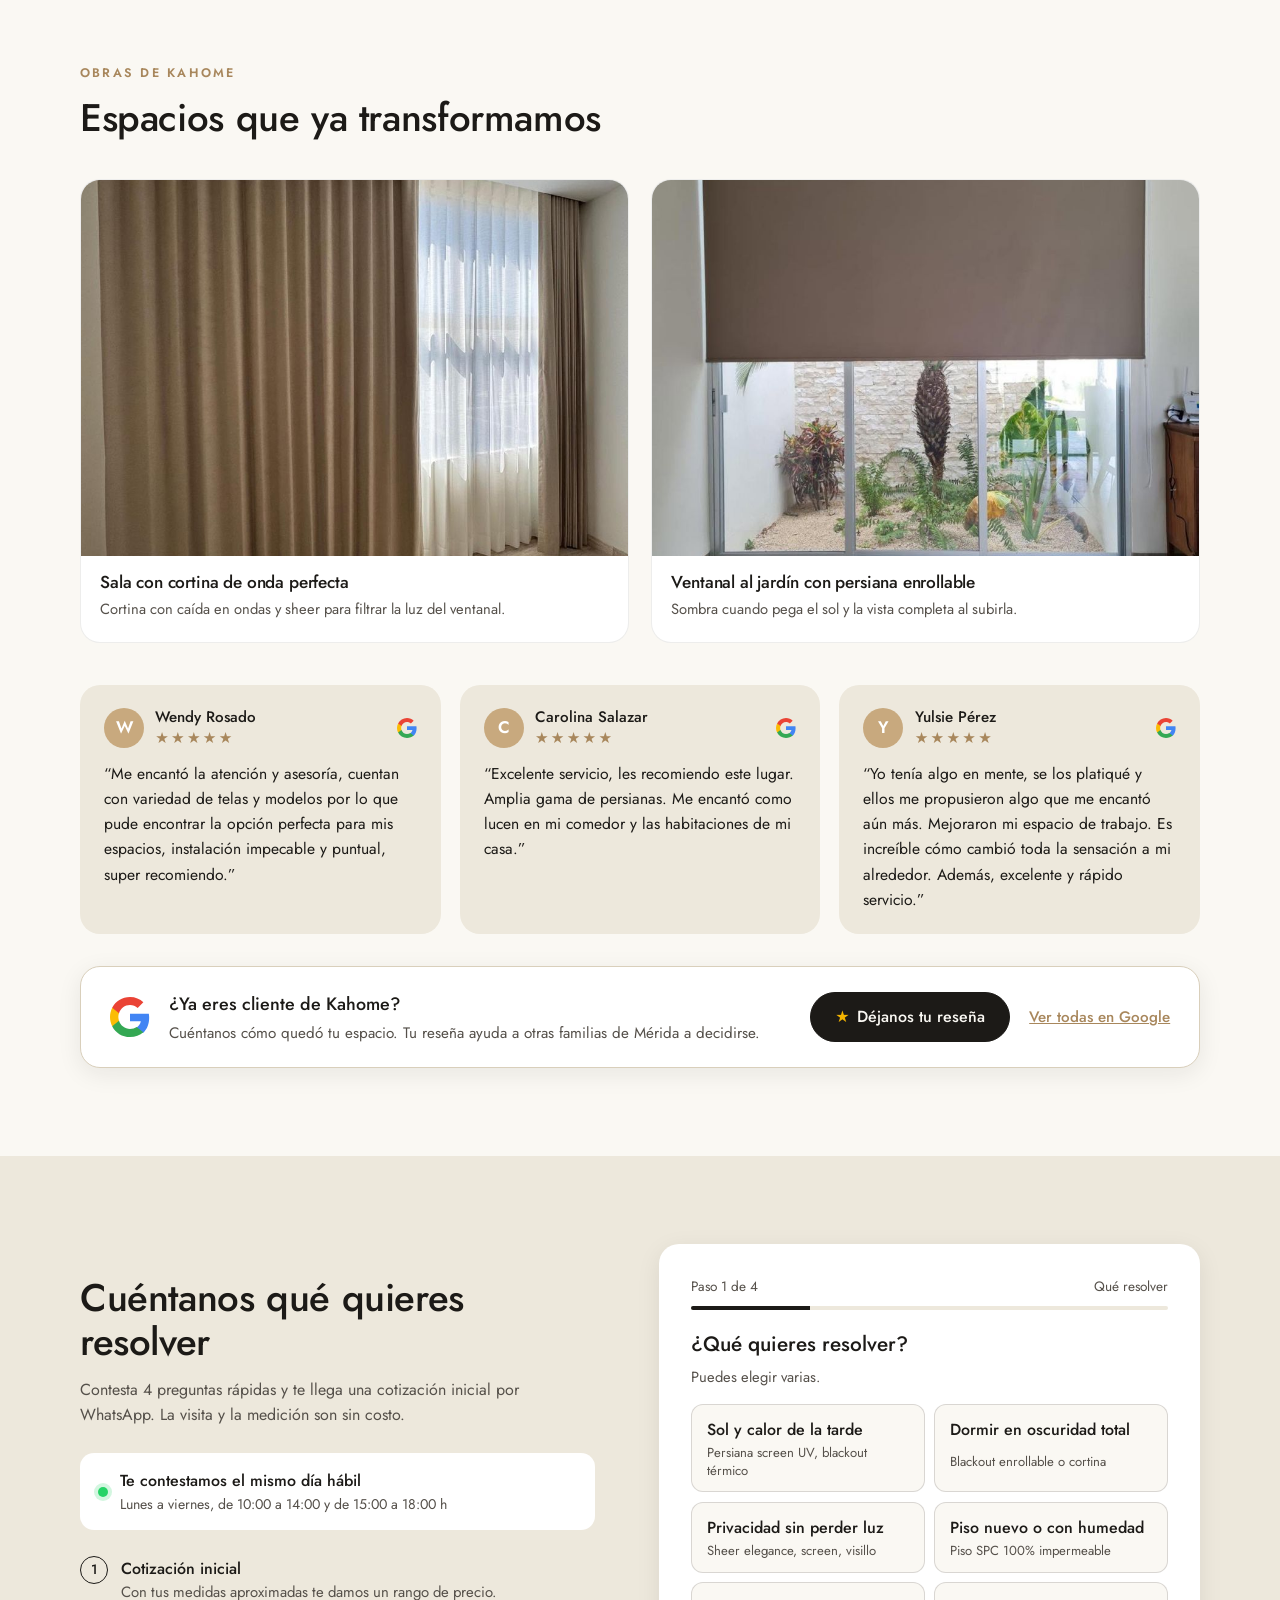
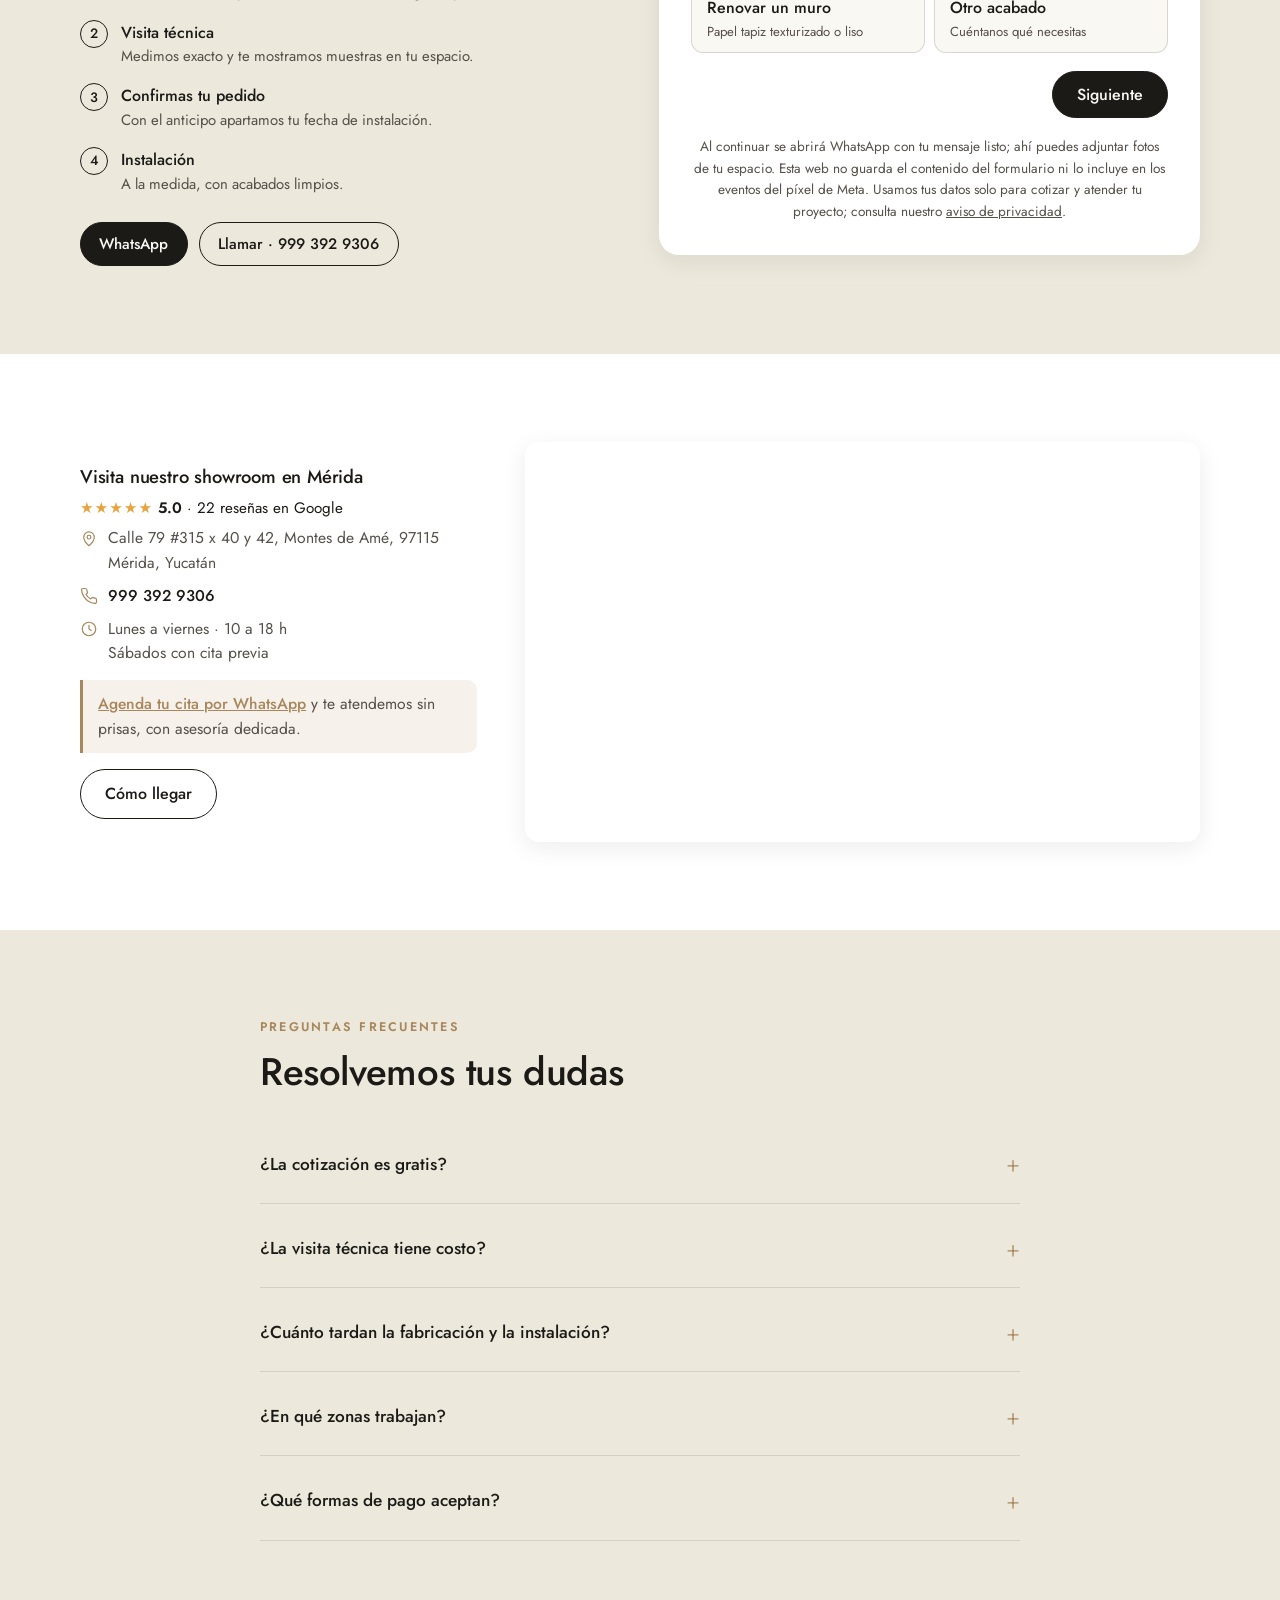
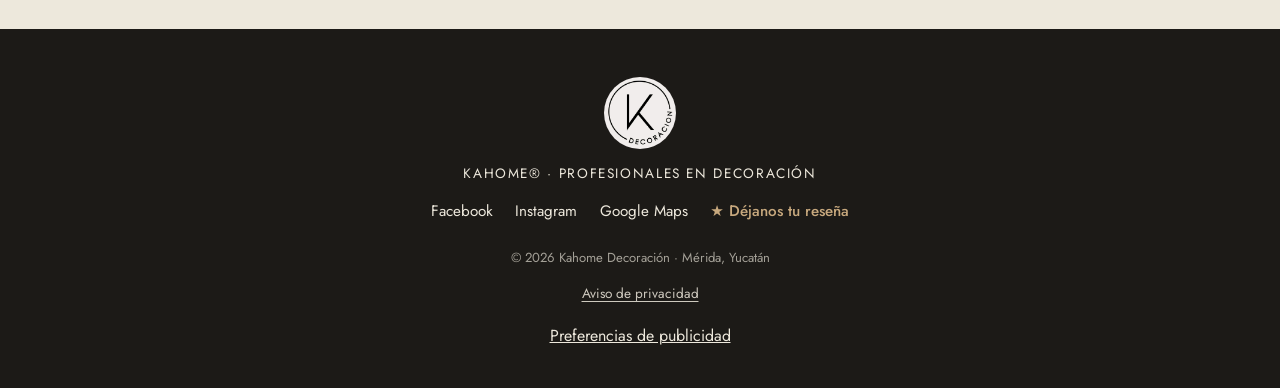
==== commit 7736ea2d: "feat(ubicación): sección propia del showroom con mapa, reseñas, teléfono e iconos - Ubicación separa" ====
--- a/index.html
+++ b/index.html
@@ -91,10 +91,10 @@
       "https://maps.app.goo.gl/dJadkimDuMhJVmNC7"
     ],
     "makesOffer": [
-      { "@type": "Offer", "itemOffered": { "@type": "Product", "name": "Cortinas tradicionales" } },
-      { "@type": "Offer", "itemOffered": { "@type": "Product", "name": "Persianas enrollables" } },
-      { "@type": "Offer", "itemOffered": { "@type": "Product", "name": "Papel tapiz" } },
-      { "@type": "Offer", "itemOffered": { "@type": "Product", "name": "Pisos SPC" } }
+      { "@type": "Offer", "itemOffered": { "@type": "Service", "name": "Cortinas tradicionales", "serviceType": "Cortinas tradicionales a la medida con asesoría e instalación" } },
+      { "@type": "Offer", "itemOffered": { "@type": "Service", "name": "Persianas enrollables", "serviceType": "Persianas enrollables a la medida con asesoría e instalación" } },
+      { "@type": "Offer", "itemOffered": { "@type": "Service", "name": "Papel tapiz", "serviceType": "Papel tapiz a la medida con asesoría e instalación" } },
+      { "@type": "Offer", "itemOffered": { "@type": "Service", "name": "Pisos SPC", "serviceType": "Pisos SPC a la medida con asesoría e instalación" } }
     ]
   }
   </script>
@@ -584,16 +584,26 @@
         </div>
         <p class="form-note">Al continuar se abrirá WhatsApp con tu mensaje listo; ahí puedes adjuntar fotos de tu espacio. Esta web no guarda el contenido del formulario ni lo incluye en los eventos del píxel de Meta. Usamos tus datos solo para cotizar y atender tu proyecto; consulta nuestro <a href="aviso-de-privacidad.html">aviso de privacidad</a>.</p>
       </form>
-
-      <div class="location reveal" id="ubicacion">
+    </div>
+  </section>
+
+  <!-- ============ UBICACIÓN ============ -->
+  <section class="section location-section" id="ubicacion" aria-label="Ubicación">
+    <div class="container">
+      <div class="location reveal">
         <div class="location-info">
-          <h3>Visítanos en Mérida</h3>
-          <p>Calle 79 #315 x 40 y 42, Montes de Amé, 97115 Mérida, Yucatán</p>
-          <p>Lunes a viernes · 10:00 a 14:00 y 15:00 a 18:00 h</p>
+          <h3>Visita nuestro showroom en Mérida</h3>
+          <!-- Actualizar a mano cuando cambien (calificación y número de reseñas en Google Maps) -->
+          <p class="location-rating"><a href="https://maps.app.goo.gl/dJadkimDuMhJVmNC7" target="_blank" rel="noopener"><span class="stars" aria-hidden="true">★★★★★</span> <strong>5.0</strong> · 22 reseñas en Google</a></p>
+          <ul class="location-details">
+            <li><svg viewBox="0 0 24 24" width="18" height="18" fill="none" stroke="currentColor" stroke-width="1.6" stroke-linecap="round" stroke-linejoin="round" aria-hidden="true"><path d="M12 21s-7-6.1-7-11.5a7 7 0 0 1 14 0C19 14.9 12 21 12 21z"/><circle cx="12" cy="9.5" r="2.5"/></svg><span><span class="sr-only">Dirección: </span>Calle 79 #315 x 40 y 42, Montes de Amé, 97115 Mérida, Yucatán</span></li>
+            <li><svg viewBox="0 0 24 24" width="18" height="18" fill="none" stroke="currentColor" stroke-width="1.6" stroke-linecap="round" stroke-linejoin="round" aria-hidden="true"><path d="M22 16.92v3a2 2 0 0 1-2.18 2 19.8 19.8 0 0 1-8.63-3.07 19.5 19.5 0 0 1-6-6A19.8 19.8 0 0 1 2.12 4.18 2 2 0 0 1 4.11 2h3a2 2 0 0 1 2 1.72c.13.96.36 1.9.7 2.81a2 2 0 0 1-.45 2.11L8.09 9.91a16 16 0 0 0 6 6l1.27-1.27a2 2 0 0 1 2.11-.45c.91.34 1.85.57 2.81.7A2 2 0 0 1 22 16.92z"/></svg><span><span class="sr-only">Teléfono: </span><a href="tel:+529993929306" class="location-phone">999 392 9306</a></span></li>
+            <li><svg viewBox="0 0 24 24" width="18" height="18" fill="none" stroke="currentColor" stroke-width="1.6" stroke-linecap="round" stroke-linejoin="round" aria-hidden="true"><circle cx="12" cy="12" r="9"/><path d="M12 7v5l3 2"/></svg><span><span class="sr-only">Horario: </span>Lunes a viernes · 10 a 18 h<br>Sábados con cita previa</span></li>
+          </ul>
           <p class="location-note"><a href="#" data-wa-link><strong>Agenda tu cita por WhatsApp</strong></a> y te atendemos sin prisas, con asesoría dedicada.</p>
           <a href="https://maps.app.goo.gl/dJadkimDuMhJVmNC7" target="_blank" rel="noopener" class="btn btn-ghost">Cómo llegar</a>
         </div>
-        <iframe class="map-embed" src="https://www.google.com/maps/embed?pb=!1m18!1m12!1m3!1d329.1668193054172!2d-89.62219225387972!3d21.028786794710097!2m3!1f0!2f0!3f0!3m2!1i1024!2i768!4f13.1!3m3!1m2!1s0x8f567751837460ef%3A0xcca34b459b90dc6f!2sKahome%20Decoraci%C3%B3n!5e0!3m2!1ses-419!2smx!4v1783754987020!5m2!1ses-419!2smx" allowfullscreen="" loading="lazy" referrerpolicy="strict-origin-when-cross-origin" title="Ubicación de Kahome Decoración en Google Maps"></iframe>
+        <iframe class="map-embed" src="https://www.google.com/maps/embed?pb=!1m18!1m12!1m3!1d7000!2d-89.62219225387972!3d21.028786794710097!2m3!1f0!2f0!3f0!3m2!1i1024!2i768!4f13.1!3m3!1m2!1s0x8f567751837460ef%3A0xcca34b459b90dc6f!2sKahome%20Decoraci%C3%B3n!5e0!3m2!1ses-419!2smx!4v1783754987020!5m2!1ses-419!2smx" allowfullscreen="" loading="lazy" referrerpolicy="strict-origin-when-cross-origin" title="Ubicación de Kahome Decoración en Google Maps"></iframe>
       </div>
     </div>
   </section>
--- a/styles.css
+++ b/styles.css
@@ -779,11 +779,12 @@
 
 .map-embed {
   width: 100%;
-  height: 260px;
+  height: 320px;
   border: 0;
   border-radius: var(--radius);
   box-shadow: var(--shadow);
 }
+@media (min-width: 960px) { .map-embed { height: 400px; } }
 
 .contact-form {
   background: var(--white);
--- a/v2.css
+++ b/v2.css
@@ -351,3 +351,24 @@
 .form-note a { color: inherit; text-decoration: underline; }
 .footer-privacy { color: rgba(237, 232, 220, 0.85); font-size: 0.85rem; text-decoration: underline; text-underline-offset: 3px; }
 .footer-privacy:hover { color: var(--sand); }
+.location-rating { margin-bottom: 0.4rem; }
+.location-rating a { color: var(--ink); text-decoration: none; font-size: 0.95rem; }
+.location-rating a:hover { text-decoration: underline; text-underline-offset: 3px; }
+.location-rating .stars { color: #e7a33e; letter-spacing: 1px; }
+.location-rating strong { font-weight: 600; }
+/* Ubicación: sección propia, separada del cotizador (crema → blanco → crema) */
+.location-section { background: var(--white); }
+.faq { background: var(--cream); }
+.location-phone { color: var(--ink); font-weight: 500; text-decoration: none; }
+.location-phone:hover { text-decoration: underline; text-underline-offset: 3px; }
+/* Datos del showroom con iconos de línea (alineados a la primera línea del texto) */
+.location-details { list-style: none; display: grid; gap: 0.55rem; margin-top: 0.2rem; }
+.location-details li {
+  display: grid;
+  grid-template-columns: 18px 1fr;
+  gap: 0.65rem;
+  color: var(--ink-soft);
+  font-size: 0.98rem;
+  line-height: 1.55;
+}
+.location-details svg { color: var(--sand-dark); margin-top: 0.2em; }
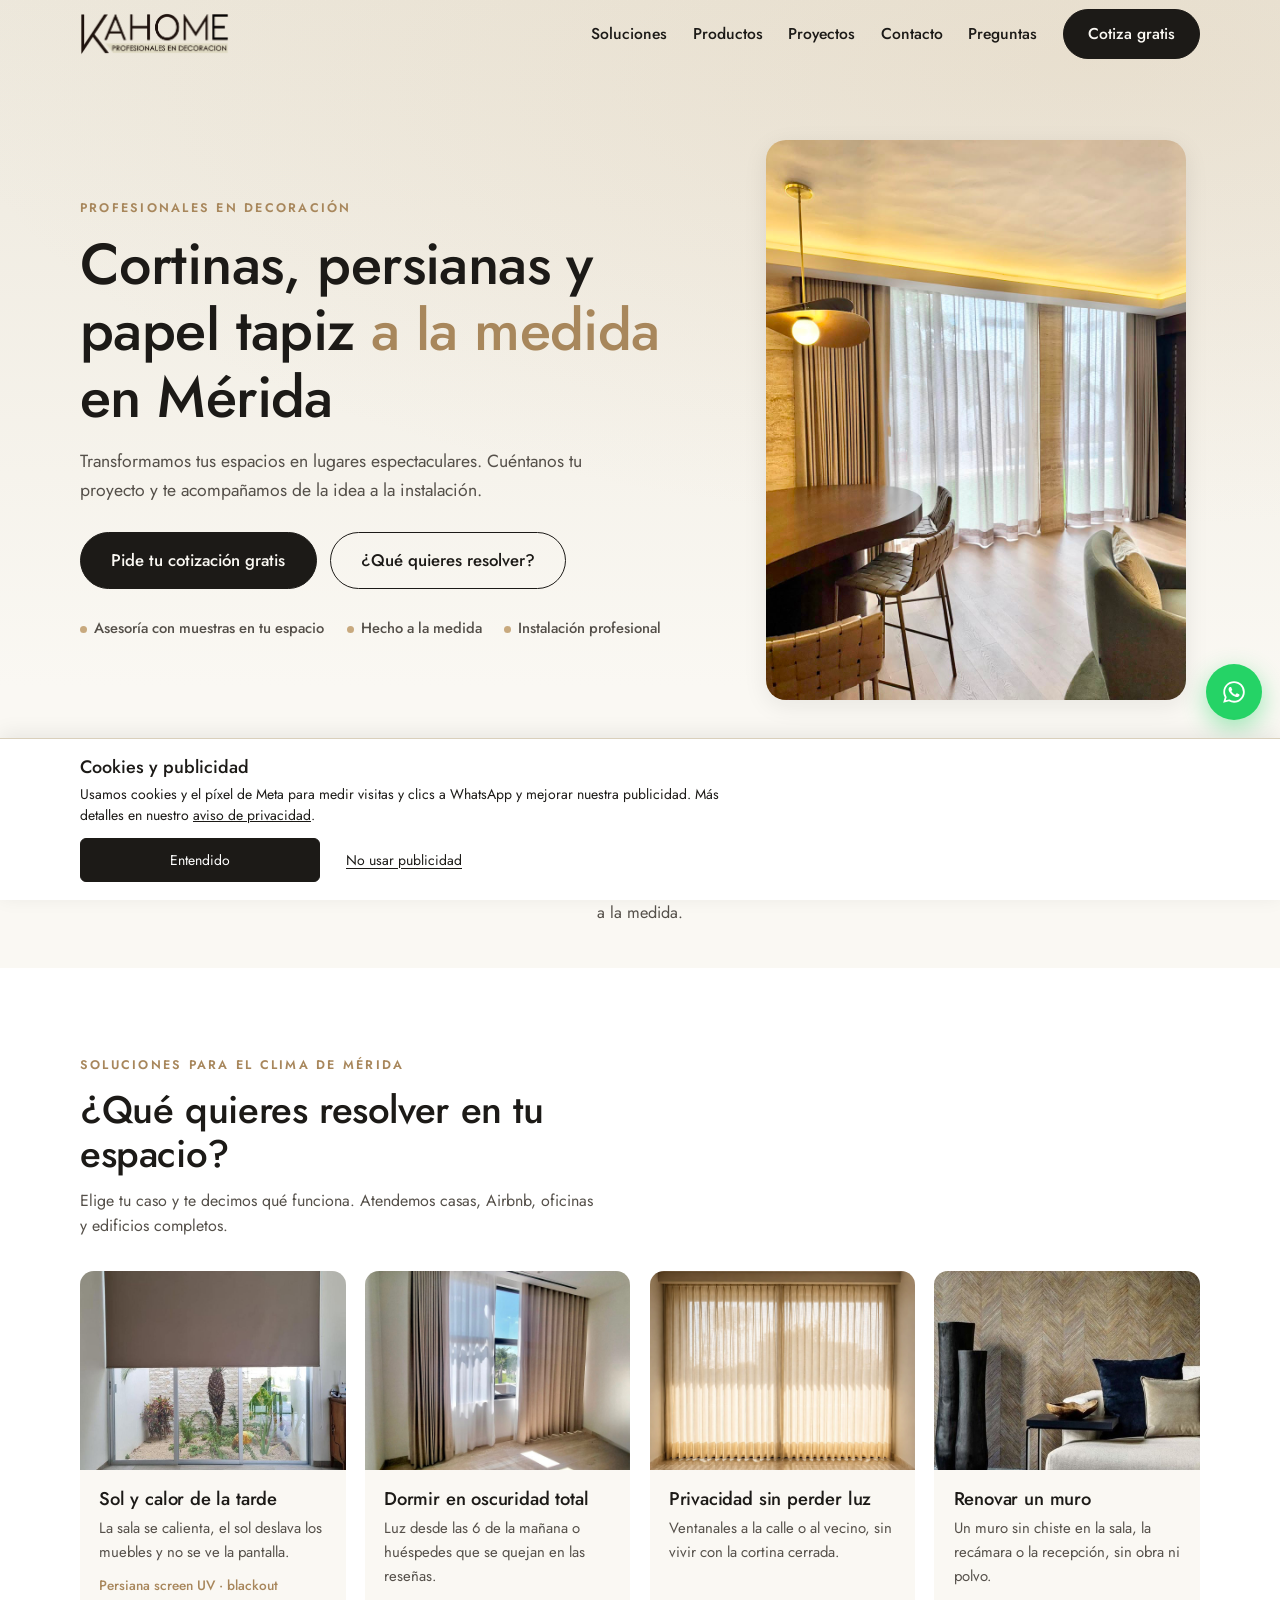
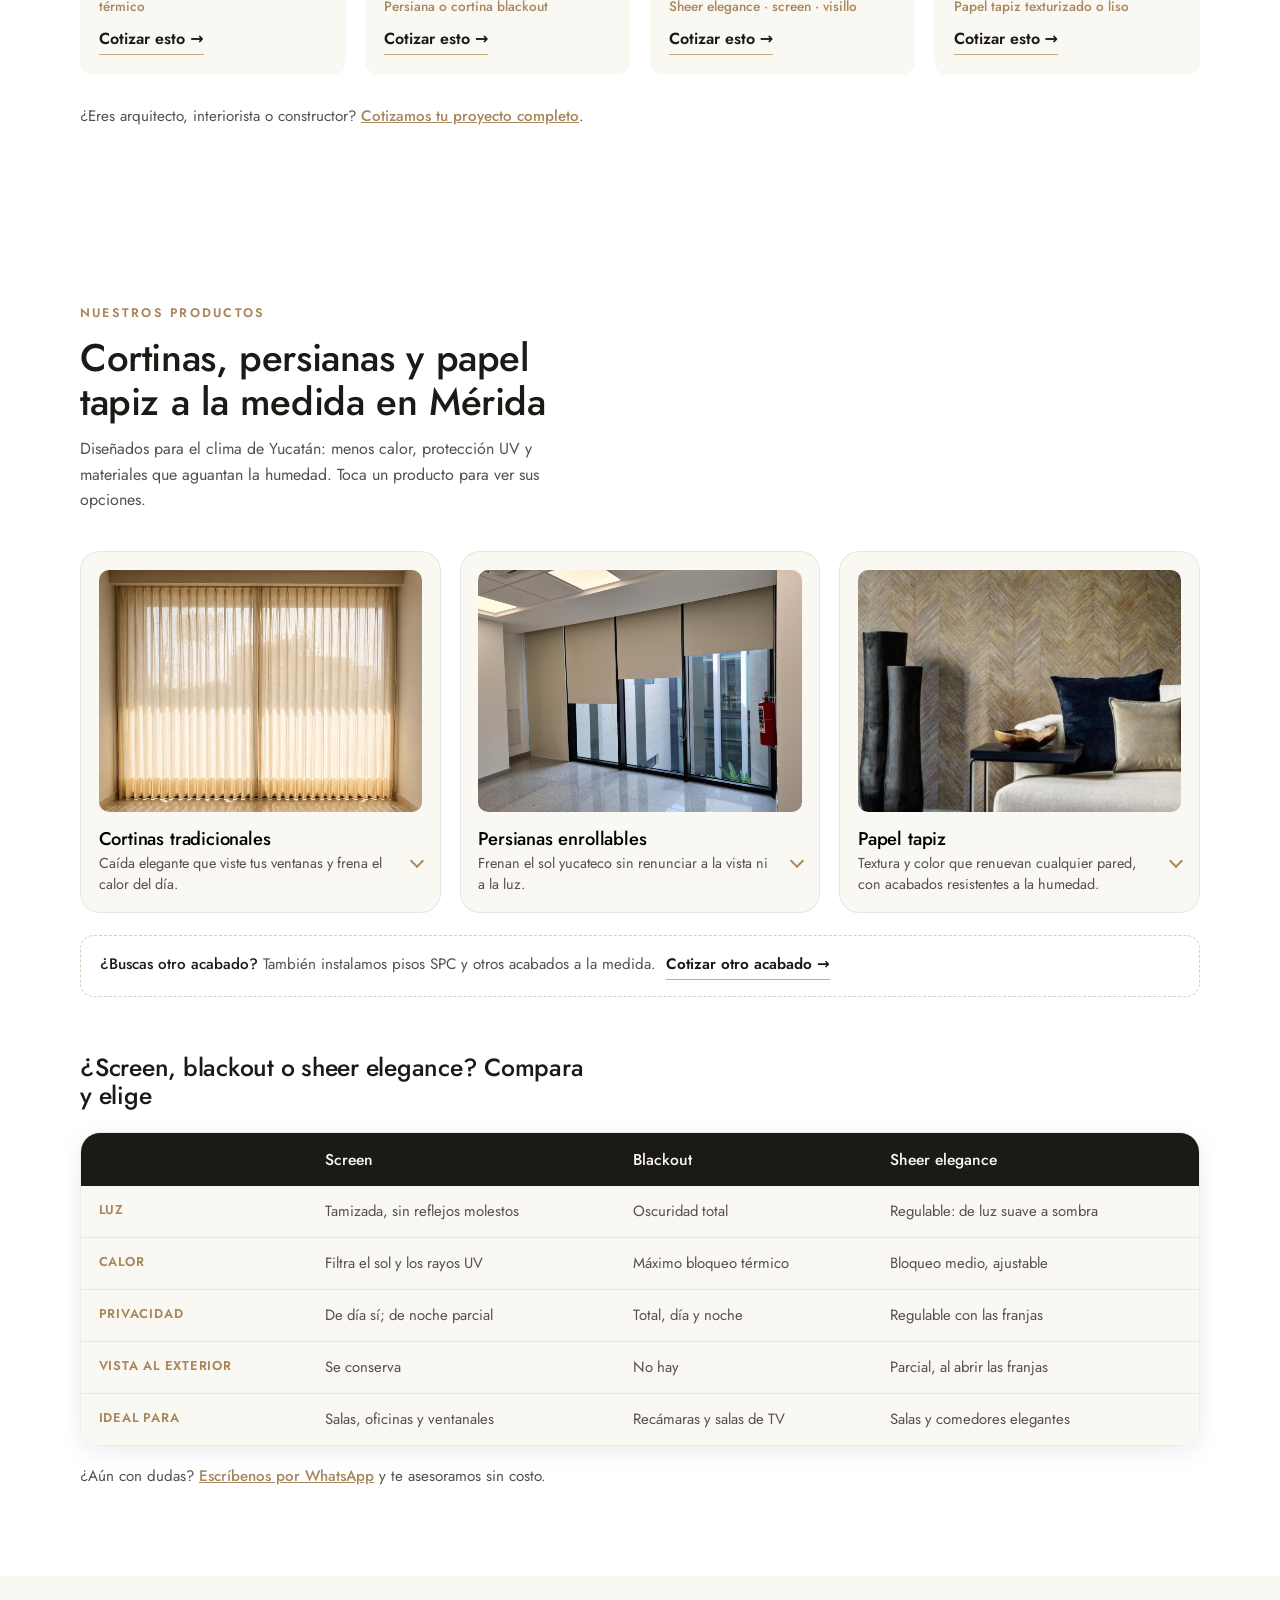
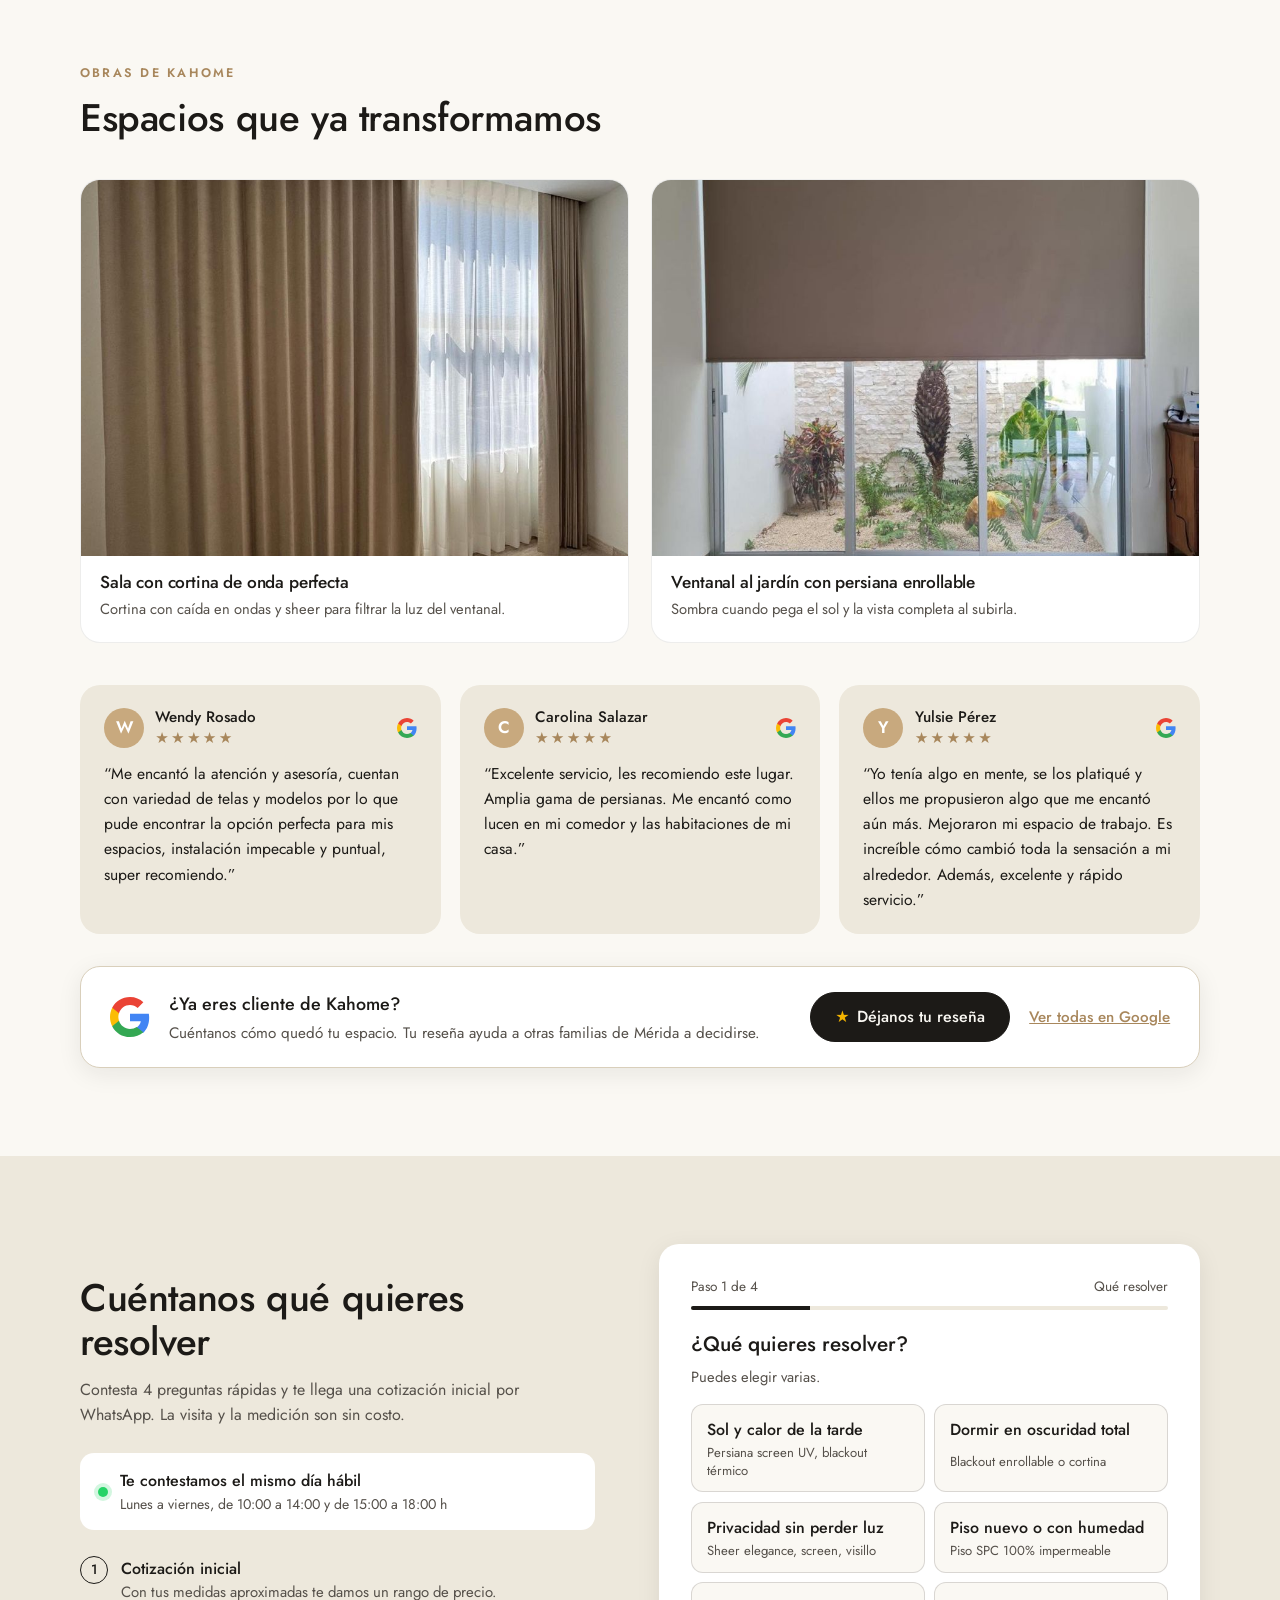
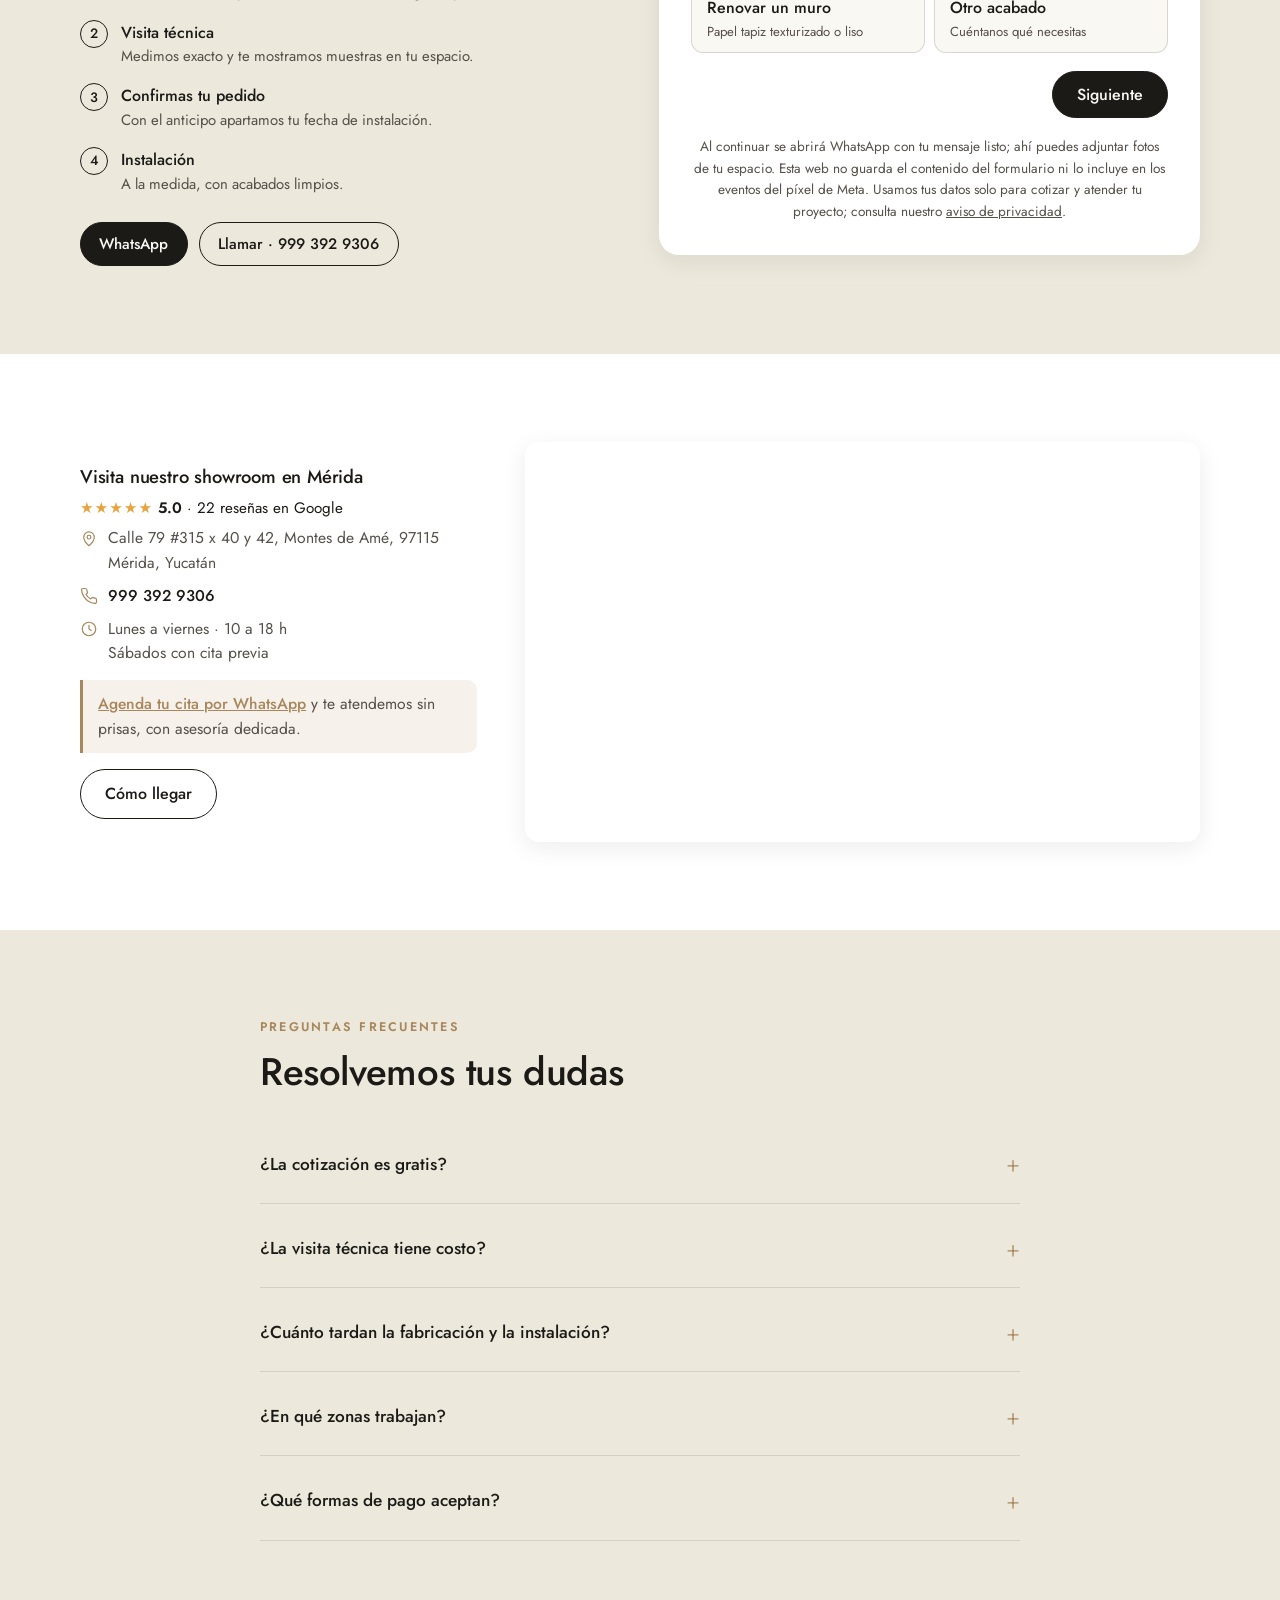
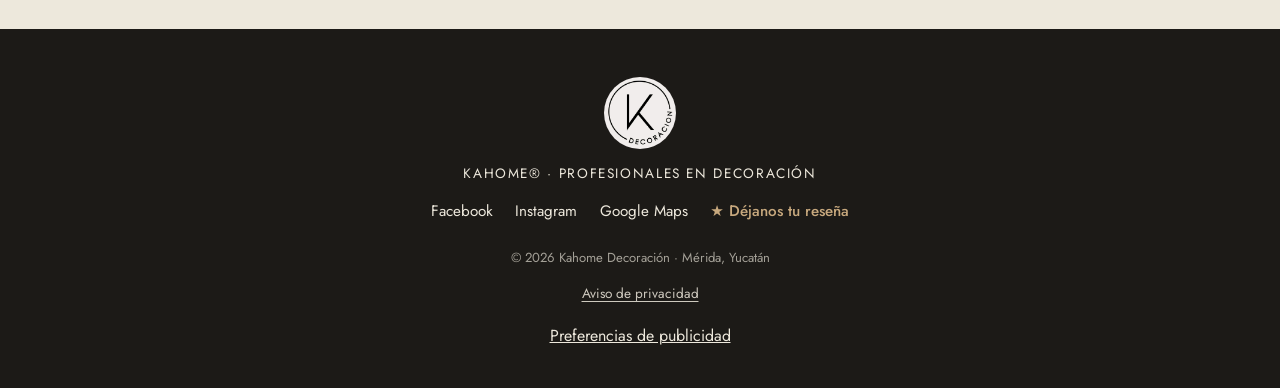
==== commit faa8870a: "fix(zona): toda Mérida en el texto, los datos para Google y las colonias sugeridas; sitemap con fech" ====
--- a/index.html
+++ b/index.html
@@ -61,12 +61,7 @@
       "longitude": -89.6222446
     },
     "areaServed": [
-      { "@type": "City", "name": "Mérida" },
-      { "@type": "Place", "name": "Temozón Norte" },
-      { "@type": "Place", "name": "Cholul" },
-      { "@type": "Place", "name": "Conkal" },
-      { "@type": "City", "name": "Progreso" },
-      { "@type": "Place", "name": "Chicxulub Puerto" }
+      { "@type": "City", "name": "Mérida" }
     ],
     "hasMap": "https://maps.app.goo.gl/dJadkimDuMhJVmNC7",
     "telephone": "+52 999 392 9306",
@@ -159,7 +154,7 @@
   <!-- Resumen indexable para buscadores -->
   <section class="intro" aria-label="Acerca de Kahome">
     <div class="container">
-      <p class="intro-text reveal"><strong>Kahome Decoración</strong> es una empresa de Mérida, Yucatán, especializada en <strong>cortinas tradicionales, persianas enrollables y papel tapiz a la medida</strong>. Te asesoramos, medimos e instalamos en casas y negocios del norte de Mérida, Temozón, Cholul, Conkal, Progreso y Chicxulub. También instalamos pisos SPC y otros acabados a la medida.</p>
+      <p class="intro-text reveal"><strong>Kahome Decoración</strong> es una empresa de Mérida, Yucatán, especializada en <strong>cortinas tradicionales, persianas enrollables y papel tapiz a la medida</strong>. Te asesoramos, medimos e instalamos en casas y negocios de toda Mérida. También instalamos pisos SPC y otros acabados a la medida.</p>
     </div>
   </section>
 
@@ -553,12 +548,13 @@
           </div>
           <div class="field">
             <label for="qColonia">Colonia o fraccionamiento <span class="legend-hint">(para agendar la visita)</span></label>
-            <input type="text" id="qColonia" list="qColonias" placeholder="Ej. Temozón Norte, Cholul, Montebello…" autocomplete="off">
-            <!-- Zonas donde trabaja Kahome (CLAUDE.md de KahomeMX); ajustar con las colonias de donde más escriben -->
+            <input type="text" id="qColonia" list="qColonias" placeholder="Ej. Montebello, García Ginerés, Las Américas…" autocomplete="off">
+            <!-- Kahome trabaja en toda Mérida (decisión del 23 nov 2026); solo sugerencias, se puede escribir cualquier colonia -->
             <datalist id="qColonias">
-              <option value="Temozón Norte"><option value="Cholul"><option value="Conkal"><option value="Montebello">
-              <option value="Altabrisa"><option value="Francisco de Montejo"><option value="Santa Gertrudis Copó"><option value="Dzityá">
-              <option value="Sodzil Norte"><option value="San Ramón Norte"><option value="Chicxulub Puerto"><option value="Progreso">
+              <option value="Temozón Norte"><option value="Cholul"><option value="Montebello"><option value="Altabrisa">
+              <option value="Francisco de Montejo"><option value="Santa Gertrudis Copó"><option value="Dzityá"><option value="Sodzil Norte">
+              <option value="San Ramón Norte"><option value="García Ginerés"><option value="Centro"><option value="Las Américas">
+              <option value="Ciudad Caucel"><option value="Montes de Amé"><option value="Pensiones"><option value="Gran Santa Fe">
                           </datalist>
           </div>
           <div class="field">
@@ -628,7 +624,7 @@
       </details>
       <details class="faq-item reveal">
         <summary>¿En qué zonas trabajan?</summary>
-        <p>Atendemos el norte de Mérida, Temozón, Cholul, Conkal, Progreso y Chicxulub. Si estás en otra zona de Mérida o Yucatán, escríbenos y lo revisamos.</p>
+        <p>Atendemos toda Mérida. Si estás fuera de la ciudad, escríbenos y lo revisamos.</p>
       </details>
       <details class="faq-item reveal">
         <summary>¿Qué formas de pago aceptan?</summary>
@@ -672,6 +668,7 @@
   </div>
 </section>
 <script src="tracking.js"></script>
+<script src="origen.js"></script>
 <script src="script2.js"></script>
 </body>
 </html>
